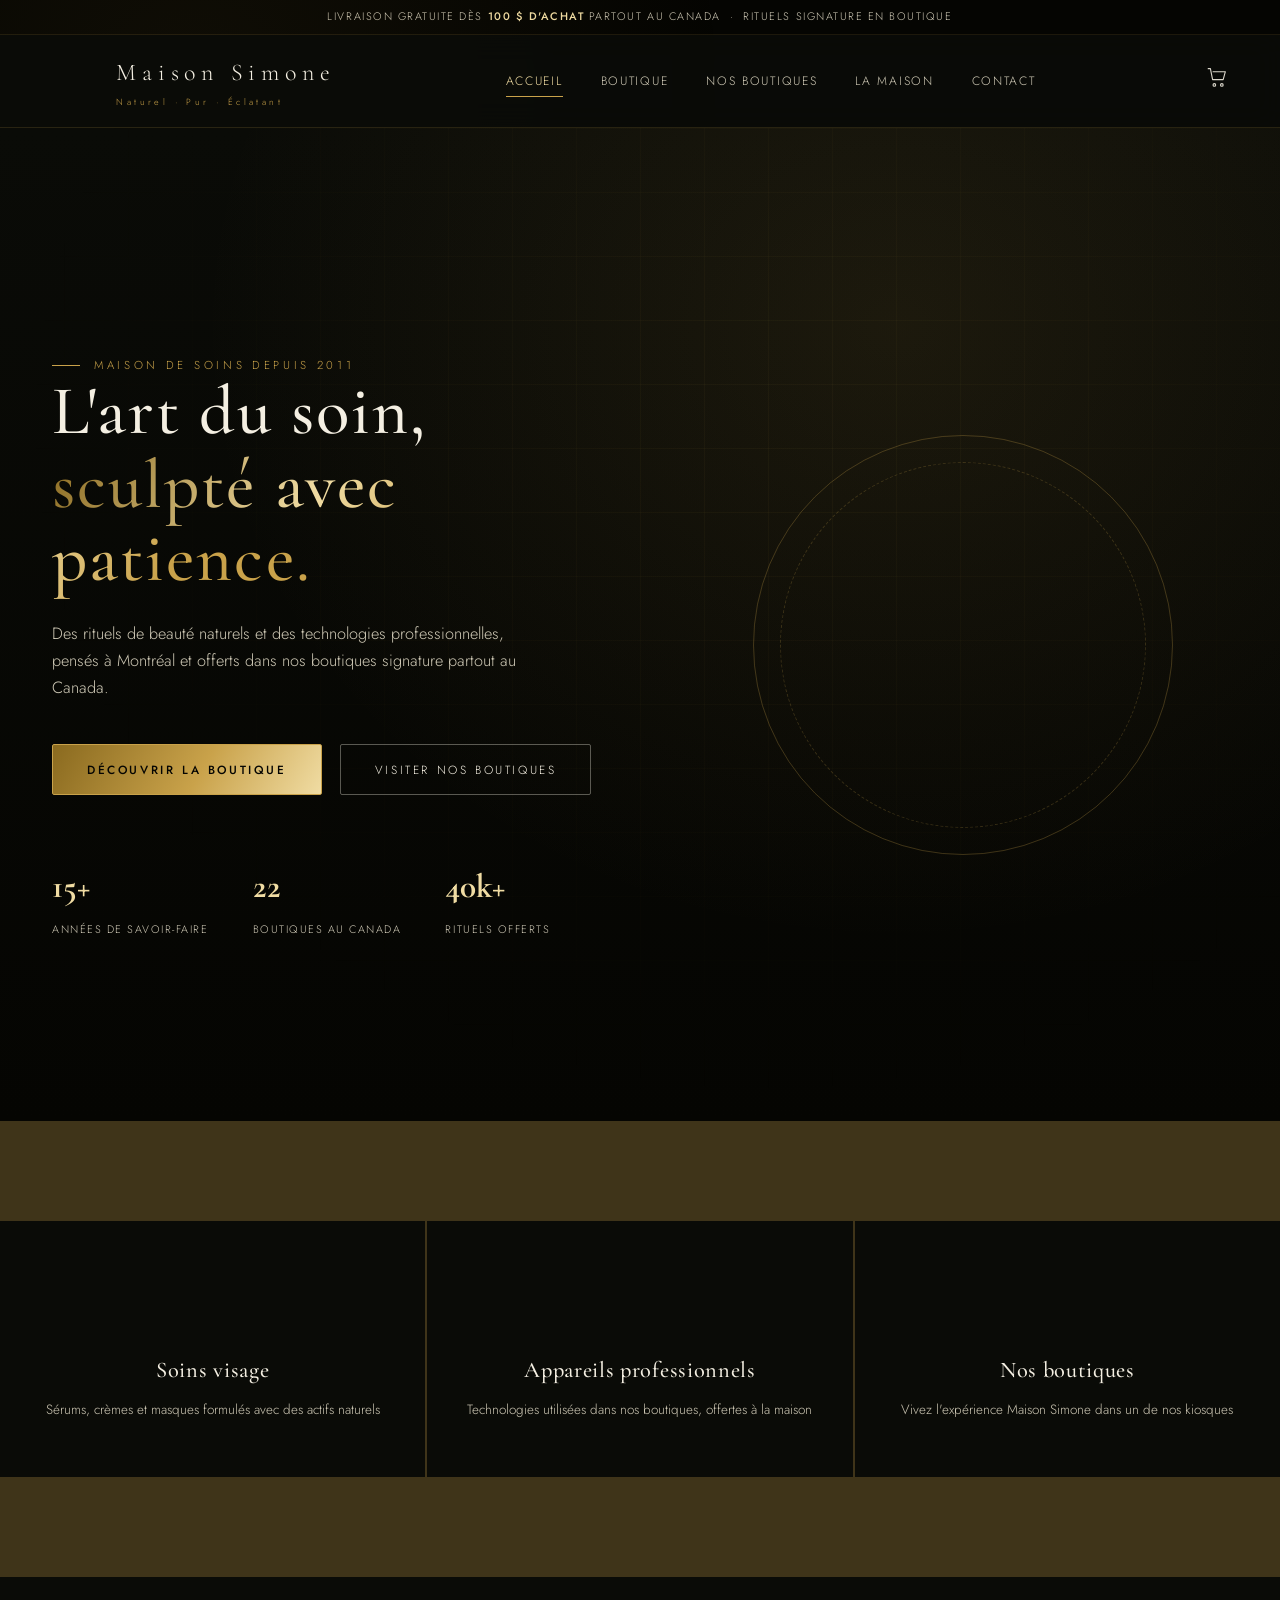
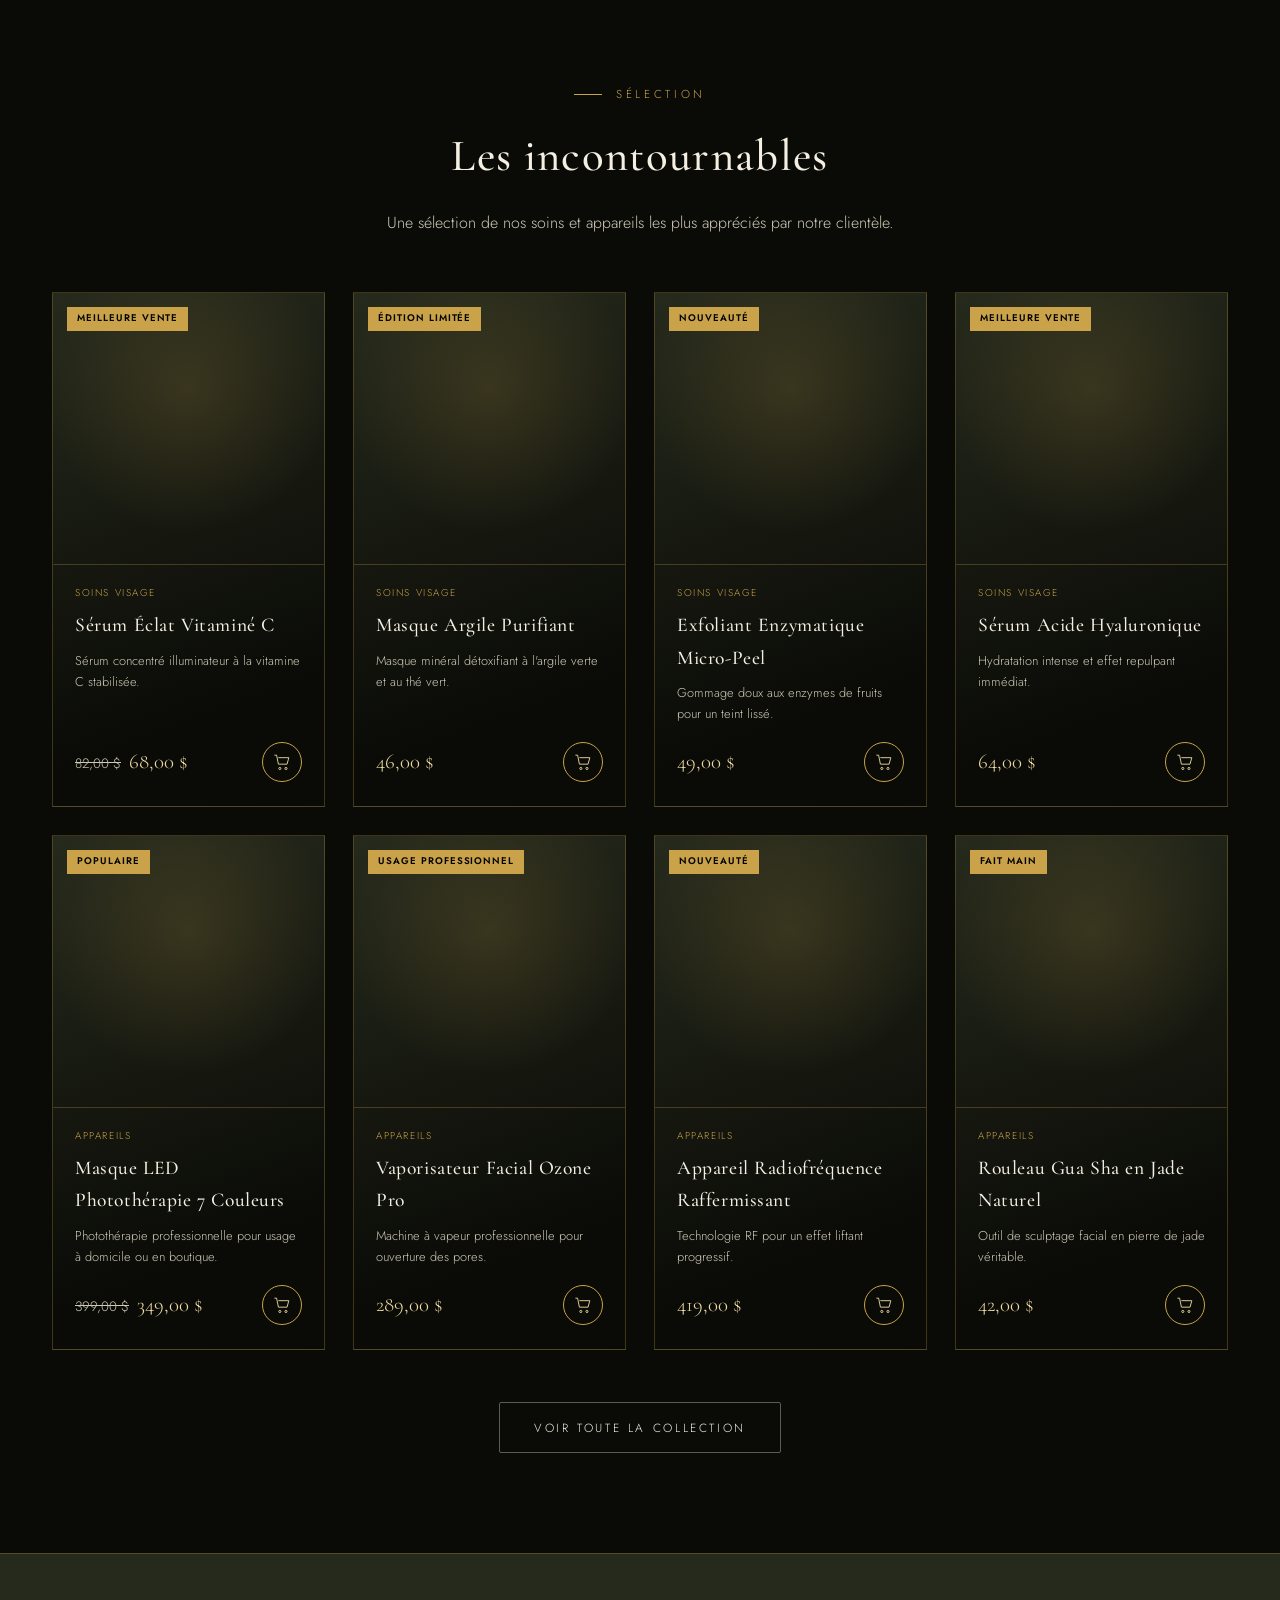
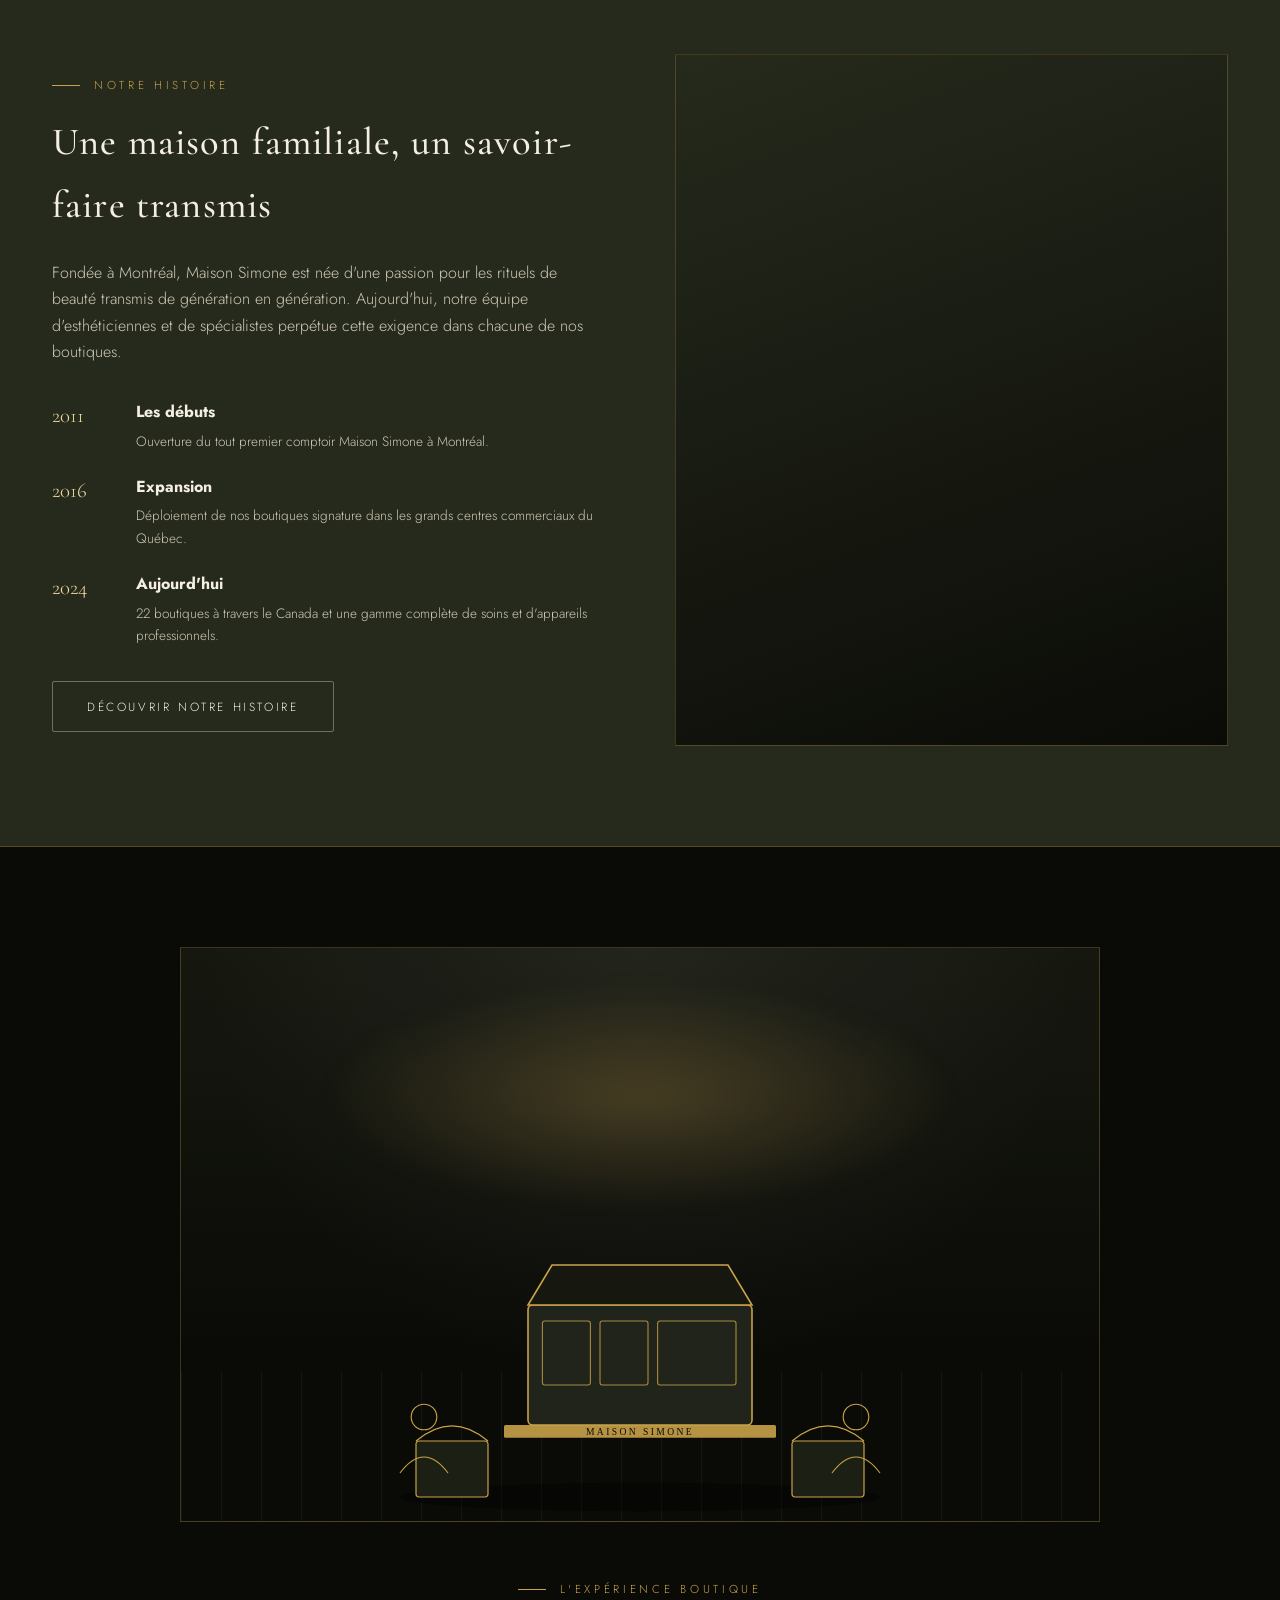
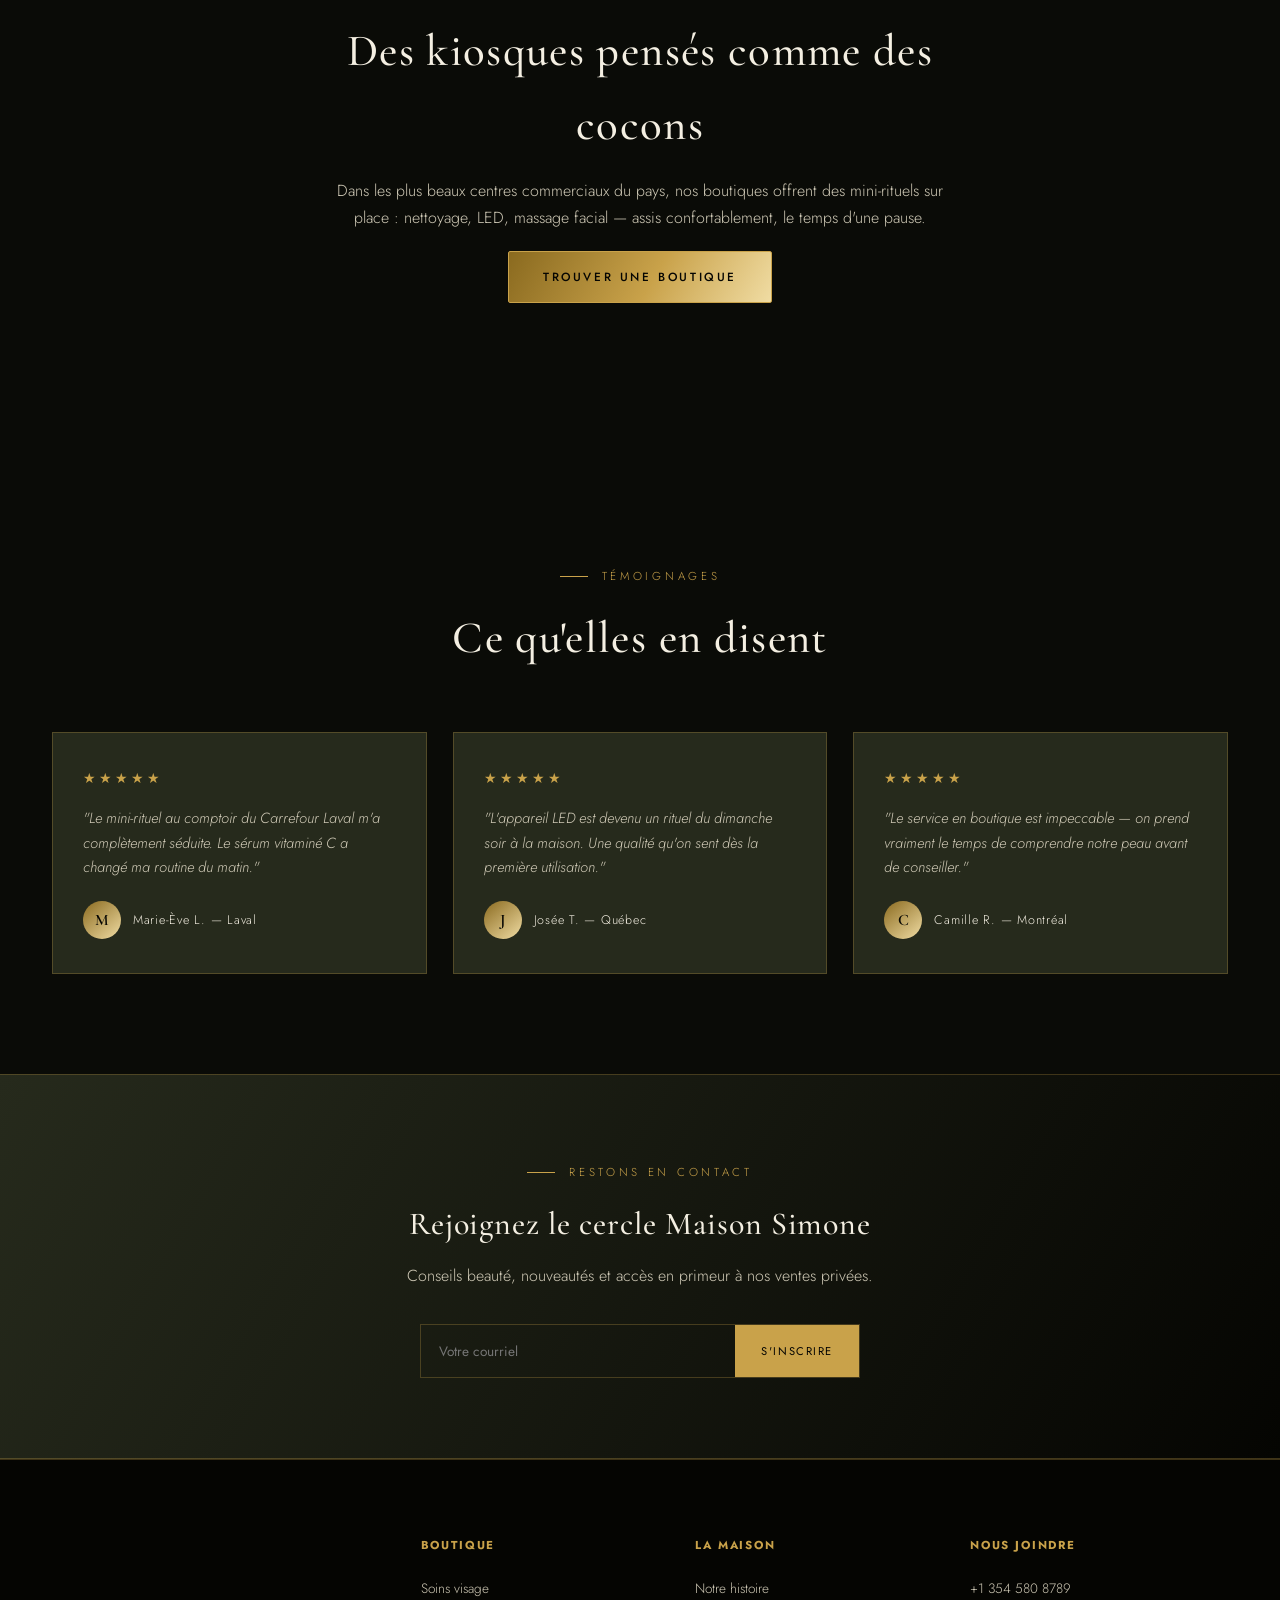
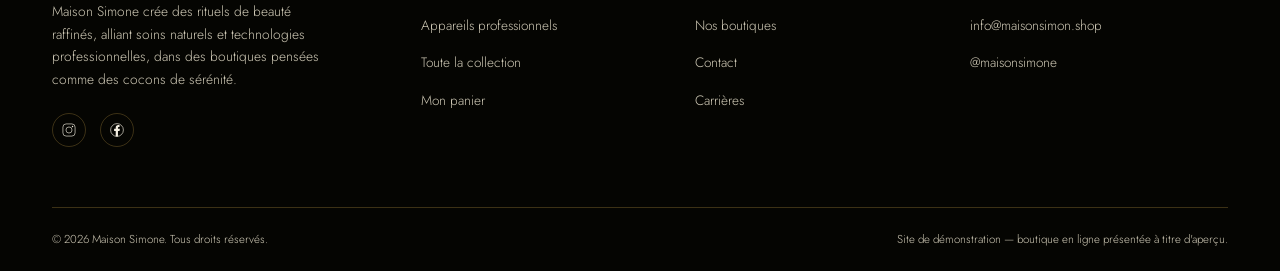
==== index.html @ 9e78c606 "Site vitrine Maison Simone — boutique spa (démo statique)" ====
<!DOCTYPE html>
<html lang="fr-CA">
<head>
<meta charset="UTF-8">
<meta name="viewport" content="width=device-width, initial-scale=1.0">
<title>Maison Simone — Rituels de soins naturels &amp; boutiques signature</title>
<meta name="description" content="Maison Simone — soins du visage naturels et appareils professionnels, dans des boutiques pensées comme des cocons de sérénité, partout au Canada.">
<link rel="icon" href="data:image/svg+xml,<svg xmlns=%22http://www.w3.org/2000/svg%22 viewBox=%220 0 100 100%22><rect width=%22100%22 height=%22100%22 fill=%22%230a0b07%22/><text x=%2250%22 y=%2266%22 font-size=%2255%22 text-anchor=%22middle%22 fill=%22%23c9a24a%22 font-family=%22Georgia,serif%22>M</text></svg>">
<link rel="stylesheet" href="css/style.css">
</head>
<body>

<div class="topbar">Livraison gratuite dès <b>100&nbsp;$ d'achat</b> partout au Canada &nbsp;·&nbsp; Rituels signature en boutique</div>
<header class="site-header">
  <div class="navwrap">
    <a href="index.html" class="logo-mark">
      <svg viewBox="0 0 120 100"><use href="#logo-mark"/></svg>
      <span class="logo-word">Maison Simone<small>Naturel · Pur · Éclatant</small></span>
    </a>
    <nav class="main-nav">
      <a href="index.html" data-nav="index.html" class="active">Accueil</a>
      <a href="produits.html" data-nav="produits.html">Boutique</a>
      <a href="boutiques.html" data-nav="boutiques.html">Nos boutiques</a>
      <a href="a-propos.html" data-nav="a-propos.html">La Maison</a>
      <a href="contact.html" data-nav="contact.html">Contact</a>
    </nav>
    <div class="nav-actions">
      <a href="panier.html" class="icon-btn" aria-label="Panier">
        <svg style="width:22px;height:22px"><use href="#i-cart"/></svg>
        <span class="cart-count" data-cart-count style="display:none">0</span>
      </a>
      <button class="burger" aria-label="Menu"><span></span><span></span><span></span></button>
    </div>
  </div>
</header>
<div class="scrim"></div>
<nav class="mobile-nav">
  <button class="close-x">&times;</button>
  <a href="index.html">Accueil</a>
  <a href="produits.html">Boutique</a>
  <a href="boutiques.html">Nos boutiques</a>
  <a href="a-propos.html">La Maison</a>
  <a href="contact.html">Contact</a>
</nav>

<section class="hero">
  <div class="hero-inner">
    <div>
      <span class="eyebrow">Maison de soins depuis 2011</span>
      <h1>L'art du soin,<br><span class="gold-text">sculpté avec patience.</span></h1>
      <p class="lead">Des rituels de beauté naturels et des technologies professionnelles, pensés à Montréal et offerts dans nos boutiques signature partout au Canada.</p>
      <div class="hero-cta">
        <a href="produits.html" class="btn solid"><span>Découvrir la boutique</span></a>
        <a href="boutiques.html" class="btn ghost"><span>Visiter nos boutiques</span></a>
      </div>
      <div class="hero-stats">
        <div><b>15+</b><span>Années de savoir-faire</span></div>
        <div><b>22</b><span>Boutiques au Canada</span></div>
        <div><b>40k+</b><span>Rituels offerts</span></div>
      </div>
    </div>
    <div class="hero-art">
      <div class="hero-ring">
        <svg viewBox="0 0 120 100"><use href="#logo-mark"/></svg>
      </div>
    </div>
  </div>
</section>

<section class="cat-strip">
  <a href="produits.html?cat=soins" class="cat-card reveal">
    <svg><use href="#i-jar"/></svg>
    <h3 class="serif">Soins visage</h3>
    <p>Sérums, crèmes et masques formulés avec des actifs naturels</p>
  </a>
  <a href="produits.html?cat=appareils" class="cat-card reveal">
    <svg><use href="#i-led"/></svg>
    <h3 class="serif">Appareils professionnels</h3>
    <p>Technologies utilisées dans nos boutiques, offertes à la maison</p>
  </a>
  <a href="boutiques.html" class="cat-card reveal">
    <svg><use href="#i-pin"/></svg>
    <h3 class="serif">Nos boutiques</h3>
    <p>Vivez l'expérience Maison Simone dans un de nos kiosques</p>
  </a>
</section>

<section>
  <div class="container">
    <div class="section-head reveal">
      <span class="eyebrow" style="justify-content:center">Sélection</span>
      <h2>Les incontournables</h2>
      <p>Une sélection de nos soins et appareils les plus appréciés par notre clientèle.</p>
    </div>
    <div class="product-grid" data-featured></div>
    <div style="text-align:center;margin-top:52px">
      <a href="produits.html" class="btn ghost"><span>Voir toute la collection</span></a>
    </div>
  </div>
</section>

<section style="background:var(--olive);border-top:1px solid var(--line);border-bottom:1px solid var(--line)">
  <div class="container">
    <div class="split">
      <div class="reveal">
        <span class="eyebrow">Notre histoire</span>
        <h2 style="margin-top:16px;font-size:2.4rem">Une maison familiale, un savoir-faire transmis</h2>
        <p style="color:var(--cream-dim);margin-top:22px">Fondée à Montréal, Maison Simone est née d'une passion pour les rituels de beauté transmis de génération en génération. Aujourd'hui, notre équipe d'esthéticiennes et de spécialistes perpétue cette exigence dans chacune de nos boutiques.</p>
        <div class="timeline">
          <div class="tl-item"><span class="tl-year">2011</span><div class="tl-text"><b>Les débuts</b><p>Ouverture du tout premier comptoir Maison Simone à Montréal.</p></div></div>
          <div class="tl-item"><span class="tl-year">2016</span><div class="tl-text"><b>Expansion</b><p>Déploiement de nos boutiques signature dans les grands centres commerciaux du Québec.</p></div></div>
          <div class="tl-item"><span class="tl-year">2024</span><div class="tl-text"><b>Aujourd'hui</b><p>22 boutiques à travers le Canada et une gamme complète de soins et d'appareils professionnels.</p></div></div>
        </div>
        <a href="a-propos.html" class="btn ghost" style="margin-top:34px"><span>Découvrir notre histoire</span></a>
      </div>
      <div class="split-art reveal">
        <svg viewBox="0 0 120 100" style="width:70%"><use href="#logo-mark"/></svg>
      </div>
    </div>
  </div>
</section>

<section>
  <div class="container">
    <div class="kiosk-scene reveal">
      <div class="kiosk-glow"></div>
      <div class="kiosk-floor"></div>
      <svg viewBox="0 0 800 460" style="position:relative;width:78%;max-width:640px;z-index:2" xmlns="http://www.w3.org/2000/svg">
        <ellipse cx="400" cy="430" rx="300" ry="18" fill="rgba(0,0,0,.4)"/>
        <rect x="120" y="360" width="90" height="70" rx="4" fill="#1c1f14" stroke="#c9a24a" stroke-width="1.5"/>
        <path d="M120 360 q45-38 90 0" fill="none" stroke="#c9a24a" stroke-width="1.5"/>
        <rect x="590" y="360" width="90" height="70" rx="4" fill="#1c1f14" stroke="#c9a24a" stroke-width="1.5"/>
        <path d="M590 360 q45-38 90 0" fill="none" stroke="#c9a24a" stroke-width="1.5"/>
        <rect x="260" y="190" width="280" height="150" rx="6" fill="#20241a" stroke="#c9a24a" stroke-width="2"/>
        <rect x="278" y="210" width="60" height="80" rx="3" fill="none" stroke="#c9a24a" stroke-width="1.4" opacity=".8"/>
        <rect x="350" y="210" width="60" height="80" rx="3" fill="none" stroke="#c9a24a" stroke-width="1.4" opacity=".8"/>
        <rect x="422" y="210" width="98" height="80" rx="3" fill="none" stroke="#c9a24a" stroke-width="1.4" opacity=".8"/>
        <rect x="230" y="340" width="340" height="16" rx="2" fill="#c9a24a" opacity=".9"/>
        <text x="400" y="352" text-anchor="middle" font-family="Georgia,serif" font-size="12" letter-spacing="3" fill="#0a0b07">MAISON SIMONE</text>
        <path d="M260 190 l30-50 h220 l30 50z" fill="#16180f" stroke="#c9a24a" stroke-width="2"/>
        <circle cx="130" cy="330" r="16" fill="none" stroke="#c9a24a" stroke-width="1.4"/>
        <path d="M100 400 q30-40 60 0" fill="none" stroke="#c9a24a" stroke-width="1.4"/>
        <circle cx="670" cy="330" r="16" fill="none" stroke="#c9a24a" stroke-width="1.4"/>
        <path d="M640 400 q30-40 60 0" fill="none" stroke="#c9a24a" stroke-width="1.4"/>
      </svg>
    </div>
    <div class="section-head reveal" style="margin-top:50px">
      <span class="eyebrow" style="justify-content:center">L'expérience boutique</span>
      <h2>Des kiosques pensés comme des cocons</h2>
      <p>Dans les plus beaux centres commerciaux du pays, nos boutiques offrent des mini-rituels sur place : nettoyage, LED, massage facial — assis confortablement, le temps d'une pause.</p>
      <a href="boutiques.html" class="btn solid" style="margin-top:20px"><span>Trouver une boutique</span></a>
    </div>
  </div>
</section>

<section>
  <div class="container">
    <div class="section-head reveal">
      <span class="eyebrow" style="justify-content:center">Témoignages</span>
      <h2>Ce qu'elles en disent</h2>
    </div>
    <div class="testi-grid">
      <div class="testi-card reveal">
        <div class="stars">★★★★★</div>
        <p>"Le mini-rituel au comptoir du Carrefour Laval m'a complètement séduite. Le sérum vitaminé C a changé ma routine du matin."</p>
        <div class="testi-who"><div class="avatar-circle">M</div><span>Marie-Ève L. — Laval</span></div>
      </div>
      <div class="testi-card reveal">
        <div class="stars">★★★★★</div>
        <p>"L'appareil LED est devenu un rituel du dimanche soir à la maison. Une qualité qu'on sent dès la première utilisation."</p>
        <div class="testi-who"><div class="avatar-circle">J</div><span>Josée T. — Québec</span></div>
      </div>
      <div class="testi-card reveal">
        <div class="stars">★★★★★</div>
        <p>"Le service en boutique est impeccable — on prend vraiment le temps de comprendre notre peau avant de conseiller."</p>
        <div class="testi-who"><div class="avatar-circle">C</div><span>Camille R. — Montréal</span></div>
      </div>
    </div>
  </div>
</section>

<section class="newsletter">
  <div class="container">
    <span class="eyebrow" style="justify-content:center">Restons en contact</span>
    <h2 class="serif" style="font-size:2rem;margin-top:16px">Rejoignez le cercle Maison Simone</h2>
    <p style="color:var(--cream-dim);margin-top:12px">Conseils beauté, nouveautés et accès en primeur à nos ventes privées.</p>
    <form class="nl-form" data-fake-form>
      <input type="email" placeholder="Votre courriel" required>
      <button type="submit">S'inscrire</button>
    </form>
  </div>
</section>

<footer class="site-footer">
  <div class="container">
    <div class="foot-grid">
      <div class="foot-about">
        <svg viewBox="0 0 120 100" style="height:38px;width:auto"><use href="#logo-mark"/></svg>
        <p>Maison Simone crée des rituels de beauté raffinés, alliant soins naturels et technologies professionnelles, dans des boutiques pensées comme des cocons de sérénité.</p>
        <div class="foot-social">
          <a href="#" aria-label="Instagram"><svg style="width:16px;height:16px"><use href="#i-ig"/></svg></a>
          <a href="#" aria-label="Facebook"><svg style="width:16px;height:16px"><use href="#i-fb"/></svg></a>
        </div>
      </div>
      <div><h5>Boutique</h5><ul>
        <li><a href="produits.html?cat=soins">Soins visage</a></li>
        <li><a href="produits.html?cat=appareils">Appareils professionnels</a></li>
        <li><a href="produits.html">Toute la collection</a></li>
        <li><a href="panier.html">Mon panier</a></li>
      </ul></div>
      <div><h5>La Maison</h5><ul>
        <li><a href="a-propos.html">Notre histoire</a></li>
        <li><a href="boutiques.html">Nos boutiques</a></li>
        <li><a href="contact.html">Contact</a></li>
        <li><a href="contact.html">Carrières</a></li>
      </ul></div>
      <div><h5>Nous joindre</h5><ul>
        <li><a href="tel:+13545808789">+1 354 580 8789</a></li>
        <li><a href="mailto:info@maisonsimon.shop">info@maisonsimon.shop</a></li>
        <li><a href="#">@maisonsimone</a></li>
      </ul></div>
    </div>
    <div class="foot-bottom">
      <span>© 2026 Maison Simone. Tous droits réservés.</span>
      <span>Site de démonstration — boutique en ligne présentée à titre d'aperçu.</span>
    </div>
  </div>
</footer>

<script src="js/icons.js"></script>
<script src="js/data.js"></script>
<script src="js/cart.js"></script>
<script src="js/main.js"></script>
</body>
</html>
---- css/style.css ----
@import url('https://fonts.googleapis.com/css2?family=Cormorant+Garamond:ital,wght@0,400;0,500;0,600;1,400;1,500&family=Jost:wght@300;400;500;600&display=swap');

:root{
  --black:#0a0b07;
  --black-deep:#050502;
  --olive:#262a1c;
  --olive-light:#343a26;
  --olive-pale:#454c30;
  --gold:#c9a24a;
  --gold-light:#f0dca3;
  --gold-soft:#e8cd8a;
  --gold-dark:#8a6a1f;
  --cream:#f4efe2;
  --cream-dim:#cfc9b6;
  --line: rgba(201,162,74,.28);
  --shadow: 0 20px 60px rgba(0,0,0,.5);
  --radius: 2px;
}

*{box-sizing:border-box;margin:0;padding:0}
html{scroll-behavior:smooth}
body{
  background:var(--black);
  color:var(--cream);
  font-family:'Jost',sans-serif;
  font-weight:300;
  line-height:1.65;
  -webkit-font-smoothing:antialiased;
  overflow-x:hidden;
}
body::before{
  content:"";
  position:fixed; inset:0;
  background-image:
    radial-gradient(circle at 15% 10%, rgba(201,162,74,.06), transparent 40%),
    radial-gradient(circle at 85% 90%, rgba(201,162,74,.05), transparent 45%);
  pointer-events:none;
  z-index:0;
}
img{max-width:100%;display:block}
a{color:inherit;text-decoration:none}
ul{list-style:none}
button{font-family:inherit;cursor:pointer}
input,select,textarea{font-family:inherit}

.container{max-width:1240px;margin:0 auto;padding:0 32px}
@media(max-width:640px){.container{padding:0 20px}}

h1,h2,h3,h4,.serif{font-family:'Cormorant Garamond',serif;font-weight:500;letter-spacing:.03em}
.eyebrow{
  font-family:'Jost',sans-serif;
  font-size:.72rem;
  letter-spacing:.32em;
  text-transform:uppercase;
  color:var(--gold);
  display:inline-flex;
  align-items:center;
  gap:14px;
}
.eyebrow::before{content:"";width:28px;height:1px;background:var(--gold)}

.gold-text{
  background:linear-gradient(120deg,var(--gold-dark),var(--gold-light) 45%,var(--gold) 75%);
  -webkit-background-clip:text;background-clip:text;color:transparent;
}

.divider{
  width:64px;height:1px;
  background:linear-gradient(90deg,transparent,var(--gold),transparent);
  margin:22px auto;
}
.divider.left{margin-left:0}

.leaf{
  display:inline-block;width:14px;height:14px;vertical-align:middle;
}

/* ===== Buttons ===== */
.btn{
  display:inline-flex;align-items:center;justify-content:center;gap:10px;
  padding:15px 34px;
  font-size:.74rem;letter-spacing:.22em;text-transform:uppercase;
  border:1px solid var(--gold);
  color:var(--gold-light);
  background:transparent;
  border-radius:var(--radius);
  transition:all .35s cubic-bezier(.2,.8,.2,1);
  position:relative;
  overflow:hidden;
}
.btn span{position:relative;z-index:1}
.btn::before{
  content:"";position:absolute;inset:0;
  background:linear-gradient(120deg,var(--gold-dark),var(--gold) 50%,var(--gold-light));
  transform:translateX(-101%);
  transition:transform .4s cubic-bezier(.2,.8,.2,1);
  z-index:0;
}
.btn:hover::before{transform:translateX(0)}
.btn:hover{color:var(--black);border-color:var(--gold-light)}
.btn.solid{
  background:linear-gradient(120deg,var(--gold-dark),var(--gold) 55%,var(--gold-light));
  color:var(--black-deep);
  font-weight:500;
}
.btn.solid::before{display:none}
.btn.solid:hover{filter:brightness(1.12);color:var(--black-deep)}
.btn.ghost{border-color:rgba(244,239,226,.35);color:var(--cream)}
.btn.ghost::before{background:linear-gradient(120deg,var(--olive-light),var(--olive-pale))}
.btn.ghost:hover{color:var(--cream);border-color:rgba(244,239,226,.6)}
.btn.block{width:100%}
.btn[disabled]{opacity:.45;pointer-events:none}
.btn.small{padding:10px 20px;font-size:.65rem}

/* ===== Header ===== */
.site-header{
  position:sticky;top:0;z-index:100;
  background:rgba(10,11,7,.86);
  backdrop-filter:blur(14px);
  border-bottom:1px solid rgba(201,162,74,.16);
}
.topbar{
  background:var(--black-deep);
  color:var(--cream-dim);
  font-size:.68rem;letter-spacing:.14em;text-transform:uppercase;
  text-align:center;padding:8px 12px;
  border-bottom:1px solid rgba(201,162,74,.12);
}
.topbar b{color:var(--gold-light);font-weight:500}
.navwrap{
  display:flex;align-items:center;justify-content:space-between;
  padding:18px 32px;
  max-width:1240px;margin:0 auto;
}
.logo-mark{display:flex;align-items:center;gap:14px}
.logo-mark svg{height:42px;width:auto}
.logo-word{font-family:'Cormorant Garamond',serif;font-size:1.5rem;letter-spacing:.24em;color:var(--cream)}
.logo-word small{display:block;font-family:'Jost',sans-serif;font-size:.56rem;letter-spacing:.38em;color:var(--gold);margin-top:2px}

.main-nav{display:flex;gap:38px}
.main-nav a{
  font-size:.76rem;letter-spacing:.14em;text-transform:uppercase;color:var(--cream-dim);
  position:relative;padding:6px 0;transition:color .25s;
}
.main-nav a::after{
  content:"";position:absolute;left:0;bottom:0;width:0;height:1px;background:var(--gold);
  transition:width .3s;
}
.main-nav a:hover,.main-nav a.active{color:var(--gold-light)}
.main-nav a:hover::after,.main-nav a.active::after{width:100%}

.nav-actions{display:flex;align-items:center;gap:22px}
.icon-btn{position:relative;color:var(--cream);opacity:.9;transition:opacity .2s}
.icon-btn:hover{opacity:1;color:var(--gold-light)}
.cart-count{
  position:absolute;top:-9px;right:-11px;
  background:var(--gold);color:var(--black-deep);
  font-size:.62rem;font-weight:600;
  width:17px;height:17px;border-radius:50%;
  display:flex;align-items:center;justify-content:center;
  font-family:'Jost',sans-serif;
}
.burger{display:none;flex-direction:column;gap:5px;background:none;border:none;padding:6px}
.burger span{width:24px;height:1px;background:var(--gold-light)}

.mobile-nav{
  display:none;position:fixed;inset:0 0 0 auto;width:min(78vw,340px);height:100vh;
  background:var(--olive);border-left:1px solid var(--line);
  transform:translateX(100%);transition:transform .4s cubic-bezier(.2,.8,.2,1);
  z-index:200;padding:90px 34px 34px;flex-direction:column;gap:28px;
}
.mobile-nav.open{transform:translateX(0)}
.mobile-nav a{font-family:'Cormorant Garamond',serif;font-size:1.3rem;letter-spacing:.06em;color:var(--cream)}
.mobile-nav .close-x{position:absolute;top:26px;right:28px;font-size:1.6rem;color:var(--gold-light);background:none;border:none}
.scrim{display:none;position:fixed;inset:0;background:rgba(0,0,0,.55);z-index:150}
.scrim.open{display:block}

@media(max-width:900px){
  .main-nav{display:none}
  .burger{display:flex}
  .mobile-nav{display:flex}
}

/* ===== Hero ===== */
.hero{
  position:relative;min-height:92vh;display:flex;align-items:center;
  background:
    radial-gradient(ellipse at 70% 20%, rgba(201,162,74,.10), transparent 55%),
    linear-gradient(180deg,var(--black) 0%, var(--black-deep) 100%);
  overflow:hidden;
}
.hero::after{
  content:"";position:absolute;inset:0;
  background-image:linear-gradient(rgba(201,162,74,.05) 1px, transparent 1px),
                    linear-gradient(90deg, rgba(201,162,74,.05) 1px, transparent 1px);
  background-size:64px 64px;
  mask-image:radial-gradient(ellipse at 60% 30%, black, transparent 70%);
  pointer-events:none;
}
.hero-inner{
  position:relative;z-index:2;max-width:1240px;margin:0 auto;padding:120px 32px 80px;
  display:grid;grid-template-columns:1.05fr .95fr;gap:60px;align-items:center;
}
@media(max-width:900px){
  .hero-inner{grid-template-columns:1fr;padding:70px 24px 60px;text-align:center}
  .hero-art{order:-1}
  .hero-ring{width:min(260px,70%)}
  .hero p.lead{margin-left:auto;margin-right:auto}
  .hero-cta{justify-content:center}
  .hero-stats{justify-content:center;flex-wrap:wrap;row-gap:20px}
}
.hero h1{font-size:clamp(2.6rem,5.4vw,4.6rem);line-height:1.06;color:var(--cream)}
.hero p.lead{margin-top:26px;max-width:480px;color:var(--cream-dim);font-size:1.02rem}
.hero-cta{display:flex;gap:18px;margin-top:42px;flex-wrap:wrap}
.hero-stats{display:flex;gap:44px;margin-top:64px}
.hero-stats div b{display:block;font-family:'Cormorant Garamond',serif;font-size:2.1rem;color:var(--gold-light)}
.hero-stats div span{font-size:.68rem;letter-spacing:.14em;text-transform:uppercase;color:var(--cream-dim)}

.hero-art{position:relative;display:flex;align-items:center;justify-content:center}
.hero-ring{
  width:min(420px,86%);aspect-ratio:1;border-radius:50%;
  border:1px solid var(--line);
  display:flex;align-items:center;justify-content:center;position:relative;
  animation:spin 60s linear infinite;
}
.hero-ring::before{
  content:"";position:absolute;inset:26px;border-radius:50%;border:1px dashed rgba(201,162,74,.22);
}
@keyframes spin{to{transform:rotate(360deg)}}
.hero-art svg{width:58%;animation:float 7s ease-in-out infinite}
@keyframes float{0%,100%{transform:translateY(-6px)}50%{transform:translateY(10px)}}

/* ===== Sections ===== */
section{position:relative;z-index:1;padding:100px 0}
.section-head{text-align:center;max-width:640px;margin:0 auto 56px}
.section-head h2{font-size:clamp(2rem,3.6vw,2.8rem);margin-top:16px;color:var(--cream)}
.section-head p{color:var(--cream-dim);margin-top:16px}
.section-head.left{text-align:left;margin-left:0}

/* Category strip */
.cat-strip{display:grid;grid-template-columns:repeat(3,1fr);gap:2px;background:var(--line)}
.cat-card{
  background:var(--black);padding:56px 34px;text-align:center;
  transition:background .4s;
}
.cat-card:hover{background:var(--olive)}
.cat-card svg{width:46px;height:46px;margin:0 auto 20px}
.cat-card h3{font-size:1.4rem;color:var(--cream)}
.cat-card p{font-size:.84rem;color:var(--cream-dim);margin-top:10px}
@media(max-width:760px){.cat-strip{grid-template-columns:1fr}}

/* Product grid */
.filters{display:flex;gap:14px;justify-content:center;flex-wrap:wrap;margin-bottom:48px}
.filters button{
  padding:10px 22px;border:1px solid var(--line);background:transparent;color:var(--cream-dim);
  font-size:.72rem;letter-spacing:.14em;text-transform:uppercase;border-radius:30px;transition:.25s;
}
.filters button.active,.filters button:hover{background:var(--gold);color:var(--black-deep);border-color:var(--gold)}

.product-grid{display:grid;grid-template-columns:repeat(4,1fr);gap:28px}
@media(max-width:1080px){.product-grid{grid-template-columns:repeat(3,1fr)}}
@media(max-width:760px){.product-grid{grid-template-columns:repeat(2,1fr);gap:16px}}
@media(max-width:460px){.product-grid{grid-template-columns:1fr;max-width:340px;margin:0 auto}}

.product-card{
  background:linear-gradient(160deg,var(--olive) 0%, var(--black) 78%);
  border:1px solid var(--line);
  display:flex;flex-direction:column;
  transition:transform .35s, box-shadow .35s, border-color .35s;
}
.product-card:hover{transform:translateY(-6px);box-shadow:var(--shadow);border-color:rgba(201,162,74,.5)}
.pc-media{
  position:relative;aspect-ratio:1/1;display:flex;align-items:center;justify-content:center;
  background:radial-gradient(circle at 50% 35%, rgba(201,162,74,.16), transparent 65%);
  padding:20px;
}
.pc-media svg{width:64%;height:64%;filter:drop-shadow(0 14px 20px rgba(0,0,0,.5))}
.pc-badge{
  position:absolute;top:14px;left:14px;background:var(--gold);color:var(--black-deep);
  font-size:.6rem;letter-spacing:.1em;text-transform:uppercase;padding:4px 10px;font-weight:600;
}
.pc-quick{
  position:absolute;bottom:14px;right:14px;left:14px;display:flex;justify-content:center;
  opacity:0;transform:translateY(8px);transition:.3s;
}
.product-card:hover .pc-quick{opacity:1;transform:translateY(0)}
.pc-body{padding:20px 22px 24px;border-top:1px solid var(--line);flex:1;display:flex;flex-direction:column}
.pc-cat{font-size:.62rem;letter-spacing:.16em;text-transform:uppercase;color:var(--gold)}
.pc-title{font-family:'Cormorant Garamond',serif;font-size:1.22rem;margin-top:8px;color:var(--cream)}
.pc-desc{font-size:.8rem;color:var(--cream-dim);margin-top:8px;flex:1}
.pc-foot{display:flex;align-items:center;justify-content:space-between;margin-top:18px}
.pc-price{font-family:'Cormorant Garamond',serif;font-size:1.3rem;color:var(--gold-light)}
.pc-price .old{font-size:.85rem;color:var(--cream-dim);text-decoration:line-through;margin-right:8px;font-family:'Jost',sans-serif}
.add-btn{
  width:40px;height:40px;border-radius:50%;border:1px solid var(--gold);color:var(--gold-light);
  background:transparent;display:flex;align-items:center;justify-content:center;transition:.25s;
}
.add-btn:hover{background:var(--gold);color:var(--black-deep)}

/* Story / about split */
.split{display:grid;grid-template-columns:1fr 1fr;gap:70px;align-items:center}
@media(max-width:900px){.split{grid-template-columns:1fr;gap:40px}}
.split-art{
  position:relative;aspect-ratio:4/5;background:linear-gradient(160deg,var(--olive),var(--black));
  border:1px solid var(--line);display:flex;align-items:center;justify-content:center;
}
.split-art svg{width:60%}
.timeline{margin-top:34px;display:flex;flex-direction:column;gap:22px}
.tl-item{display:flex;gap:20px}
.tl-year{font-family:'Cormorant Garamond',serif;color:var(--gold-light);font-size:1.3rem;width:64px;flex-shrink:0}
.tl-text b{display:block;color:var(--cream);margin-bottom:4px}
.tl-text p{font-size:.85rem;color:var(--cream-dim)}

/* Testimonials */
.testi-grid{display:grid;grid-template-columns:repeat(3,1fr);gap:26px}
@media(max-width:900px){.testi-grid{grid-template-columns:1fr}}
.testi-card{background:var(--olive);border:1px solid var(--line);padding:34px 30px}
.stars{color:var(--gold);letter-spacing:3px;font-size:.9rem;margin-bottom:16px}
.testi-card p{font-style:italic;color:var(--cream-dim);font-size:.92rem}
.testi-who{display:flex;align-items:center;gap:12px;margin-top:22px}
.avatar-circle{
  width:38px;height:38px;border-radius:50%;background:linear-gradient(140deg,var(--gold-dark),var(--gold-light));
  display:flex;align-items:center;justify-content:center;color:var(--black-deep);font-family:'Cormorant Garamond',serif;font-weight:600;
}
.testi-who span{font-size:.78rem;letter-spacing:.06em;color:var(--cream)}

/* Kiosk showcase */
.kiosk-scene{
  position:relative;aspect-ratio:16/10;max-width:920px;margin:0 auto;
  background:
    radial-gradient(circle at 50% 0%, rgba(244,239,226,.06), transparent 60%),
    linear-gradient(180deg,#161810 0%, #0a0b07 70%);
  border:1px solid var(--line);
  display:flex;align-items:flex-end;justify-content:center;overflow:hidden;
}
.kiosk-floor{position:absolute;bottom:0;left:0;right:0;height:26%;background:linear-gradient(0deg,rgba(201,162,74,.12),transparent);
  background-image:linear-gradient(90deg, rgba(244,239,226,.05) 1px, transparent 1px);background-size:40px 100%;
}
.kiosk-glow{position:absolute;top:6%;left:50%;transform:translateX(-50%);width:70%;height:40%;
  background:radial-gradient(ellipse, rgba(201,162,74,.25), transparent 70%);filter:blur(10px);}

.boutique-grid{display:grid;grid-template-columns:repeat(3,1fr);gap:26px;margin-top:60px}
@media(max-width:900px){.boutique-grid{grid-template-columns:1fr}}
.boutique-card{border:1px solid var(--line);padding:30px;background:var(--olive)}
.boutique-card h4{font-family:'Cormorant Garamond',serif;font-size:1.3rem;color:var(--gold-light)}
.boutique-card p{font-size:.8rem;color:var(--cream-dim);margin-top:10px}
.boutique-card .tag{display:inline-block;margin-top:14px;font-size:.62rem;letter-spacing:.14em;text-transform:uppercase;color:var(--gold)}

/* Newsletter */
.newsletter{
  background:linear-gradient(120deg,var(--olive) 0%, var(--black-deep) 100%);
  border-top:1px solid var(--line);border-bottom:1px solid var(--line);
  text-align:center;padding:80px 0;
}
.nl-form{display:flex;max-width:440px;margin:34px auto 0;gap:0;border:1px solid var(--line)}
.nl-form input{flex:1;background:transparent;border:none;padding:16px 18px;color:var(--cream);font-size:.85rem}
.nl-form input:focus{outline:none}
.nl-form button{padding:16px 26px;background:var(--gold);color:var(--black-deep);border:none;font-size:.7rem;letter-spacing:.14em;text-transform:uppercase}

/* Footer */
.site-footer{background:var(--black-deep);border-top:1px solid var(--line);padding:76px 0 0}
.foot-grid{display:grid;grid-template-columns:1.4fr 1fr 1fr 1.1fr;gap:40px;padding-bottom:60px}
@media(max-width:860px){.foot-grid{grid-template-columns:1fr 1fr;row-gap:40px}}
@media(max-width:520px){.foot-grid{grid-template-columns:1fr}}
.foot-grid h5{font-size:.72rem;letter-spacing:.16em;text-transform:uppercase;color:var(--gold);margin-bottom:20px}
.foot-grid ul li{margin-bottom:11px}
.foot-grid ul li a{font-size:.85rem;color:var(--cream-dim);transition:.2s}
.foot-grid ul li a:hover{color:var(--gold-light)}
.foot-about p{color:var(--cream-dim);font-size:.86rem;margin-top:18px;max-width:280px}
.foot-social{display:flex;gap:14px;margin-top:22px}
.foot-social a{width:34px;height:34px;border:1px solid var(--line);border-radius:50%;display:flex;align-items:center;justify-content:center}
.foot-bottom{
  border-top:1px solid var(--line);padding:22px 0;display:flex;justify-content:space-between;
  font-size:.72rem;color:var(--cream-dim);flex-wrap:wrap;gap:10px;
}
@media(max-width:640px){.foot-bottom{flex-direction:column;text-align:center}}

/* Breadcrumb / page header */
.page-head{
  padding:60px 0 40px;text-align:center;
  background:linear-gradient(180deg,var(--olive) 0%, var(--black) 100%);
  border-bottom:1px solid var(--line);
}
.page-head h1{font-size:clamp(2.1rem,4vw,3rem);color:var(--cream)}
.crumb{font-size:.72rem;letter-spacing:.1em;color:var(--cream-dim);margin-top:14px}
.crumb a{color:var(--gold)}

/* Cart page */
.cart-table{width:100%;border-collapse:collapse}
.cart-table th{text-align:left;font-size:.66rem;letter-spacing:.14em;text-transform:uppercase;color:var(--gold);padding-bottom:16px;border-bottom:1px solid var(--line)}
.cart-table td{padding:22px 10px;border-bottom:1px solid var(--line);vertical-align:middle}
.cart-item{display:flex;align-items:center;gap:16px}
.cart-item svg{width:56px;height:56px;flex-shrink:0}
.cart-item b{color:var(--cream);font-family:'Cormorant Garamond',serif;font-size:1.1rem}
.cart-item span{display:block;font-size:.75rem;color:var(--cream-dim)}
.qty-box{display:inline-flex;align-items:center;border:1px solid var(--line)}
.qty-box button{width:30px;height:30px;background:transparent;border:none;color:var(--gold-light)}
.qty-box input{width:36px;text-align:center;background:transparent;border:none;color:var(--cream)}
.remove-link{font-size:.7rem;color:var(--cream-dim);text-decoration:underline;margin-top:6px;display:inline-block}
.remove-link:hover{color:var(--gold-light)}

.cart-layout{display:grid;grid-template-columns:1fr 360px;gap:50px;align-items:flex-start}
@media(max-width:900px){.cart-layout{grid-template-columns:1fr}}
.summary-box{background:var(--olive);border:1px solid var(--line);padding:32px}
.summary-row{display:flex;justify-content:space-between;font-size:.88rem;color:var(--cream-dim);margin-bottom:14px}
.summary-row.total{color:var(--cream);font-family:'Cormorant Garamond',serif;font-size:1.4rem;border-top:1px solid var(--line);padding-top:18px;margin-top:6px}
.mobile-cart{display:none}
@media(max-width:700px){
  .cart-table{display:none}
  .mobile-cart{display:flex;flex-direction:column;gap:18px}
  .mcart-item{display:flex;gap:14px;border-bottom:1px solid var(--line);padding-bottom:18px}
  .mcart-item svg{width:64px;height:64px;flex-shrink:0}
}
.empty-state{text-align:center;padding:80px 20px}
.empty-state svg{width:80px;margin:0 auto 24px;opacity:.6}
.empty-state p{color:var(--cream-dim);margin-bottom:28px}

/* Checkout */
.steps{display:flex;justify-content:center;gap:0;margin-bottom:60px;flex-wrap:wrap}
.step{display:flex;align-items:center;gap:10px;padding:0 22px;position:relative}
.step::after{content:"";position:absolute;right:-1px;top:14px;width:2px;height:2px}
.step-num{width:30px;height:30px;border-radius:50%;border:1px solid var(--line);display:flex;align-items:center;justify-content:center;font-size:.78rem;color:var(--cream-dim)}
.step.active .step-num{background:var(--gold);border-color:var(--gold);color:var(--black-deep)}
.step.done .step-num{background:transparent;border-color:var(--gold);color:var(--gold)}
.step span.label{font-size:.72rem;letter-spacing:.08em;text-transform:uppercase;color:var(--cream-dim)}
.step.active span.label{color:var(--gold-light)}

.checkout-grid{display:grid;grid-template-columns:1fr 380px;gap:50px}
@media(max-width:900px){.checkout-grid{grid-template-columns:1fr}}
.form-card{background:var(--olive);border:1px solid var(--line);padding:36px}
.form-row{display:grid;grid-template-columns:1fr 1fr;gap:18px;margin-bottom:18px}
@media(max-width:520px){.form-row{grid-template-columns:1fr}}
.field label{display:block;font-size:.68rem;letter-spacing:.1em;text-transform:uppercase;color:var(--gold);margin-bottom:8px}
.field input,.field select,.field textarea{
  width:100%;background:var(--black);border:1px solid var(--line);padding:13px 14px;color:var(--cream);font-size:.88rem;
}
.field input:focus,.field select:focus,.field textarea:focus{outline:none;border-color:var(--gold)}
.pay-tabs{display:flex;gap:10px;margin-bottom:22px}
.pay-tab{flex:1;border:1px solid var(--line);padding:14px;text-align:center;font-size:.76rem;color:var(--cream-dim);cursor:pointer}
.pay-tab.active{border-color:var(--gold);color:var(--gold-light);background:rgba(201,162,74,.08)}
.secure-note{display:flex;align-items:center;gap:10px;font-size:.72rem;color:var(--cream-dim);margin-top:22px}
.demo-banner{
  background:rgba(201,162,74,.1);border:1px solid var(--line);padding:14px 18px;font-size:.76rem;
  color:var(--gold-light);margin-bottom:30px;display:flex;gap:10px;align-items:flex-start;
}
.confirm-box{text-align:center;padding:70px 20px;max-width:560px;margin:0 auto}
.confirm-box svg{width:70px;margin:0 auto 26px}
.confirm-box h2{font-size:2.1rem}
.order-id{font-family:'Cormorant Garamond',serif;font-size:1.6rem;color:var(--gold-light);margin:18px 0}

/* Contact */
.contact-grid{display:grid;grid-template-columns:1fr 1fr;gap:60px}
@media(max-width:860px){.contact-grid{grid-template-columns:1fr}}
.info-row{display:flex;gap:16px;align-items:flex-start;margin-bottom:28px}
.info-row svg{width:22px;height:22px;flex-shrink:0;margin-top:2px}
.info-row b{display:block;color:var(--cream);margin-bottom:4px;font-size:.92rem}
.info-row span{color:var(--cream-dim);font-size:.86rem}
.map-box{aspect-ratio:16/9;border:1px solid var(--line);background:linear-gradient(160deg,var(--olive),var(--black));display:flex;align-items:center;justify-content:center;margin-top:30px}

/* Toast */
.toast{
  position:fixed;bottom:28px;right:28px;z-index:400;
  background:var(--olive);border:1px solid var(--gold);color:var(--cream);
  padding:16px 22px;display:flex;align-items:center;gap:14px;
  transform:translateY(140%);opacity:0;transition:transform .4s cubic-bezier(.2,.8,.2,1),opacity .3s;
  box-shadow:var(--shadow);max-width:320px;
}
.toast.show{transform:translateY(0);opacity:1}
.toast svg{width:20px;flex-shrink:0;color:var(--gold-light)}
.toast b{font-family:'Cormorant Garamond',serif;font-size:1.05rem;display:block}
.toast span{font-size:.78rem;color:var(--cream-dim)}
@media(max-width:520px){.toast{left:16px;right:16px;bottom:16px;max-width:none}}

/* reveal animation */
.reveal{opacity:0;transform:translateY(24px);transition:opacity .7s ease,transform .7s ease}
.reveal.in{opacity:1;transform:translateY(0)}

/* Not found */
.nf{text-align:center;padding:140px 20px}
.nf .big{font-family:'Cormorant Garamond',serif;font-size:6rem;color:var(--gold-light)}
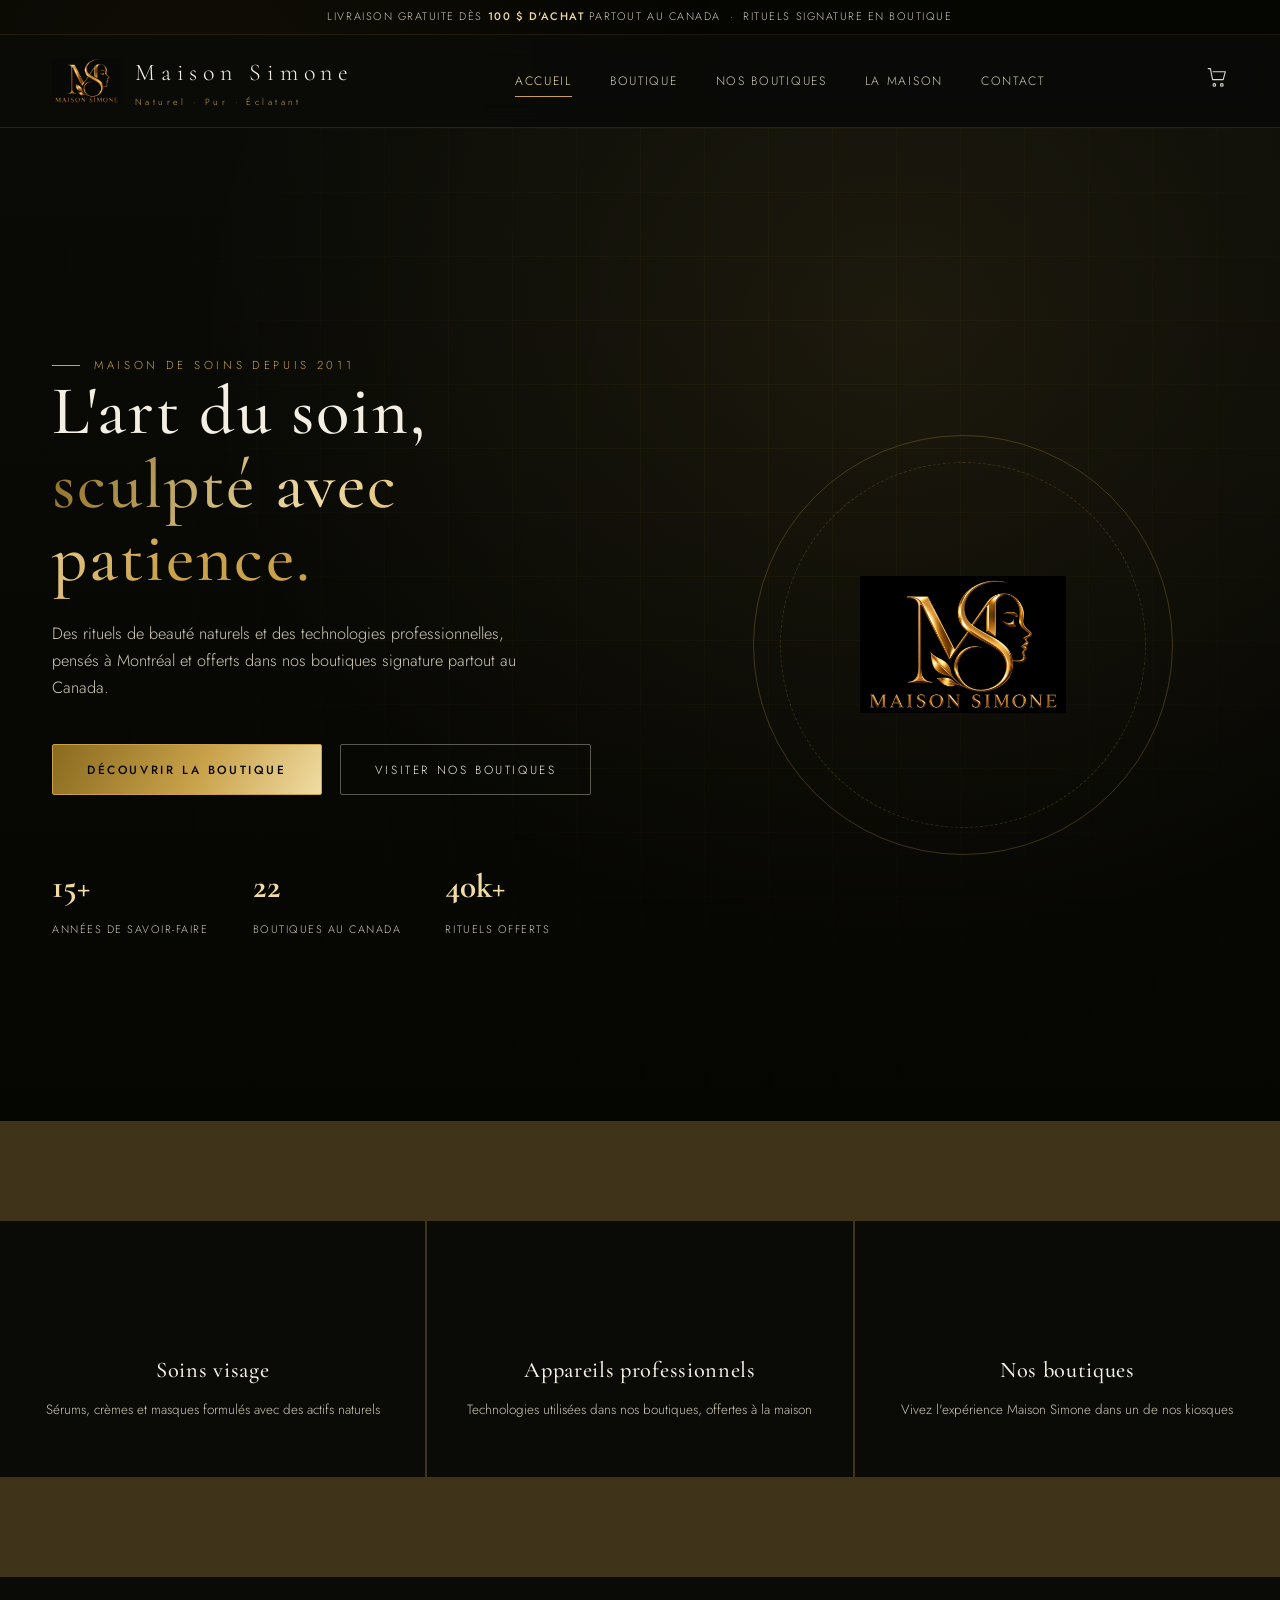
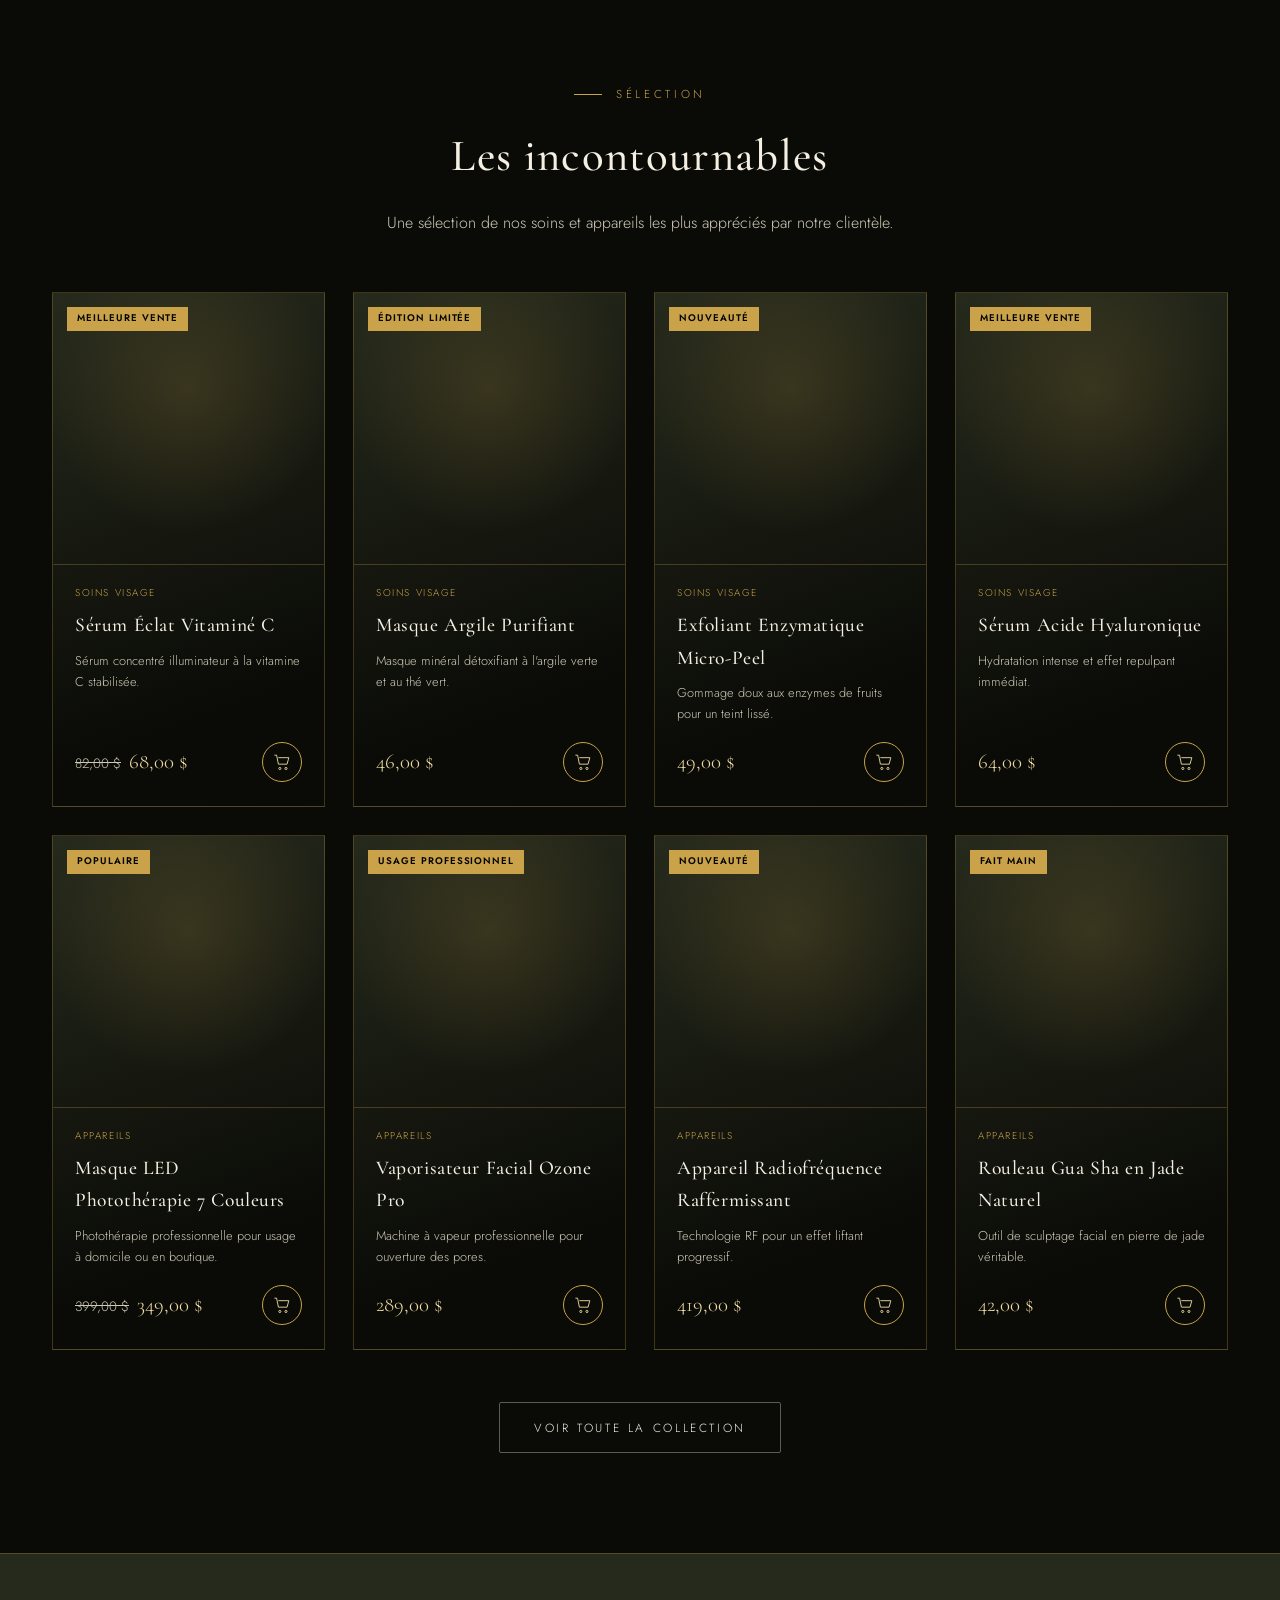
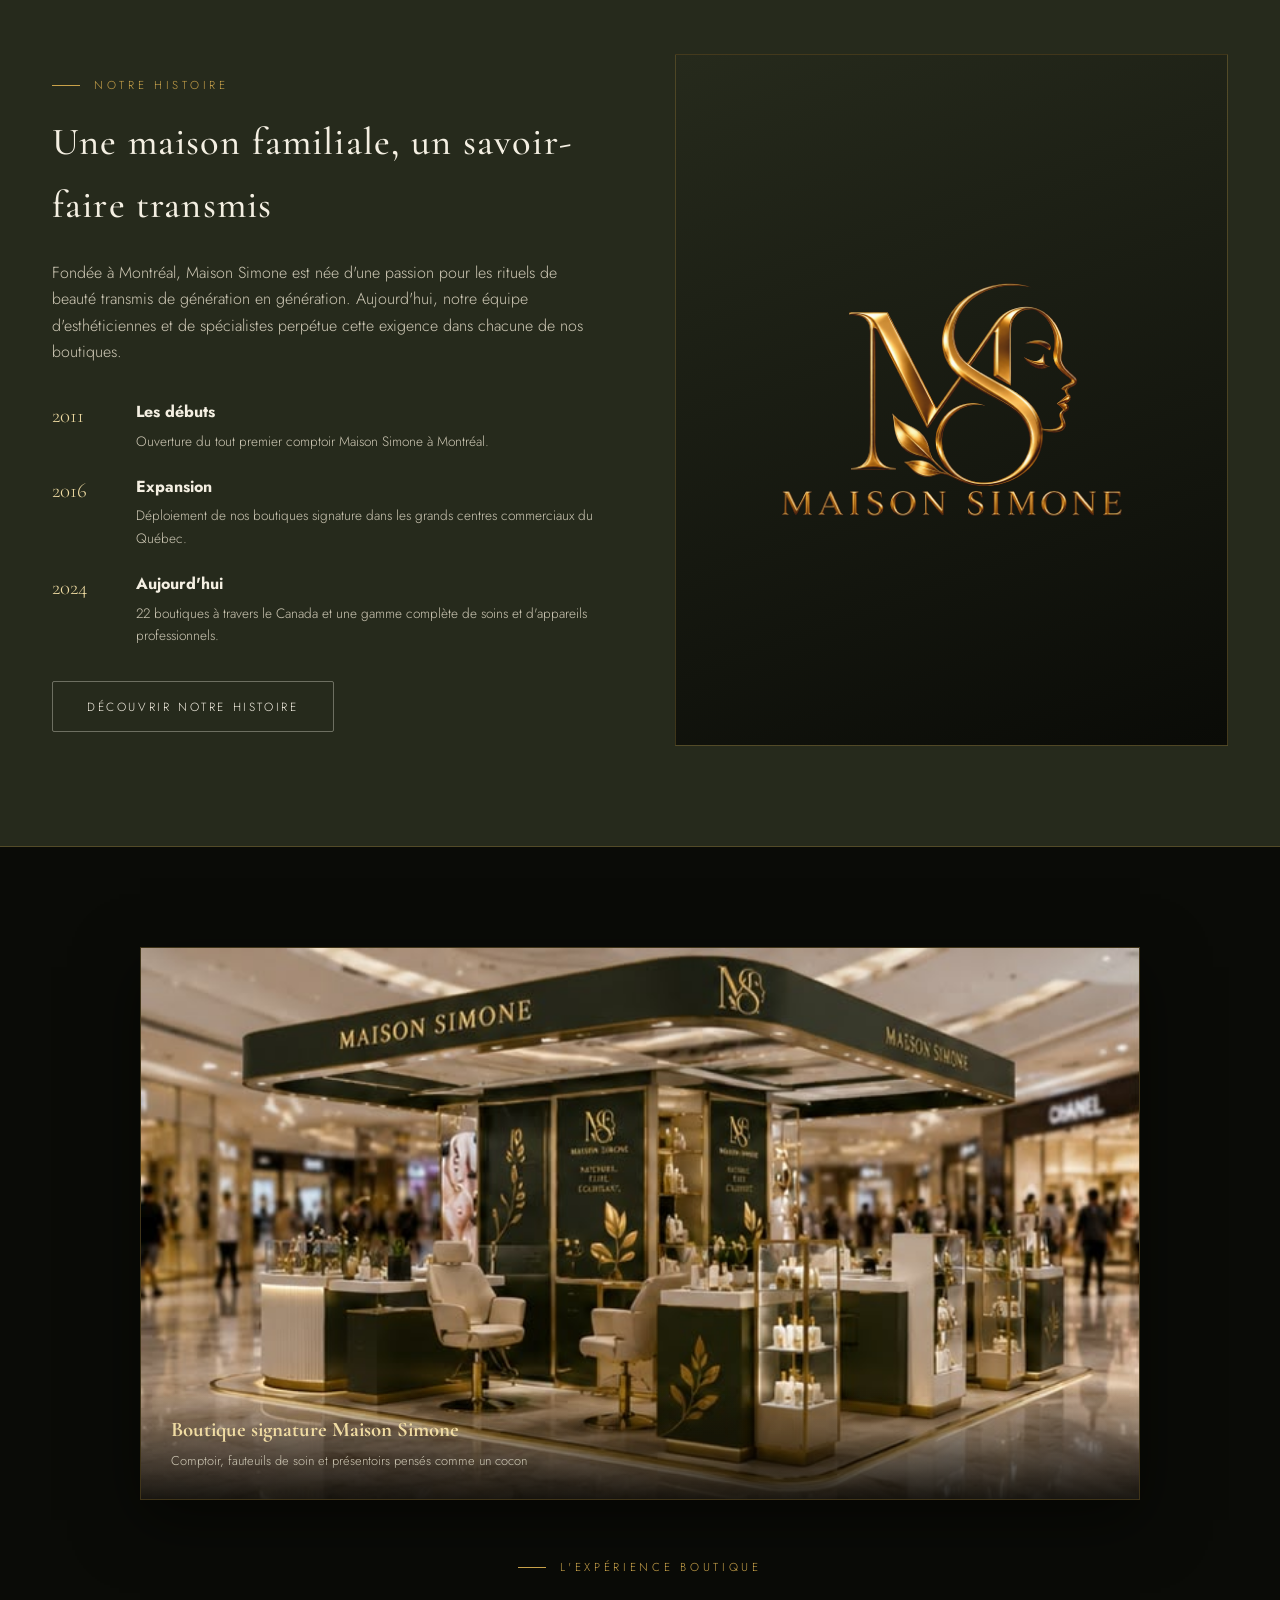
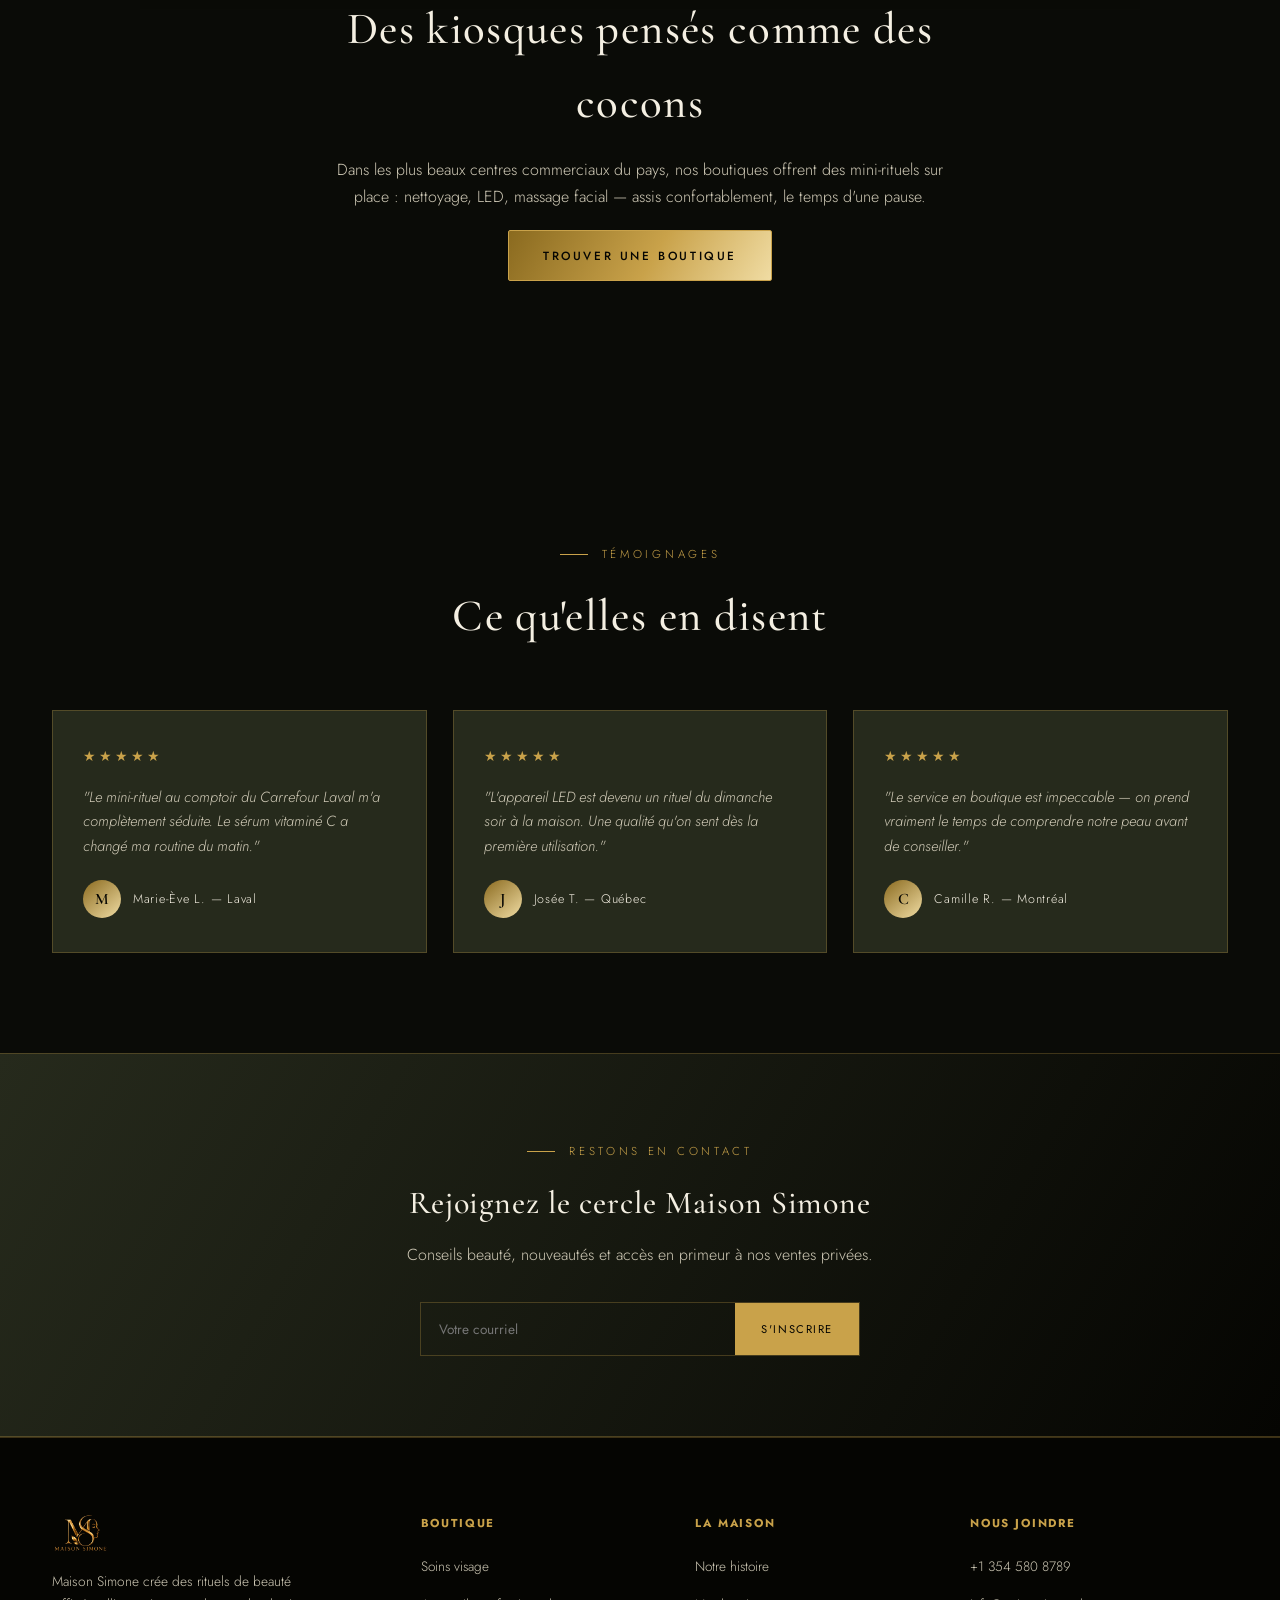
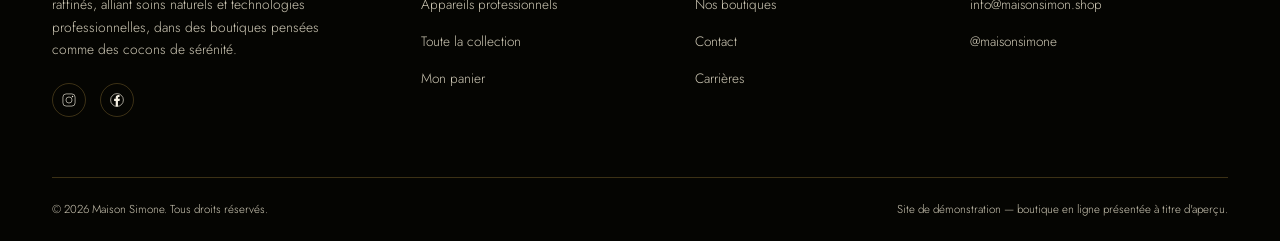
==== commit 12b92afe: "Intégration du vrai logo et des photos de boutique (kiosque)" ====
--- a/index.html
+++ b/index.html
@@ -14,7 +14,7 @@
 <header class="site-header">
   <div class="navwrap">
     <a href="index.html" class="logo-mark">
-      <svg viewBox="0 0 120 100"><use href="#logo-mark"/></svg>
+      <img src="assets/img/logo.jpg" alt="Maison Simone" class="logo-img">
       <span class="logo-word">Maison Simone<small>Naturel · Pur · Éclatant</small></span>
     </a>
     <nav class="main-nav">
@@ -60,8 +60,8 @@
       </div>
     </div>
     <div class="hero-art">
-      <div class="hero-ring">
-        <svg viewBox="0 0 120 100"><use href="#logo-mark"/></svg>
+      <div class="hero-ring" style="padding:20%">
+        <img src="assets/img/logo.jpg" alt="Maison Simone" class="logo-img big">
       </div>
     </div>
   </div>
@@ -113,8 +113,8 @@
         </div>
         <a href="a-propos.html" class="btn ghost" style="margin-top:34px"><span>Découvrir notre histoire</span></a>
       </div>
-      <div class="split-art reveal">
-        <svg viewBox="0 0 120 100" style="width:70%"><use href="#logo-mark"/></svg>
+      <div class="split-art pad reveal">
+        <img src="assets/img/logo.jpg" alt="Maison Simone">
       </div>
     </div>
   </div>
@@ -123,26 +123,11 @@
 <section>
   <div class="container">
     <div class="kiosk-scene reveal">
-      <div class="kiosk-glow"></div>
-      <div class="kiosk-floor"></div>
-      <svg viewBox="0 0 800 460" style="position:relative;width:78%;max-width:640px;z-index:2" xmlns="http://www.w3.org/2000/svg">
-        <ellipse cx="400" cy="430" rx="300" ry="18" fill="rgba(0,0,0,.4)"/>
-        <rect x="120" y="360" width="90" height="70" rx="4" fill="#1c1f14" stroke="#c9a24a" stroke-width="1.5"/>
-        <path d="M120 360 q45-38 90 0" fill="none" stroke="#c9a24a" stroke-width="1.5"/>
-        <rect x="590" y="360" width="90" height="70" rx="4" fill="#1c1f14" stroke="#c9a24a" stroke-width="1.5"/>
-        <path d="M590 360 q45-38 90 0" fill="none" stroke="#c9a24a" stroke-width="1.5"/>
-        <rect x="260" y="190" width="280" height="150" rx="6" fill="#20241a" stroke="#c9a24a" stroke-width="2"/>
-        <rect x="278" y="210" width="60" height="80" rx="3" fill="none" stroke="#c9a24a" stroke-width="1.4" opacity=".8"/>
-        <rect x="350" y="210" width="60" height="80" rx="3" fill="none" stroke="#c9a24a" stroke-width="1.4" opacity=".8"/>
-        <rect x="422" y="210" width="98" height="80" rx="3" fill="none" stroke="#c9a24a" stroke-width="1.4" opacity=".8"/>
-        <rect x="230" y="340" width="340" height="16" rx="2" fill="#c9a24a" opacity=".9"/>
-        <text x="400" y="352" text-anchor="middle" font-family="Georgia,serif" font-size="12" letter-spacing="3" fill="#0a0b07">MAISON SIMONE</text>
-        <path d="M260 190 l30-50 h220 l30 50z" fill="#16180f" stroke="#c9a24a" stroke-width="2"/>
-        <circle cx="130" cy="330" r="16" fill="none" stroke="#c9a24a" stroke-width="1.4"/>
-        <path d="M100 400 q30-40 60 0" fill="none" stroke="#c9a24a" stroke-width="1.4"/>
-        <circle cx="670" cy="330" r="16" fill="none" stroke="#c9a24a" stroke-width="1.4"/>
-        <path d="M640 400 q30-40 60 0" fill="none" stroke="#c9a24a" stroke-width="1.4"/>
-      </svg>
+      <img src="assets/img/kiosk-front-b.jpg" alt="Boutique Maison Simone dans un centre commercial">
+      <div class="kiosk-caption">
+        <b>Boutique signature Maison Simone</b>
+        <span>Comptoir, fauteuils de soin et présentoirs pensés comme un cocon</span>
+      </div>
     </div>
     <div class="section-head reveal" style="margin-top:50px">
       <span class="eyebrow" style="justify-content:center">L'expérience boutique</span>
@@ -195,7 +180,7 @@
   <div class="container">
     <div class="foot-grid">
       <div class="foot-about">
-        <svg viewBox="0 0 120 100" style="height:38px;width:auto"><use href="#logo-mark"/></svg>
+        <img src="assets/img/logo.jpg" alt="Maison Simone" class="logo-img" style="height:38px">
         <p>Maison Simone crée des rituels de beauté raffinés, alliant soins naturels et technologies professionnelles, dans des boutiques pensées comme des cocons de sérénité.</p>
         <div class="foot-social">
           <a href="#" aria-label="Instagram"><svg style="width:16px;height:16px"><use href="#i-ig"/></svg></a>
--- a/css/style.css
+++ b/css/style.css
@@ -134,6 +134,8 @@
 }
 .logo-mark{display:flex;align-items:center;gap:14px}
 .logo-mark svg{height:42px;width:auto}
+.logo-img{height:46px;width:auto;object-fit:contain;mix-blend-mode:lighten;display:block}
+.logo-img.big{height:100%;width:100%}
 .logo-word{font-family:'Cormorant Garamond',serif;font-size:1.5rem;letter-spacing:.24em;color:var(--cream)}
 .logo-word small{display:block;font-family:'Jost',sans-serif;font-size:.56rem;letter-spacing:.38em;color:var(--gold);margin-top:2px}
 
@@ -302,9 +304,12 @@
 @media(max-width:900px){.split{grid-template-columns:1fr;gap:40px}}
 .split-art{
   position:relative;aspect-ratio:4/5;background:linear-gradient(160deg,var(--olive),var(--black));
-  border:1px solid var(--line);display:flex;align-items:center;justify-content:center;
+  border:1px solid var(--line);display:flex;align-items:center;justify-content:center;overflow:hidden;
 }
 .split-art svg{width:60%}
+.split-art img{width:100%;height:100%;object-fit:cover;display:block}
+.split-art.pad{padding:16%}
+.split-art.pad img{width:100%;height:100%;object-fit:contain;mix-blend-mode:lighten}
 .timeline{margin-top:34px;display:flex;flex-direction:column;gap:22px}
 .tl-item{display:flex;gap:20px}
 .tl-year{font-family:'Cormorant Garamond',serif;color:var(--gold-light);font-size:1.3rem;width:64px;flex-shrink:0}
@@ -326,18 +331,24 @@
 
 /* Kiosk showcase */
 .kiosk-scene{
-  position:relative;aspect-ratio:16/10;max-width:920px;margin:0 auto;
-  background:
-    radial-gradient(circle at 50% 0%, rgba(244,239,226,.06), transparent 60%),
-    linear-gradient(180deg,#161810 0%, #0a0b07 70%);
+  position:relative;max-width:1000px;margin:0 auto;
   border:1px solid var(--line);
-  display:flex;align-items:flex-end;justify-content:center;overflow:hidden;
-}
-.kiosk-floor{position:absolute;bottom:0;left:0;right:0;height:26%;background:linear-gradient(0deg,rgba(201,162,74,.12),transparent);
-  background-image:linear-gradient(90deg, rgba(244,239,226,.05) 1px, transparent 1px);background-size:40px 100%;
-}
-.kiosk-glow{position:absolute;top:6%;left:50%;transform:translateX(-50%);width:70%;height:40%;
-  background:radial-gradient(ellipse, rgba(201,162,74,.25), transparent 70%);filter:blur(10px);}
+  overflow:hidden;box-shadow:var(--shadow);
+}
+.kiosk-scene img{width:100%;height:100%;object-fit:cover;display:block}
+.kiosk-caption{
+  position:absolute;left:0;right:0;bottom:0;padding:26px 30px;
+  background:linear-gradient(0deg, rgba(5,5,2,.88) 0%, transparent 100%);
+}
+.kiosk-caption b{font-family:'Cormorant Garamond',serif;font-size:1.3rem;color:var(--gold-light);display:block}
+.kiosk-caption span{font-size:.8rem;color:var(--cream-dim)}
+
+.kiosk-gallery{display:grid;grid-template-columns:1.4fr 1fr;gap:20px}
+@media(max-width:760px){.kiosk-gallery{grid-template-columns:1fr}}
+.kiosk-gallery .kiosk-scene{max-width:none;margin:0}
+.kiosk-gallery figure{margin:0;position:relative;border:1px solid var(--line);overflow:hidden;box-shadow:var(--shadow)}
+.kiosk-gallery figure img{width:100%;height:100%;object-fit:cover;display:block;min-height:220px}
+.kiosk-gallery .stack{display:flex;flex-direction:column;gap:20px}
 
 .boutique-grid{display:grid;grid-template-columns:repeat(3,1fr);gap:26px;margin-top:60px}
 @media(max-width:900px){.boutique-grid{grid-template-columns:1fr}}
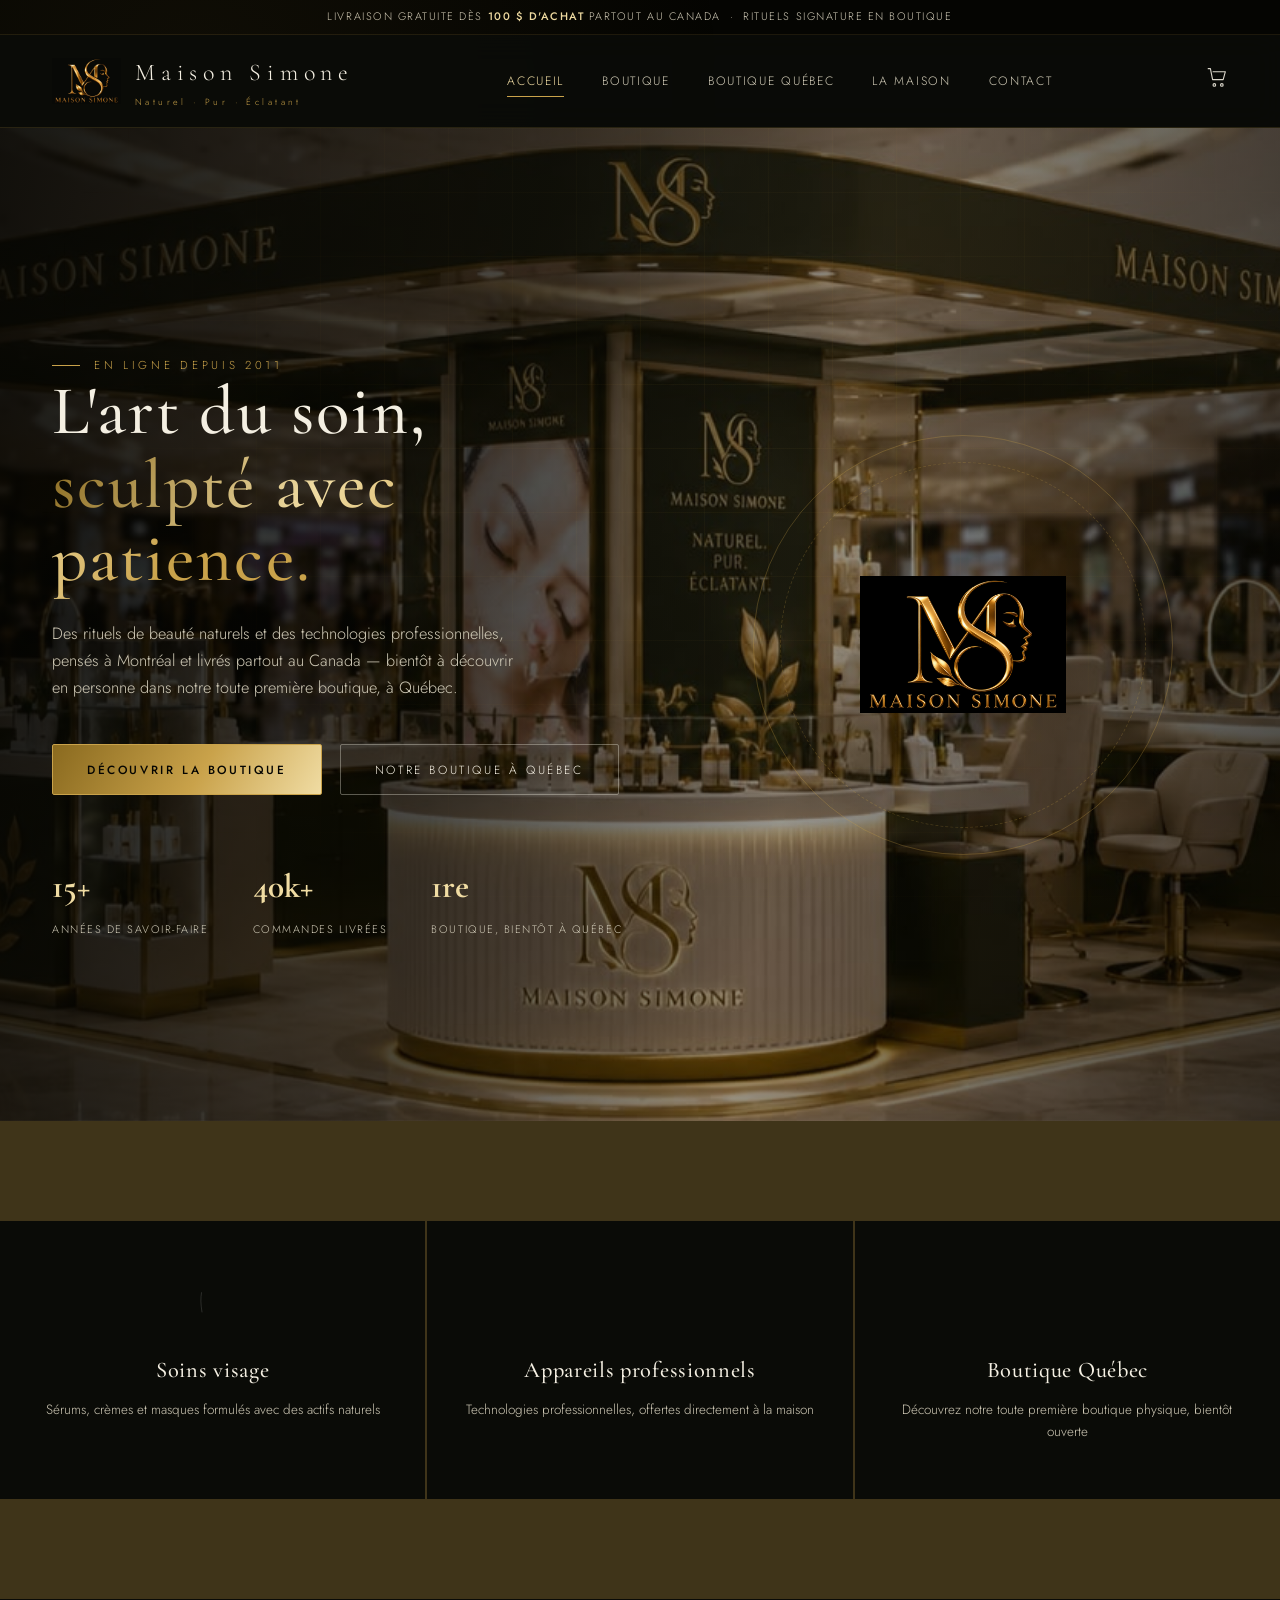
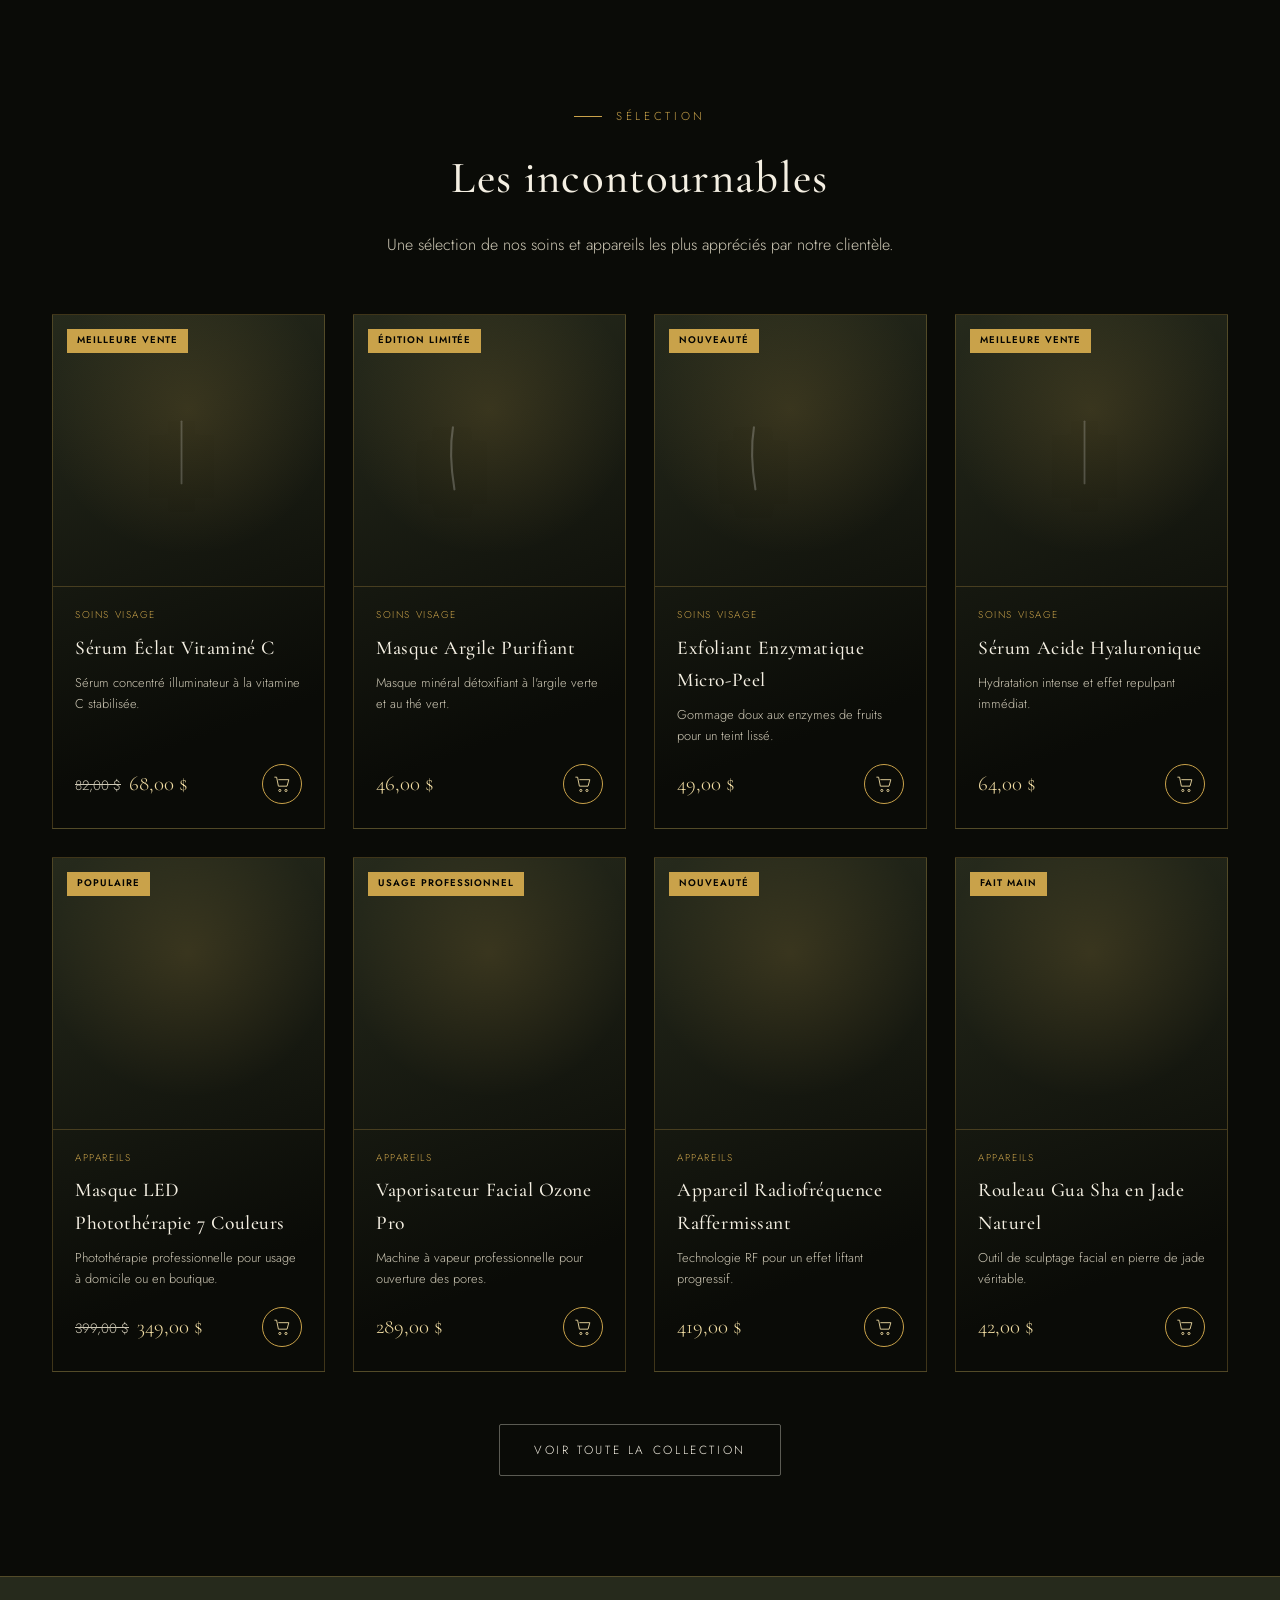
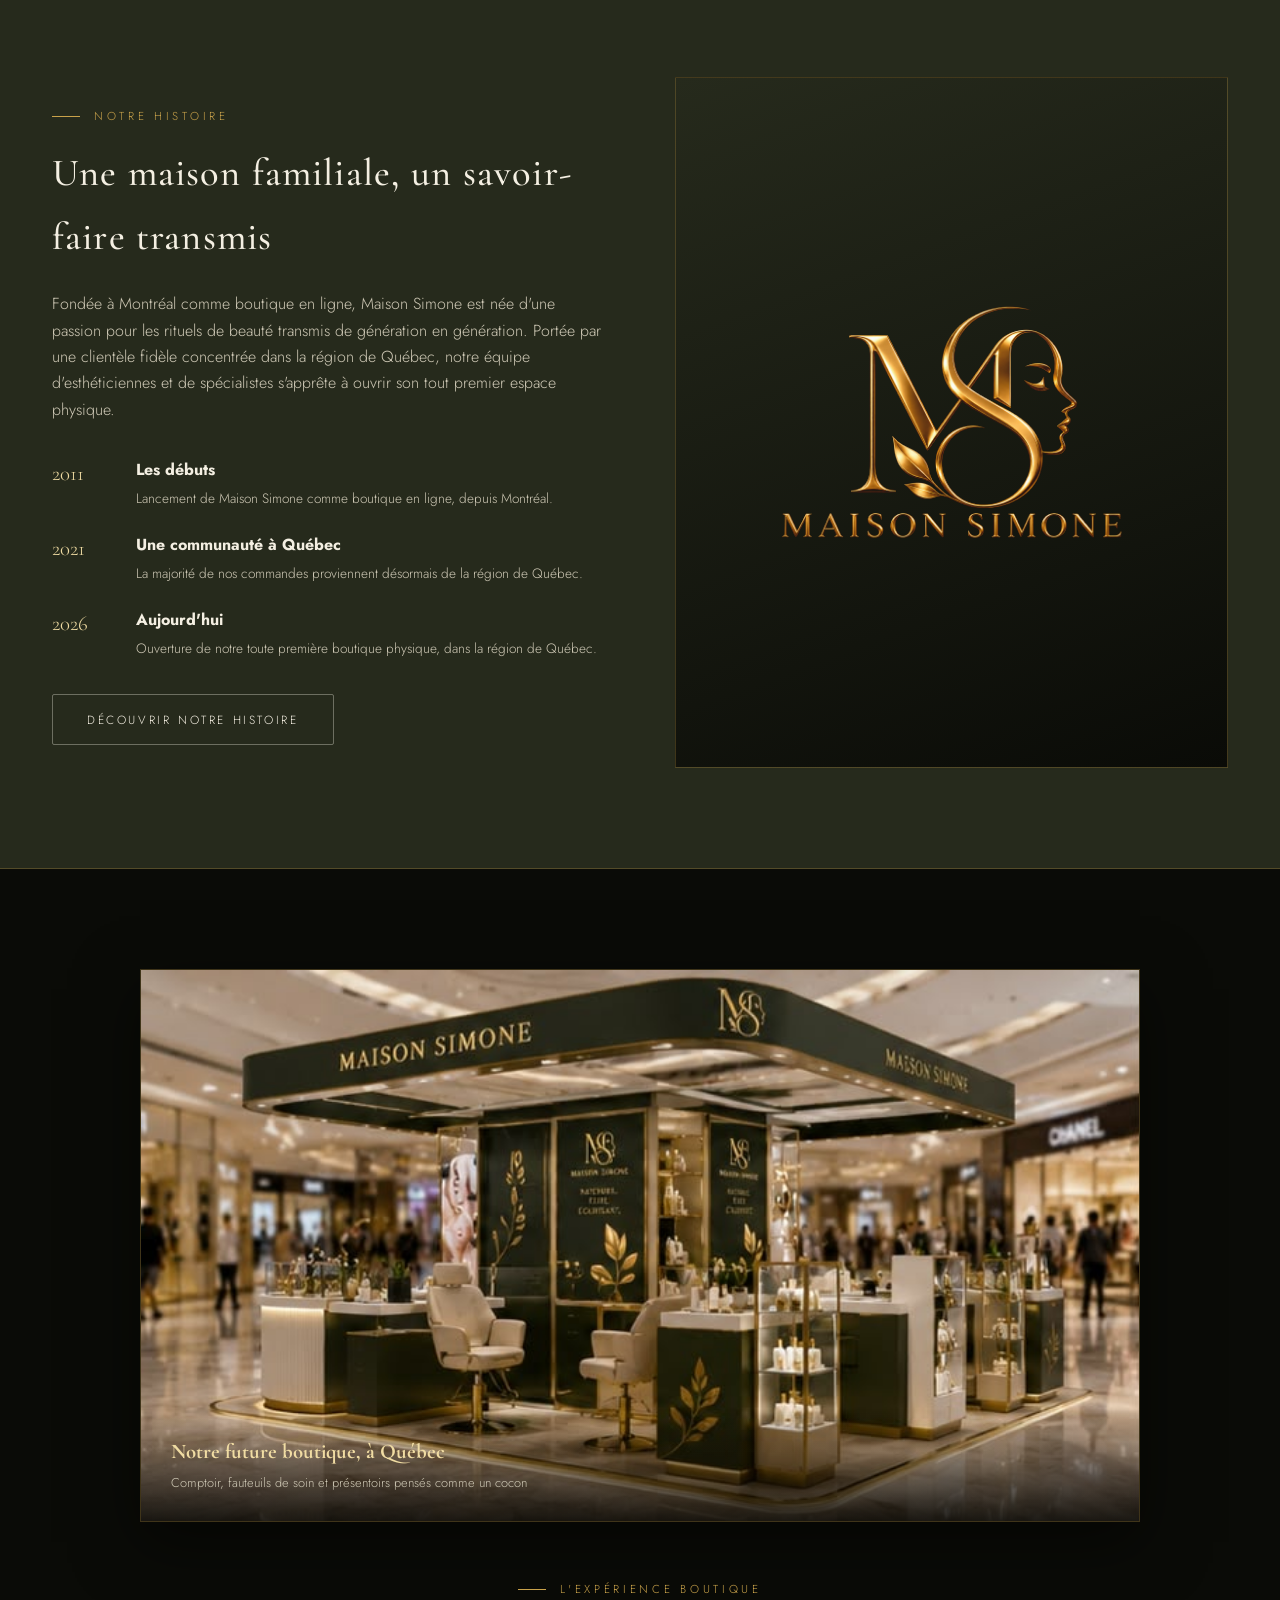
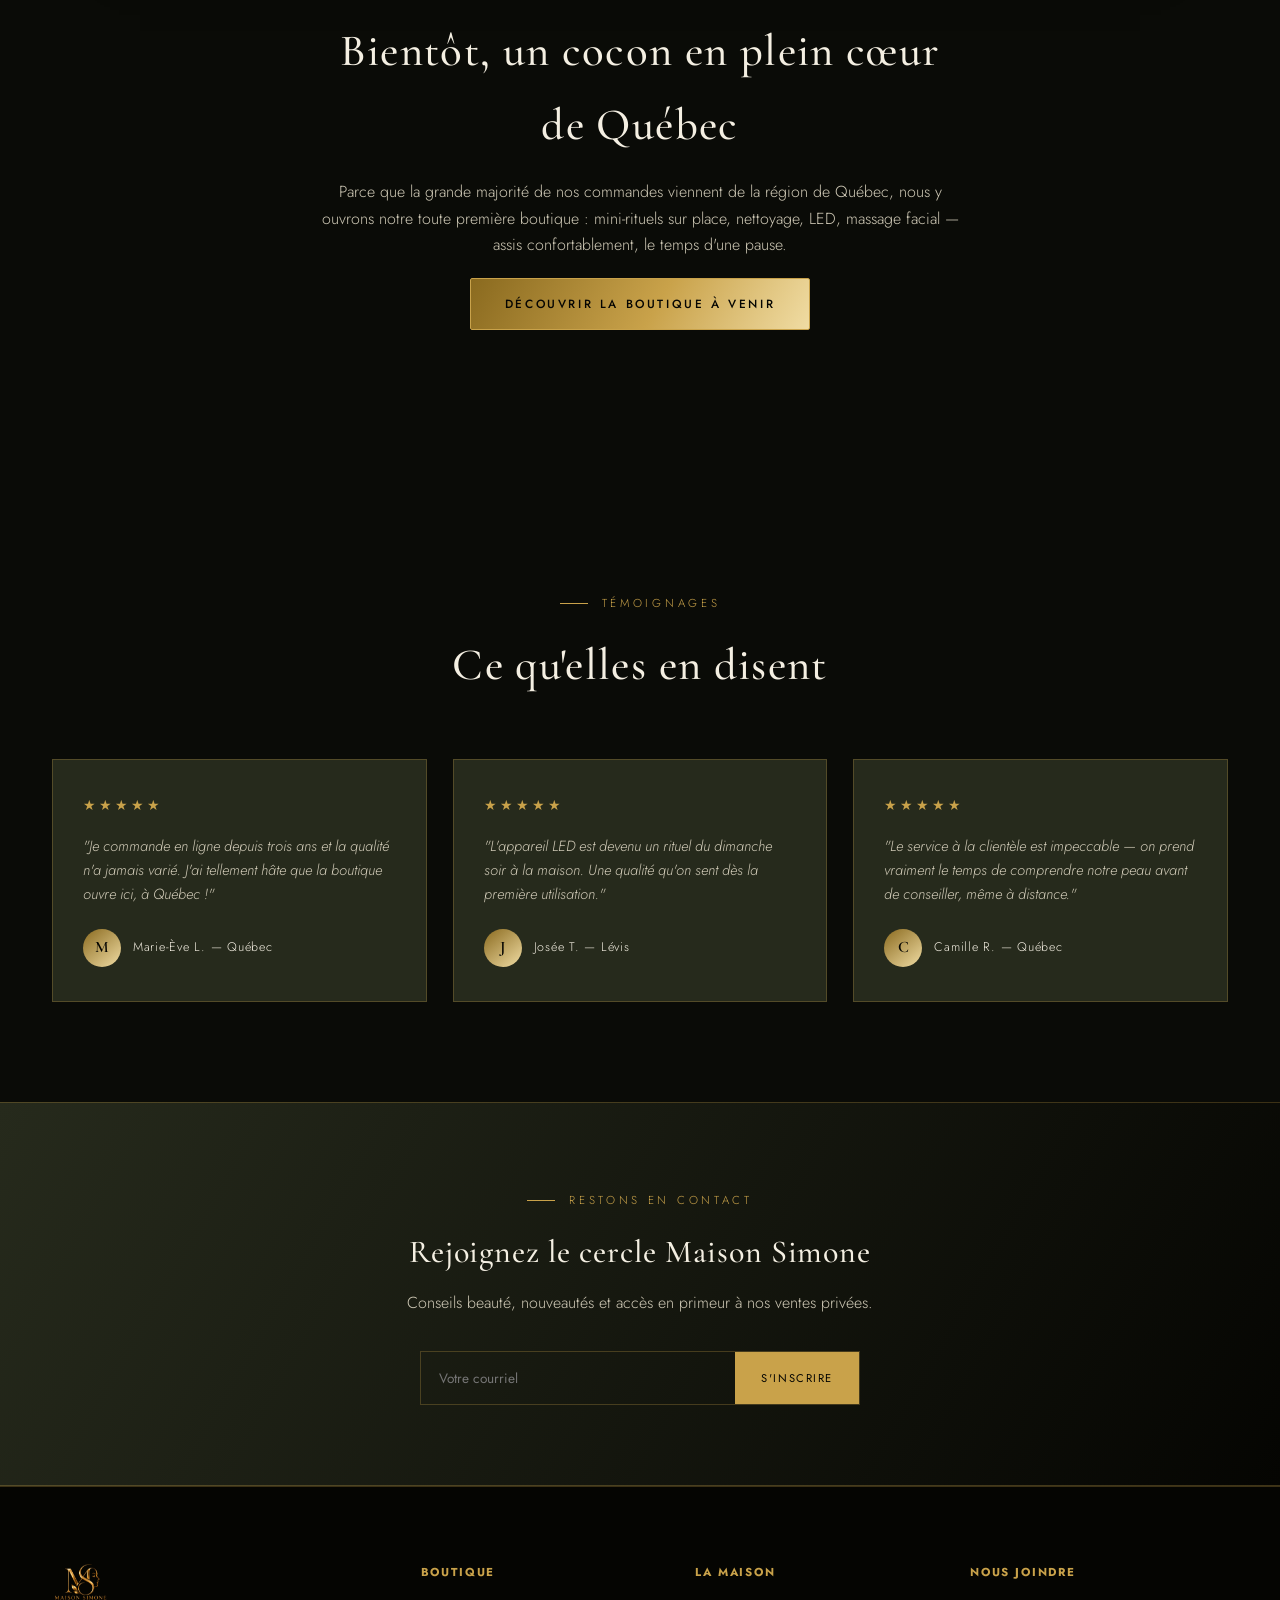
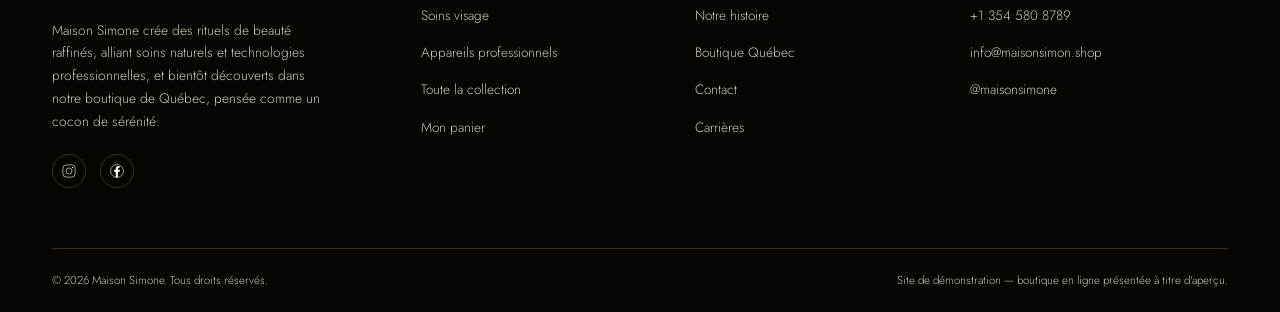
==== commit 0e220ce7: "Repositionne la marque: boutique en ligne qui ouvre sa première boutique physique à Québec (retire l" ====
--- a/index.html
+++ b/index.html
@@ -3,8 +3,8 @@
 <head>
 <meta charset="UTF-8">
 <meta name="viewport" content="width=device-width, initial-scale=1.0">
-<title>Maison Simone — Rituels de soins naturels &amp; boutiques signature</title>
-<meta name="description" content="Maison Simone — soins du visage naturels et appareils professionnels, dans des boutiques pensées comme des cocons de sérénité, partout au Canada.">
+<title>Maison Simone — Soins naturels en ligne &amp; boutique à Québec</title>
+<meta name="description" content="Maison Simone — soins du visage naturels et appareils professionnels, livrés partout au Canada, et bientôt découverts dans notre toute première boutique à Québec.">
 <link rel="icon" href="data:image/svg+xml,<svg xmlns=%22http://www.w3.org/2000/svg%22 viewBox=%220 0 100 100%22><rect width=%22100%22 height=%22100%22 fill=%22%230a0b07%22/><text x=%2250%22 y=%2266%22 font-size=%2255%22 text-anchor=%22middle%22 fill=%22%23c9a24a%22 font-family=%22Georgia,serif%22>M</text></svg>">
 <link rel="stylesheet" href="css/style.css">
 </head>
@@ -20,7 +20,7 @@
     <nav class="main-nav">
       <a href="index.html" data-nav="index.html" class="active">Accueil</a>
       <a href="produits.html" data-nav="produits.html">Boutique</a>
-      <a href="boutiques.html" data-nav="boutiques.html">Nos boutiques</a>
+      <a href="boutiques.html" data-nav="boutiques.html">Boutique Québec</a>
       <a href="a-propos.html" data-nav="a-propos.html">La Maison</a>
       <a href="contact.html" data-nav="contact.html">Contact</a>
     </nav>
@@ -38,7 +38,7 @@
   <button class="close-x">&times;</button>
   <a href="index.html">Accueil</a>
   <a href="produits.html">Boutique</a>
-  <a href="boutiques.html">Nos boutiques</a>
+  <a href="boutiques.html">Boutique Québec</a>
   <a href="a-propos.html">La Maison</a>
   <a href="contact.html">Contact</a>
 </nav>
@@ -46,17 +46,17 @@
 <section class="hero">
   <div class="hero-inner">
     <div>
-      <span class="eyebrow">Maison de soins depuis 2011</span>
+      <span class="eyebrow">En ligne depuis 2011</span>
       <h1>L'art du soin,<br><span class="gold-text">sculpté avec patience.</span></h1>
-      <p class="lead">Des rituels de beauté naturels et des technologies professionnelles, pensés à Montréal et offerts dans nos boutiques signature partout au Canada.</p>
+      <p class="lead">Des rituels de beauté naturels et des technologies professionnelles, pensés à Montréal et livrés partout au Canada — bientôt à découvrir en personne dans notre toute première boutique, à Québec.</p>
       <div class="hero-cta">
         <a href="produits.html" class="btn solid"><span>Découvrir la boutique</span></a>
-        <a href="boutiques.html" class="btn ghost"><span>Visiter nos boutiques</span></a>
+        <a href="boutiques.html" class="btn ghost"><span>Notre boutique à Québec</span></a>
       </div>
       <div class="hero-stats">
         <div><b>15+</b><span>Années de savoir-faire</span></div>
-        <div><b>22</b><span>Boutiques au Canada</span></div>
-        <div><b>40k+</b><span>Rituels offerts</span></div>
+        <div><b>40k+</b><span>Commandes livrées</span></div>
+        <div><b>1re</b><span>Boutique, bientôt à Québec</span></div>
       </div>
     </div>
     <div class="hero-art">
@@ -76,12 +76,12 @@
   <a href="produits.html?cat=appareils" class="cat-card reveal">
     <svg><use href="#i-led"/></svg>
     <h3 class="serif">Appareils professionnels</h3>
-    <p>Technologies utilisées dans nos boutiques, offertes à la maison</p>
+    <p>Technologies professionnelles, offertes directement à la maison</p>
   </a>
   <a href="boutiques.html" class="cat-card reveal">
     <svg><use href="#i-pin"/></svg>
-    <h3 class="serif">Nos boutiques</h3>
-    <p>Vivez l'expérience Maison Simone dans un de nos kiosques</p>
+    <h3 class="serif">Boutique Québec</h3>
+    <p>Découvrez notre toute première boutique physique, bientôt ouverte</p>
   </a>
 </section>
 
@@ -105,11 +105,11 @@
       <div class="reveal">
         <span class="eyebrow">Notre histoire</span>
         <h2 style="margin-top:16px;font-size:2.4rem">Une maison familiale, un savoir-faire transmis</h2>
-        <p style="color:var(--cream-dim);margin-top:22px">Fondée à Montréal, Maison Simone est née d'une passion pour les rituels de beauté transmis de génération en génération. Aujourd'hui, notre équipe d'esthéticiennes et de spécialistes perpétue cette exigence dans chacune de nos boutiques.</p>
+        <p style="color:var(--cream-dim);margin-top:22px">Fondée à Montréal comme boutique en ligne, Maison Simone est née d'une passion pour les rituels de beauté transmis de génération en génération. Portée par une clientèle fidèle concentrée dans la région de Québec, notre équipe d'esthéticiennes et de spécialistes s'apprête à ouvrir son tout premier espace physique.</p>
         <div class="timeline">
-          <div class="tl-item"><span class="tl-year">2011</span><div class="tl-text"><b>Les débuts</b><p>Ouverture du tout premier comptoir Maison Simone à Montréal.</p></div></div>
-          <div class="tl-item"><span class="tl-year">2016</span><div class="tl-text"><b>Expansion</b><p>Déploiement de nos boutiques signature dans les grands centres commerciaux du Québec.</p></div></div>
-          <div class="tl-item"><span class="tl-year">2024</span><div class="tl-text"><b>Aujourd'hui</b><p>22 boutiques à travers le Canada et une gamme complète de soins et d'appareils professionnels.</p></div></div>
+          <div class="tl-item"><span class="tl-year">2011</span><div class="tl-text"><b>Les débuts</b><p>Lancement de Maison Simone comme boutique en ligne, depuis Montréal.</p></div></div>
+          <div class="tl-item"><span class="tl-year">2021</span><div class="tl-text"><b>Une communauté à Québec</b><p>La majorité de nos commandes proviennent désormais de la région de Québec.</p></div></div>
+          <div class="tl-item"><span class="tl-year">2026</span><div class="tl-text"><b>Aujourd'hui</b><p>Ouverture de notre toute première boutique physique, dans la région de Québec.</p></div></div>
         </div>
         <a href="a-propos.html" class="btn ghost" style="margin-top:34px"><span>Découvrir notre histoire</span></a>
       </div>
@@ -125,15 +125,15 @@
     <div class="kiosk-scene reveal">
       <img src="assets/img/kiosk-front-b.jpg" alt="Boutique Maison Simone dans un centre commercial">
       <div class="kiosk-caption">
-        <b>Boutique signature Maison Simone</b>
+        <b>Notre future boutique, à Québec</b>
         <span>Comptoir, fauteuils de soin et présentoirs pensés comme un cocon</span>
       </div>
     </div>
     <div class="section-head reveal" style="margin-top:50px">
       <span class="eyebrow" style="justify-content:center">L'expérience boutique</span>
-      <h2>Des kiosques pensés comme des cocons</h2>
-      <p>Dans les plus beaux centres commerciaux du pays, nos boutiques offrent des mini-rituels sur place : nettoyage, LED, massage facial — assis confortablement, le temps d'une pause.</p>
-      <a href="boutiques.html" class="btn solid" style="margin-top:20px"><span>Trouver une boutique</span></a>
+      <h2>Bientôt, un cocon en plein cœur de Québec</h2>
+      <p>Parce que la grande majorité de nos commandes viennent de la région de Québec, nous y ouvrons notre toute première boutique : mini-rituels sur place, nettoyage, LED, massage facial — assis confortablement, le temps d'une pause.</p>
+      <a href="boutiques.html" class="btn solid" style="margin-top:20px"><span>Découvrir la boutique à venir</span></a>
     </div>
   </div>
 </section>
@@ -147,18 +147,18 @@
     <div class="testi-grid">
       <div class="testi-card reveal">
         <div class="stars">★★★★★</div>
-        <p>"Le mini-rituel au comptoir du Carrefour Laval m'a complètement séduite. Le sérum vitaminé C a changé ma routine du matin."</p>
-        <div class="testi-who"><div class="avatar-circle">M</div><span>Marie-Ève L. — Laval</span></div>
+        <p>"Je commande en ligne depuis trois ans et la qualité n'a jamais varié. J'ai tellement hâte que la boutique ouvre ici, à Québec !"</p>
+        <div class="testi-who"><div class="avatar-circle">M</div><span>Marie-Ève L. — Québec</span></div>
       </div>
       <div class="testi-card reveal">
         <div class="stars">★★★★★</div>
         <p>"L'appareil LED est devenu un rituel du dimanche soir à la maison. Une qualité qu'on sent dès la première utilisation."</p>
-        <div class="testi-who"><div class="avatar-circle">J</div><span>Josée T. — Québec</span></div>
+        <div class="testi-who"><div class="avatar-circle">J</div><span>Josée T. — Lévis</span></div>
       </div>
       <div class="testi-card reveal">
         <div class="stars">★★★★★</div>
-        <p>"Le service en boutique est impeccable — on prend vraiment le temps de comprendre notre peau avant de conseiller."</p>
-        <div class="testi-who"><div class="avatar-circle">C</div><span>Camille R. — Montréal</span></div>
+        <p>"Le service à la clientèle est impeccable — on prend vraiment le temps de comprendre notre peau avant de conseiller, même à distance."</p>
+        <div class="testi-who"><div class="avatar-circle">C</div><span>Camille R. — Québec</span></div>
       </div>
     </div>
   </div>
@@ -181,7 +181,7 @@
     <div class="foot-grid">
       <div class="foot-about">
         <img src="assets/img/logo.jpg" alt="Maison Simone" class="logo-img" style="height:38px">
-        <p>Maison Simone crée des rituels de beauté raffinés, alliant soins naturels et technologies professionnelles, dans des boutiques pensées comme des cocons de sérénité.</p>
+        <p>Maison Simone crée des rituels de beauté raffinés, alliant soins naturels et technologies professionnelles, et bientôt découverts dans notre boutique de Québec, pensée comme un cocon de sérénité.</p>
         <div class="foot-social">
           <a href="#" aria-label="Instagram"><svg style="width:16px;height:16px"><use href="#i-ig"/></svg></a>
           <a href="#" aria-label="Facebook"><svg style="width:16px;height:16px"><use href="#i-fb"/></svg></a>
@@ -195,7 +195,7 @@
       </ul></div>
       <div><h5>La Maison</h5><ul>
         <li><a href="a-propos.html">Notre histoire</a></li>
-        <li><a href="boutiques.html">Nos boutiques</a></li>
+        <li><a href="boutiques.html">Boutique Québec</a></li>
         <li><a href="contact.html">Contact</a></li>
         <li><a href="contact.html">Carrières</a></li>
       </ul></div>
--- a/css/style.css
+++ b/css/style.css
@@ -182,13 +182,21 @@
   .burger{display:flex}
   .mobile-nav{display:flex}
 }
+@media(max-width:560px){
+  .logo-word{display:none}
+  .logo-img{height:52px}
+  .navwrap{padding:14px 20px}
+}
 
 /* ===== Hero ===== */
 .hero{
   position:relative;min-height:92vh;display:flex;align-items:center;
   background:
+    linear-gradient(100deg, rgba(5,5,2,.92) 0%, rgba(5,5,2,.72) 38%, rgba(5,5,2,.42) 62%, rgba(5,5,2,.72) 100%),
     radial-gradient(ellipse at 70% 20%, rgba(201,162,74,.10), transparent 55%),
-    linear-gradient(180deg,var(--black) 0%, var(--black-deep) 100%);
+    url('../assets/img/kiosk-wide.jpg');
+  background-size:cover;
+  background-position:center 38%;
   overflow:hidden;
 }
 .hero::after{
@@ -203,14 +211,6 @@
   position:relative;z-index:2;max-width:1240px;margin:0 auto;padding:120px 32px 80px;
   display:grid;grid-template-columns:1.05fr .95fr;gap:60px;align-items:center;
 }
-@media(max-width:900px){
-  .hero-inner{grid-template-columns:1fr;padding:70px 24px 60px;text-align:center}
-  .hero-art{order:-1}
-  .hero-ring{width:min(260px,70%)}
-  .hero p.lead{margin-left:auto;margin-right:auto}
-  .hero-cta{justify-content:center}
-  .hero-stats{justify-content:center;flex-wrap:wrap;row-gap:20px}
-}
 .hero h1{font-size:clamp(2.6rem,5.4vw,4.6rem);line-height:1.06;color:var(--cream)}
 .hero p.lead{margin-top:26px;max-width:480px;color:var(--cream-dim);font-size:1.02rem}
 .hero-cta{display:flex;gap:18px;margin-top:42px;flex-wrap:wrap}
@@ -231,6 +231,15 @@
 @keyframes spin{to{transform:rotate(360deg)}}
 .hero-art svg{width:58%;animation:float 7s ease-in-out infinite}
 @keyframes float{0%,100%{transform:translateY(-6px)}50%{transform:translateY(10px)}}
+
+@media(max-width:900px){
+  .hero{min-height:auto;background-position:center 30%}
+  .hero-inner{grid-template-columns:1fr;padding:70px 24px 70px;text-align:center}
+  .hero-art{display:none}
+  .hero p.lead{margin-left:auto;margin-right:auto}
+  .hero-cta{justify-content:center}
+  .hero-stats{justify-content:center;flex-wrap:wrap;row-gap:20px}
+}
 
 /* ===== Sections ===== */
 section{position:relative;z-index:1;padding:100px 0}
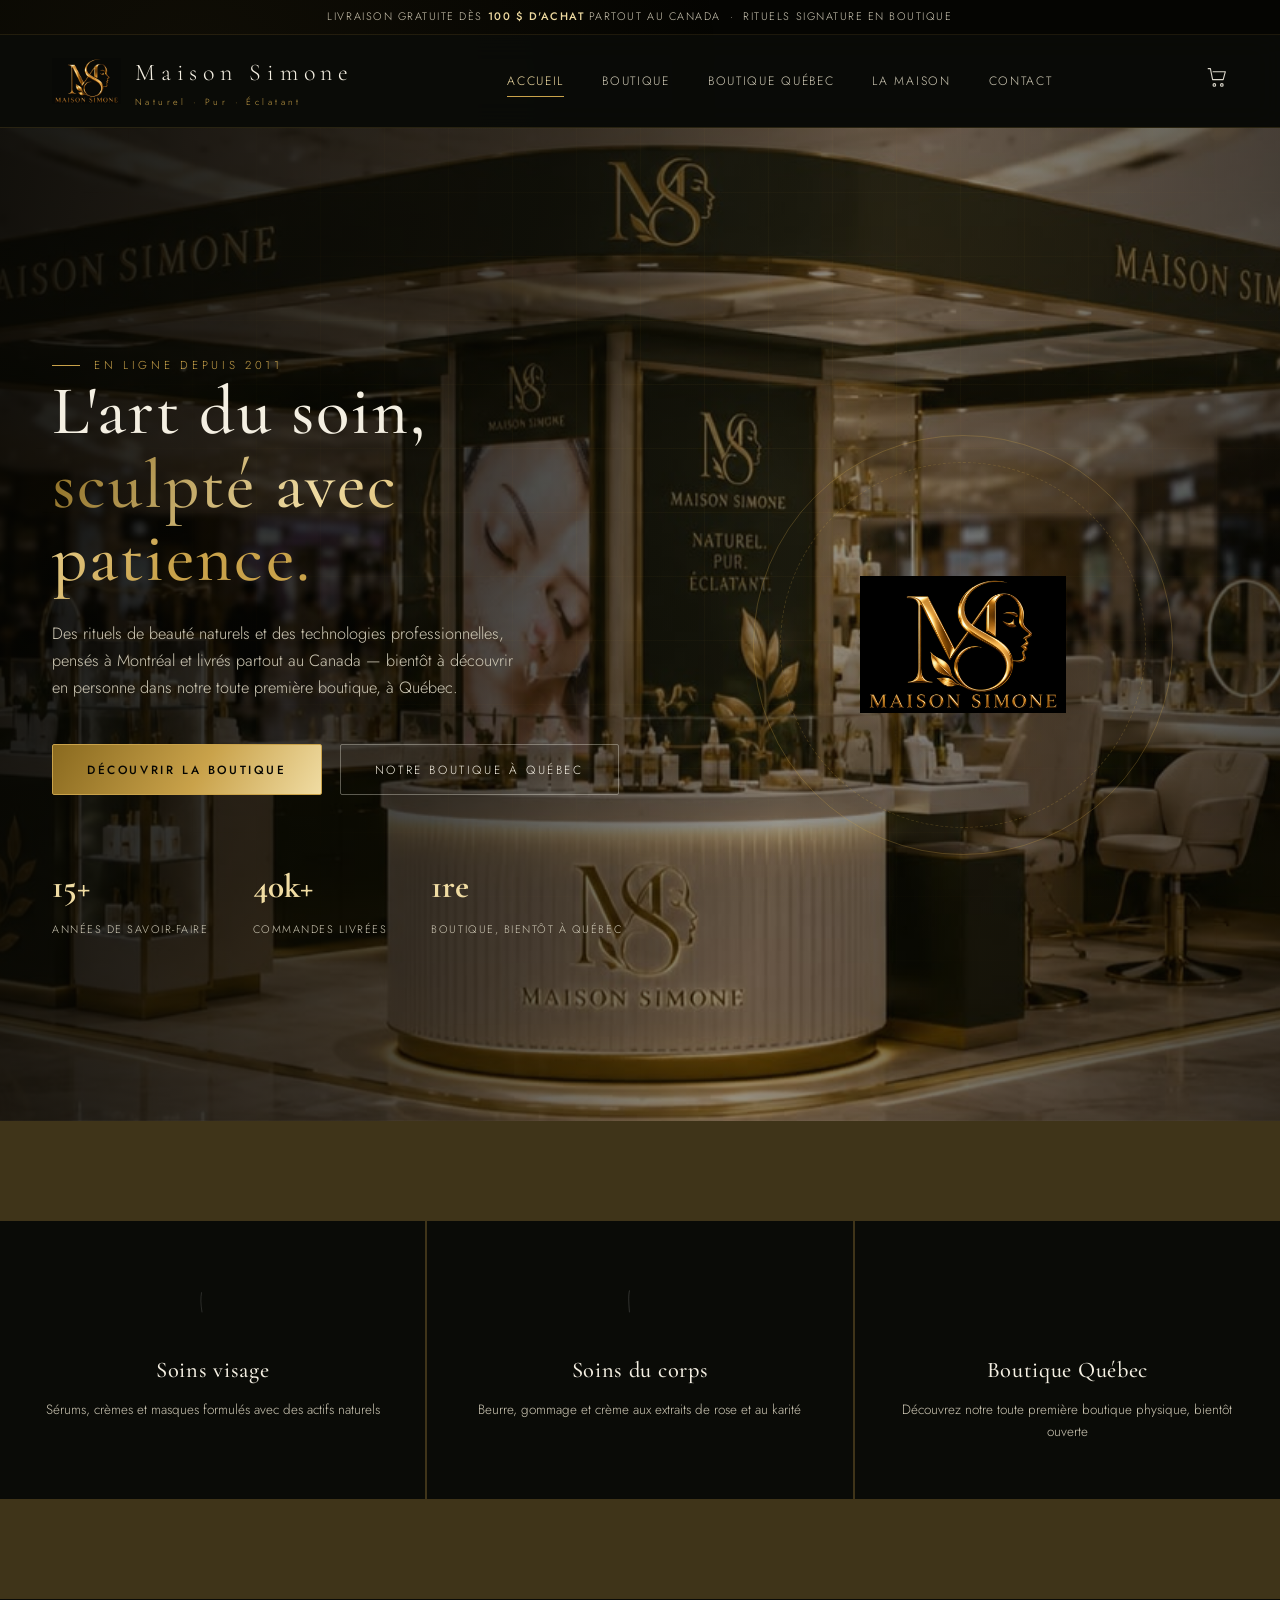
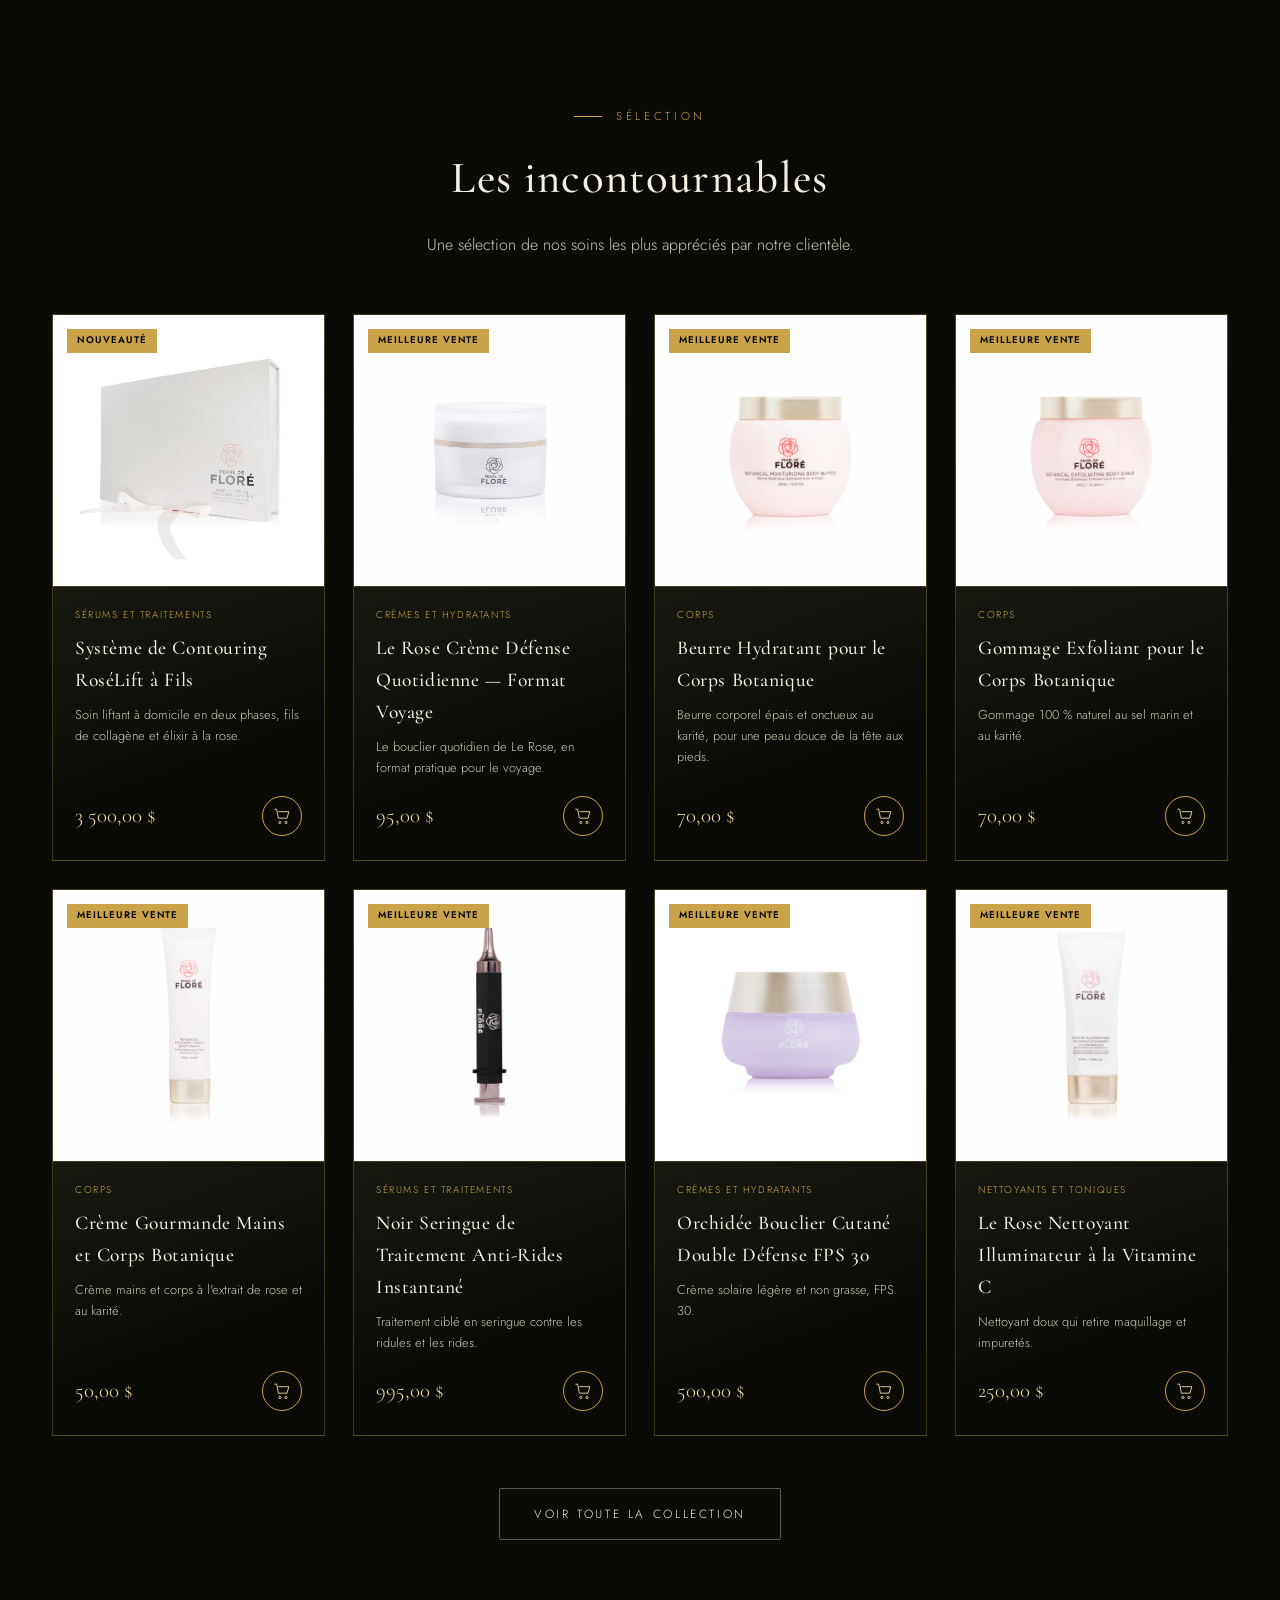
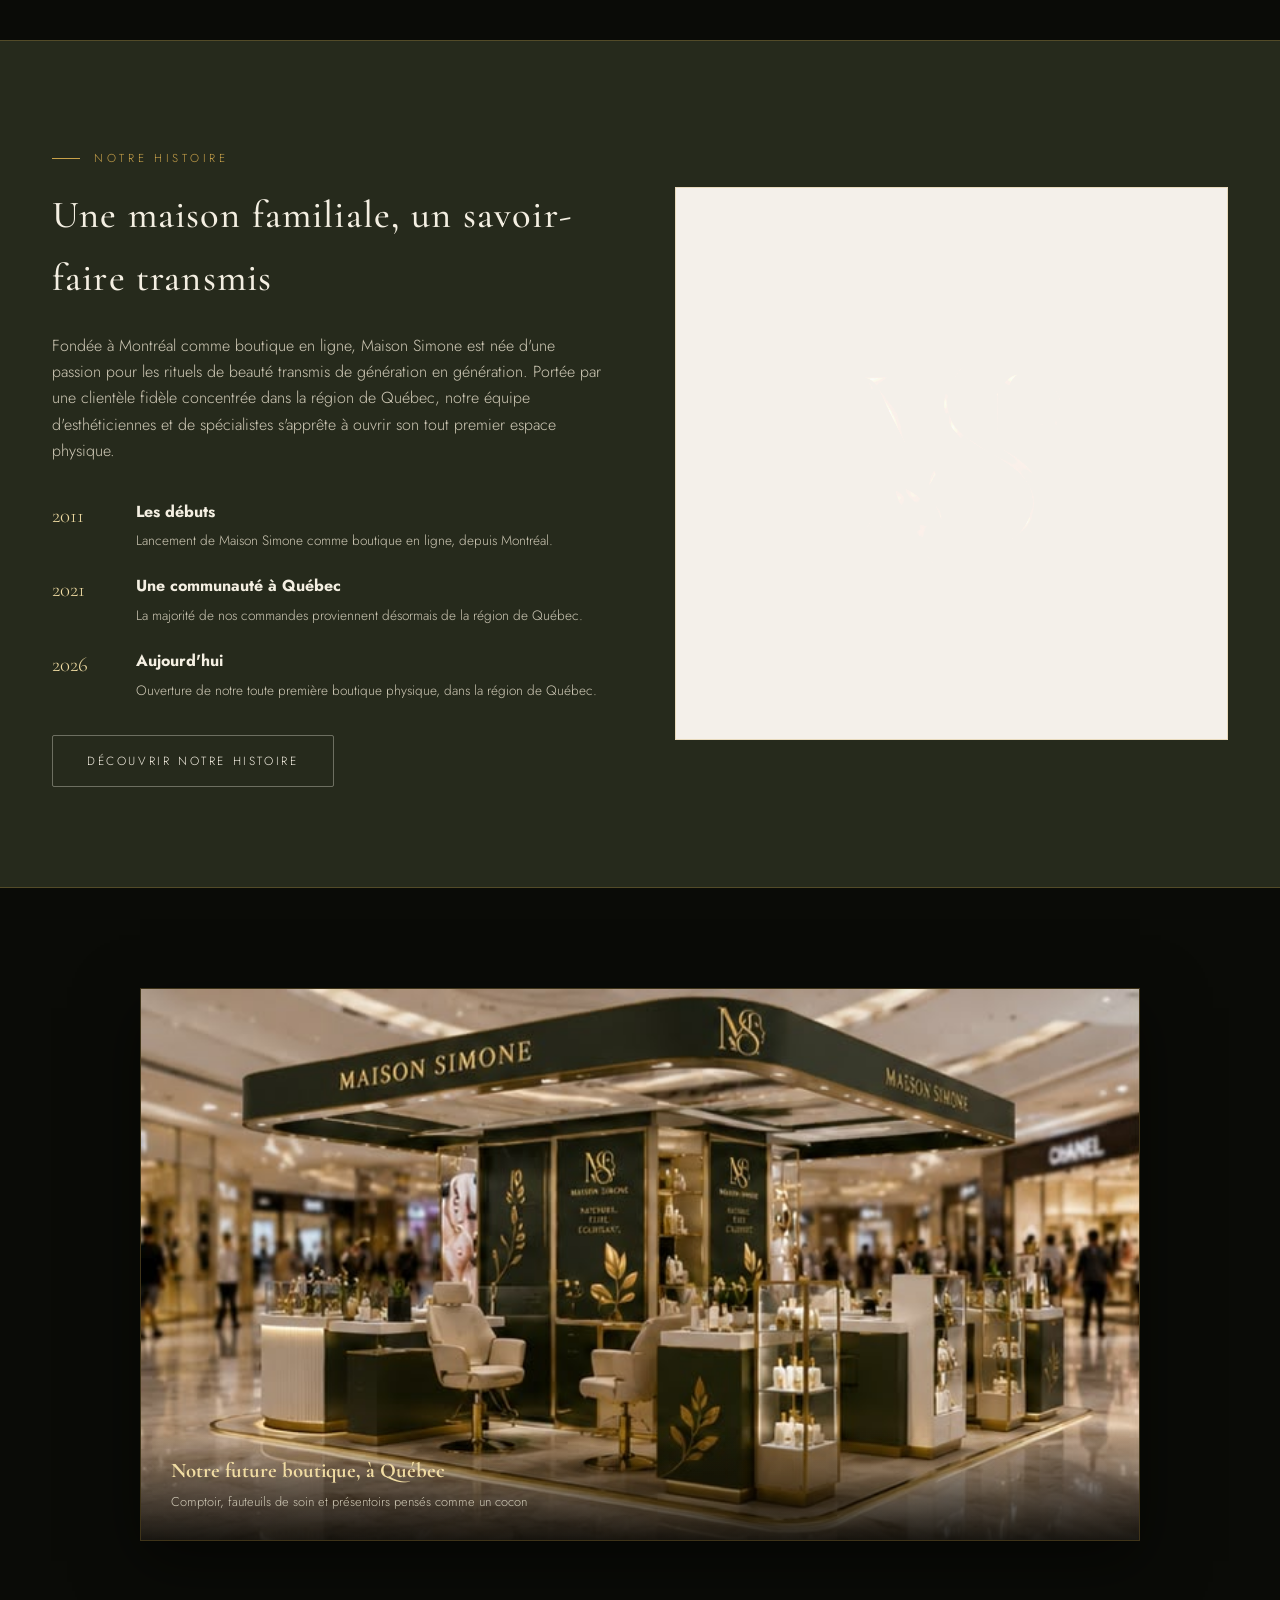
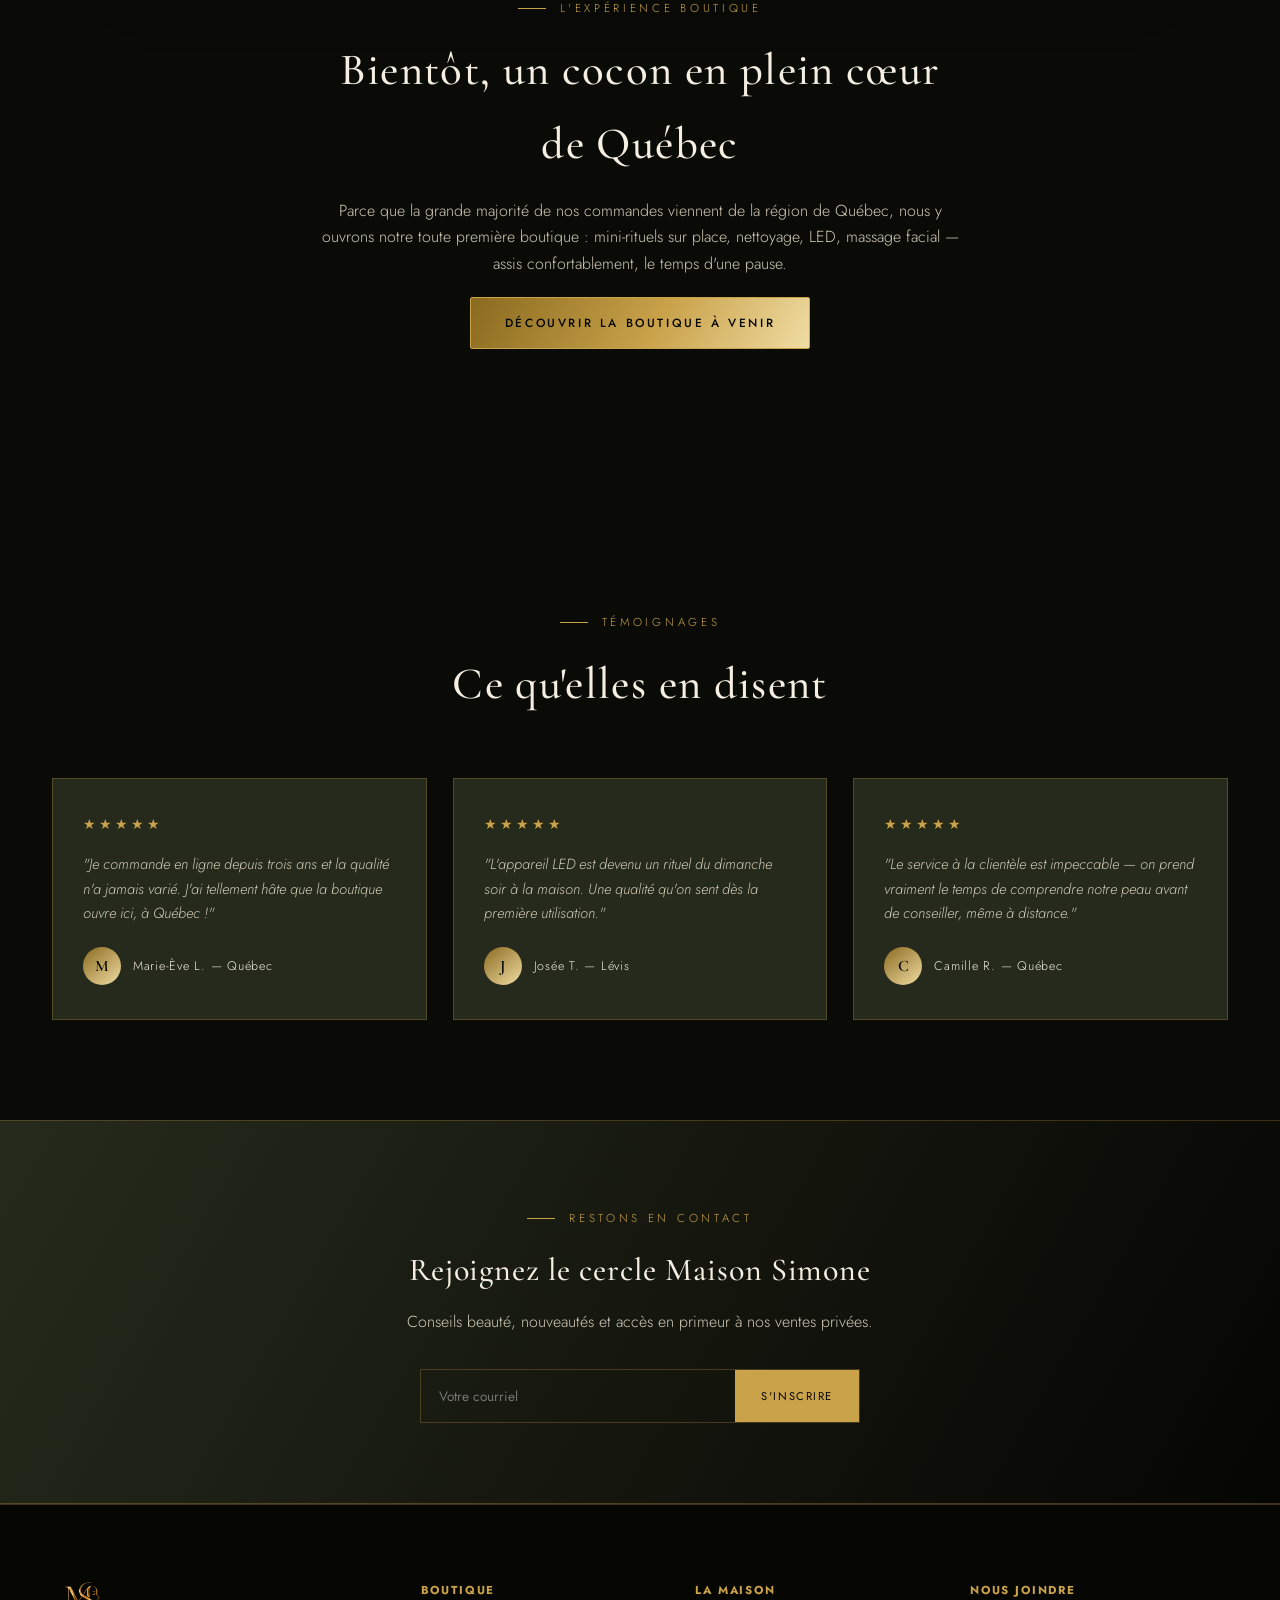
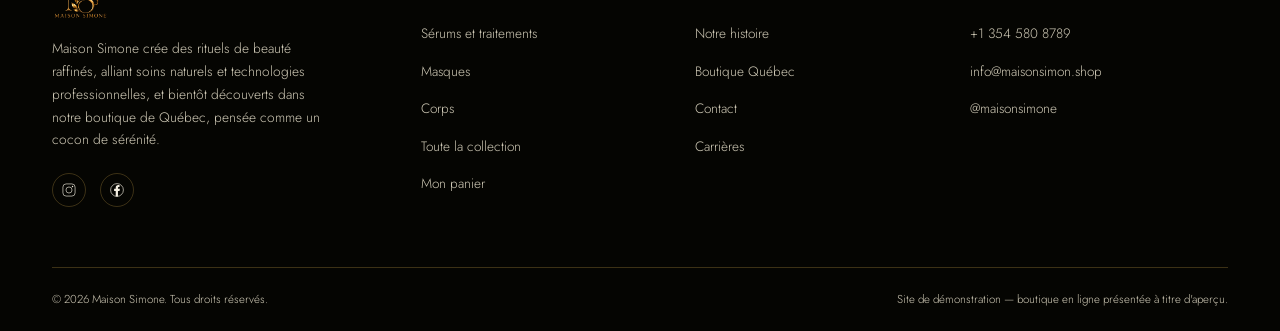
==== commit fcba4450: "Remplace le catalogue par les 28 produits Pearl de Flore (fr-CA) - js/data.js : nouveau catalogue tr" ====
--- a/index.html
+++ b/index.html
@@ -68,15 +68,15 @@
 </section>
 
 <section class="cat-strip">
-  <a href="produits.html?cat=soins" class="cat-card reveal">
+  <a href="produits.html?cat=serums" class="cat-card reveal">
     <svg><use href="#i-jar"/></svg>
     <h3 class="serif">Soins visage</h3>
     <p>Sérums, crèmes et masques formulés avec des actifs naturels</p>
   </a>
-  <a href="produits.html?cat=appareils" class="cat-card reveal">
-    <svg><use href="#i-led"/></svg>
-    <h3 class="serif">Appareils professionnels</h3>
-    <p>Technologies professionnelles, offertes directement à la maison</p>
+  <a href="produits.html?cat=corps" class="cat-card reveal">
+    <svg><use href="#i-bottle"/></svg>
+    <h3 class="serif">Soins du corps</h3>
+    <p>Beurre, gommage et crème aux extraits de rose et au karité</p>
   </a>
   <a href="boutiques.html" class="cat-card reveal">
     <svg><use href="#i-pin"/></svg>
@@ -90,7 +90,7 @@
     <div class="section-head reveal">
       <span class="eyebrow" style="justify-content:center">Sélection</span>
       <h2>Les incontournables</h2>
-      <p>Une sélection de nos soins et appareils les plus appréciés par notre clientèle.</p>
+      <p>Une sélection de nos soins les plus appréciés par notre clientèle.</p>
     </div>
     <div class="product-grid" data-featured></div>
     <div style="text-align:center;margin-top:52px">
@@ -188,8 +188,8 @@
         </div>
       </div>
       <div><h5>Boutique</h5><ul>
-        <li><a href="produits.html?cat=soins">Soins visage</a></li>
-        <li><a href="produits.html?cat=appareils">Appareils professionnels</a></li>
+        <li><a href="produits.html?cat=serums">Sérums et traitements</a></li>
+        <li><a href="produits.html?cat=masques">Masques</a></li><li><a href="produits.html?cat=corps">Corps</a></li>
         <li><a href="produits.html">Toute la collection</a></li>
         <li><a href="panier.html">Mon panier</a></li>
       </ul></div>
--- a/css/style.css
+++ b/css/style.css
@@ -308,6 +308,13 @@
 }
 .add-btn:hover{background:var(--gold);color:var(--black-deep)}
 
+/* Photos produits */
+.pc-media{background:#f4f0ea;padding:0;overflow:hidden}
+.pc-media img{width:100%;height:100%;object-fit:cover;display:block}
+.split-art:has(img){aspect-ratio:1/1;background:#f4f0ea}
+.split-art img{width:100%;height:100%;object-fit:contain}
+.cart-item img,.mcart-item img{width:64px;height:64px;object-fit:cover;flex-shrink:0;border:1px solid var(--line);background:#f4f0ea}
+
 /* Story / about split */
 .split{display:grid;grid-template-columns:1fr 1fr;gap:70px;align-items:center}
 @media(max-width:900px){.split{grid-template-columns:1fr;gap:40px}}
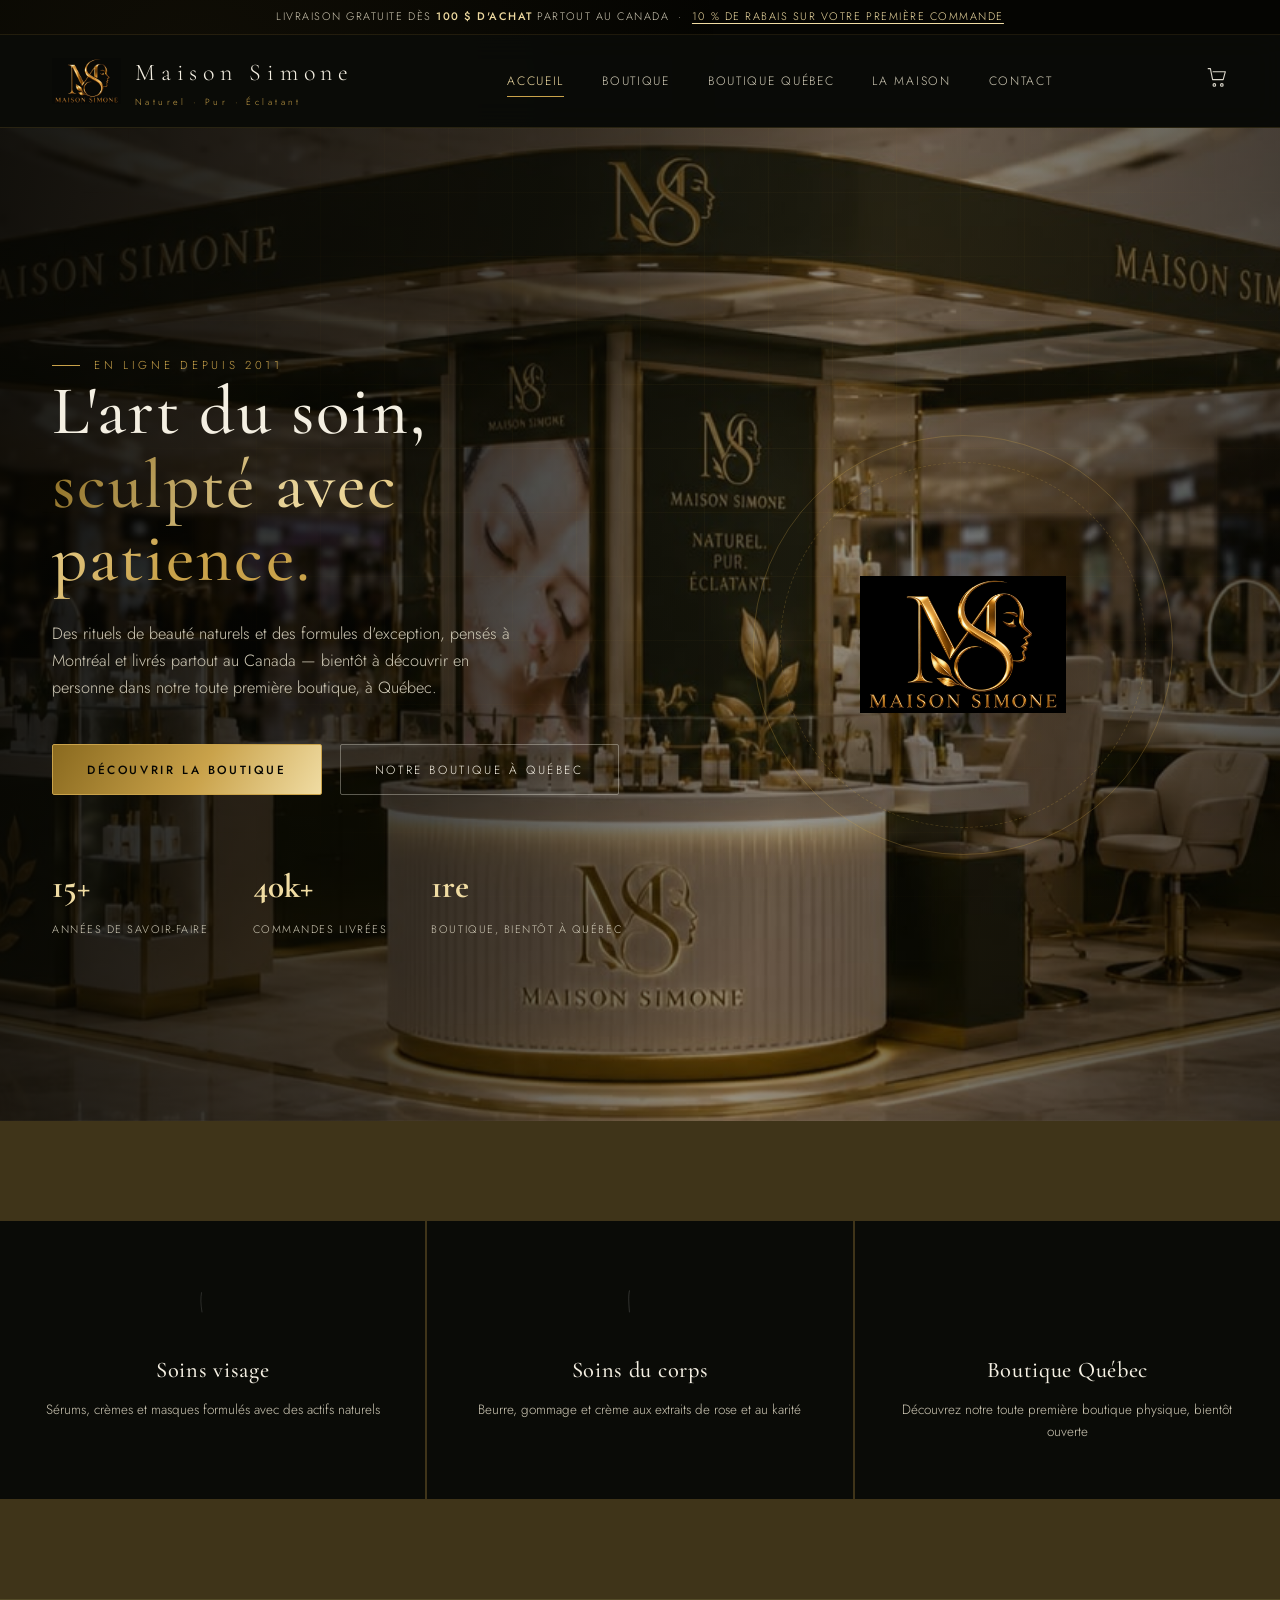
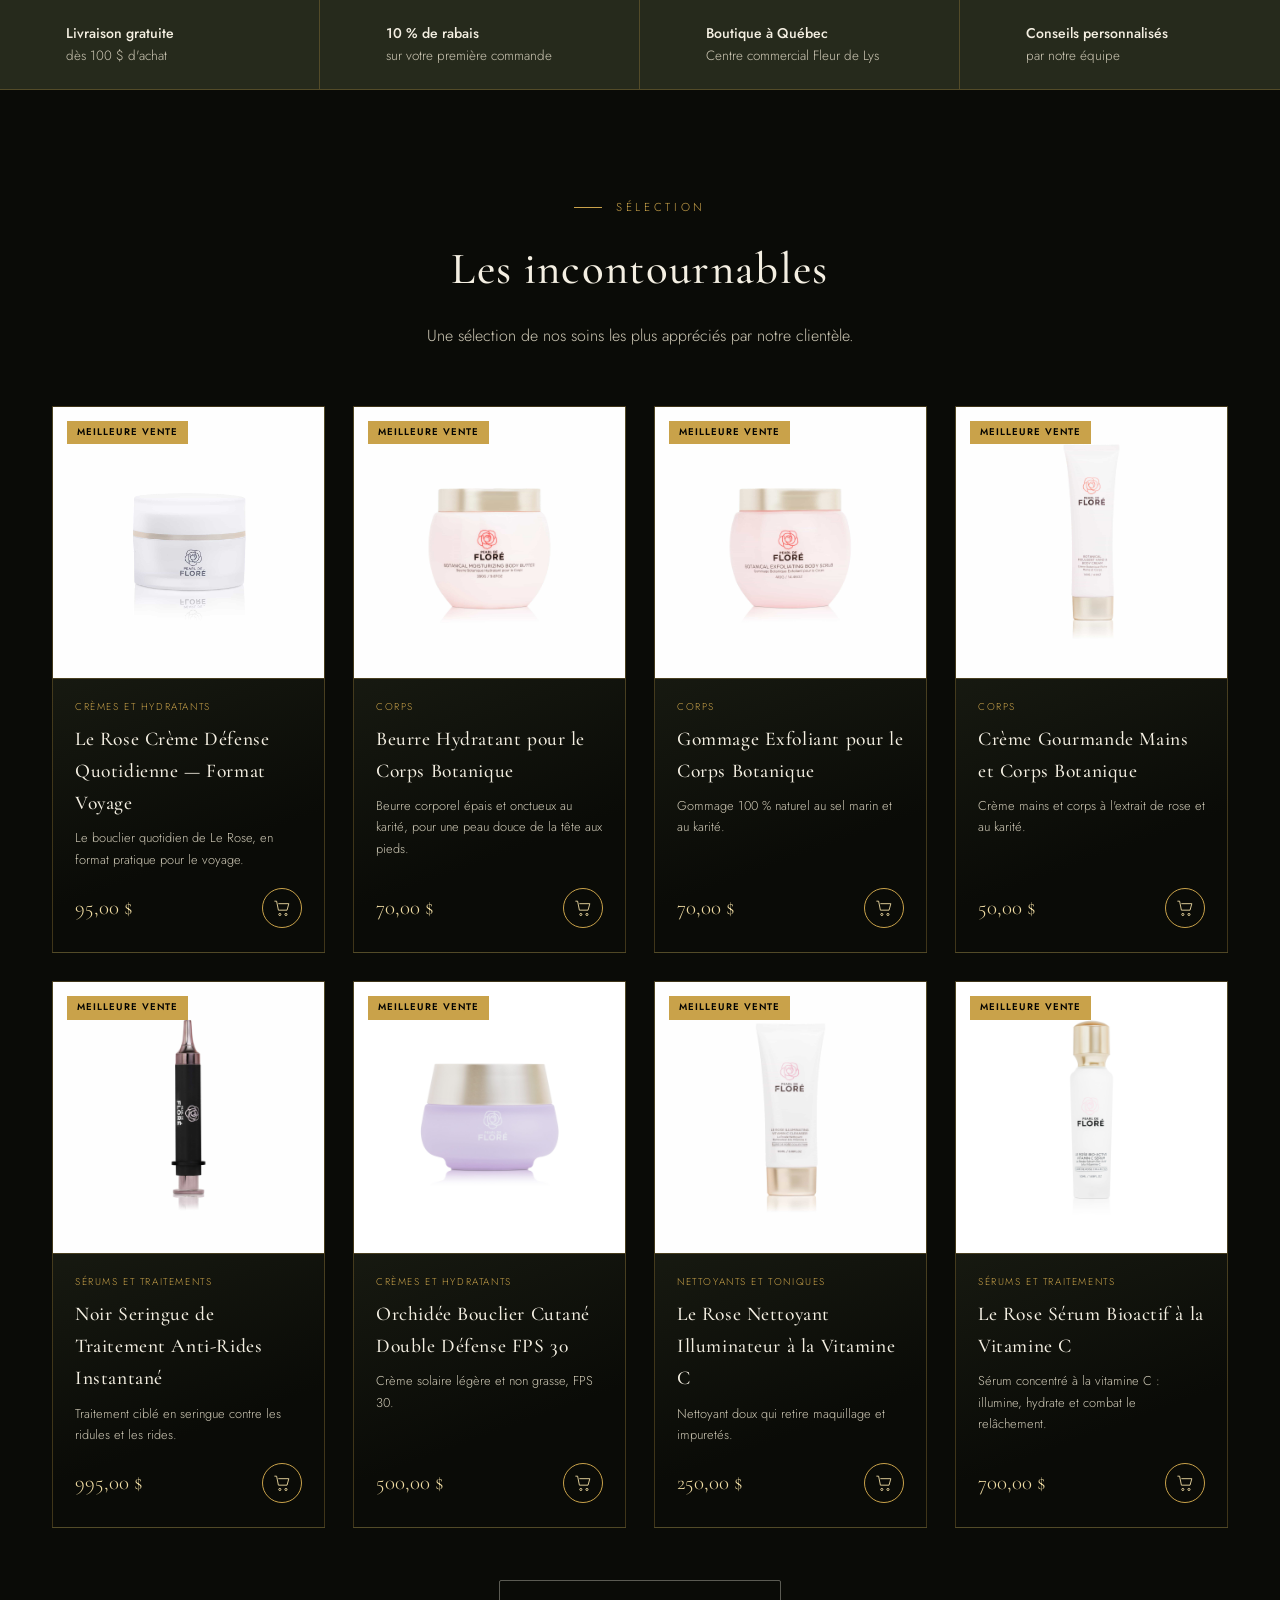
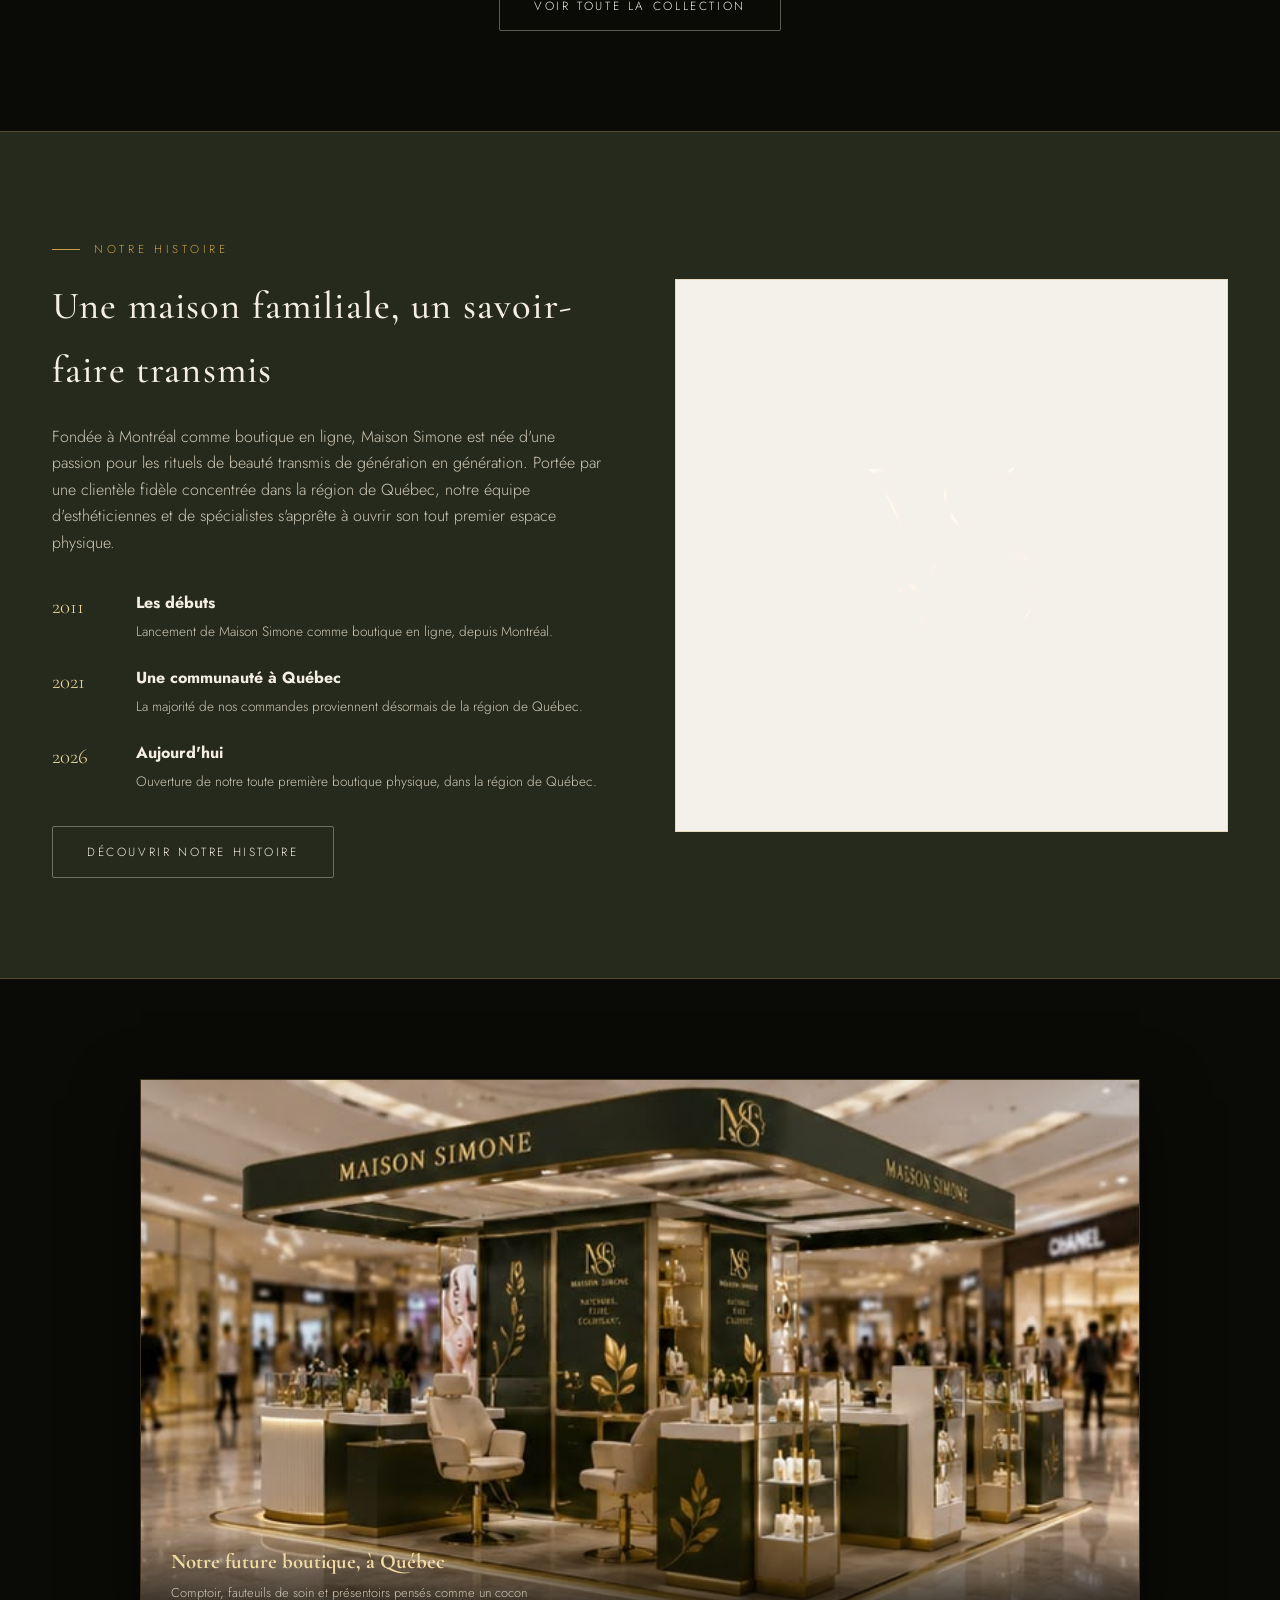
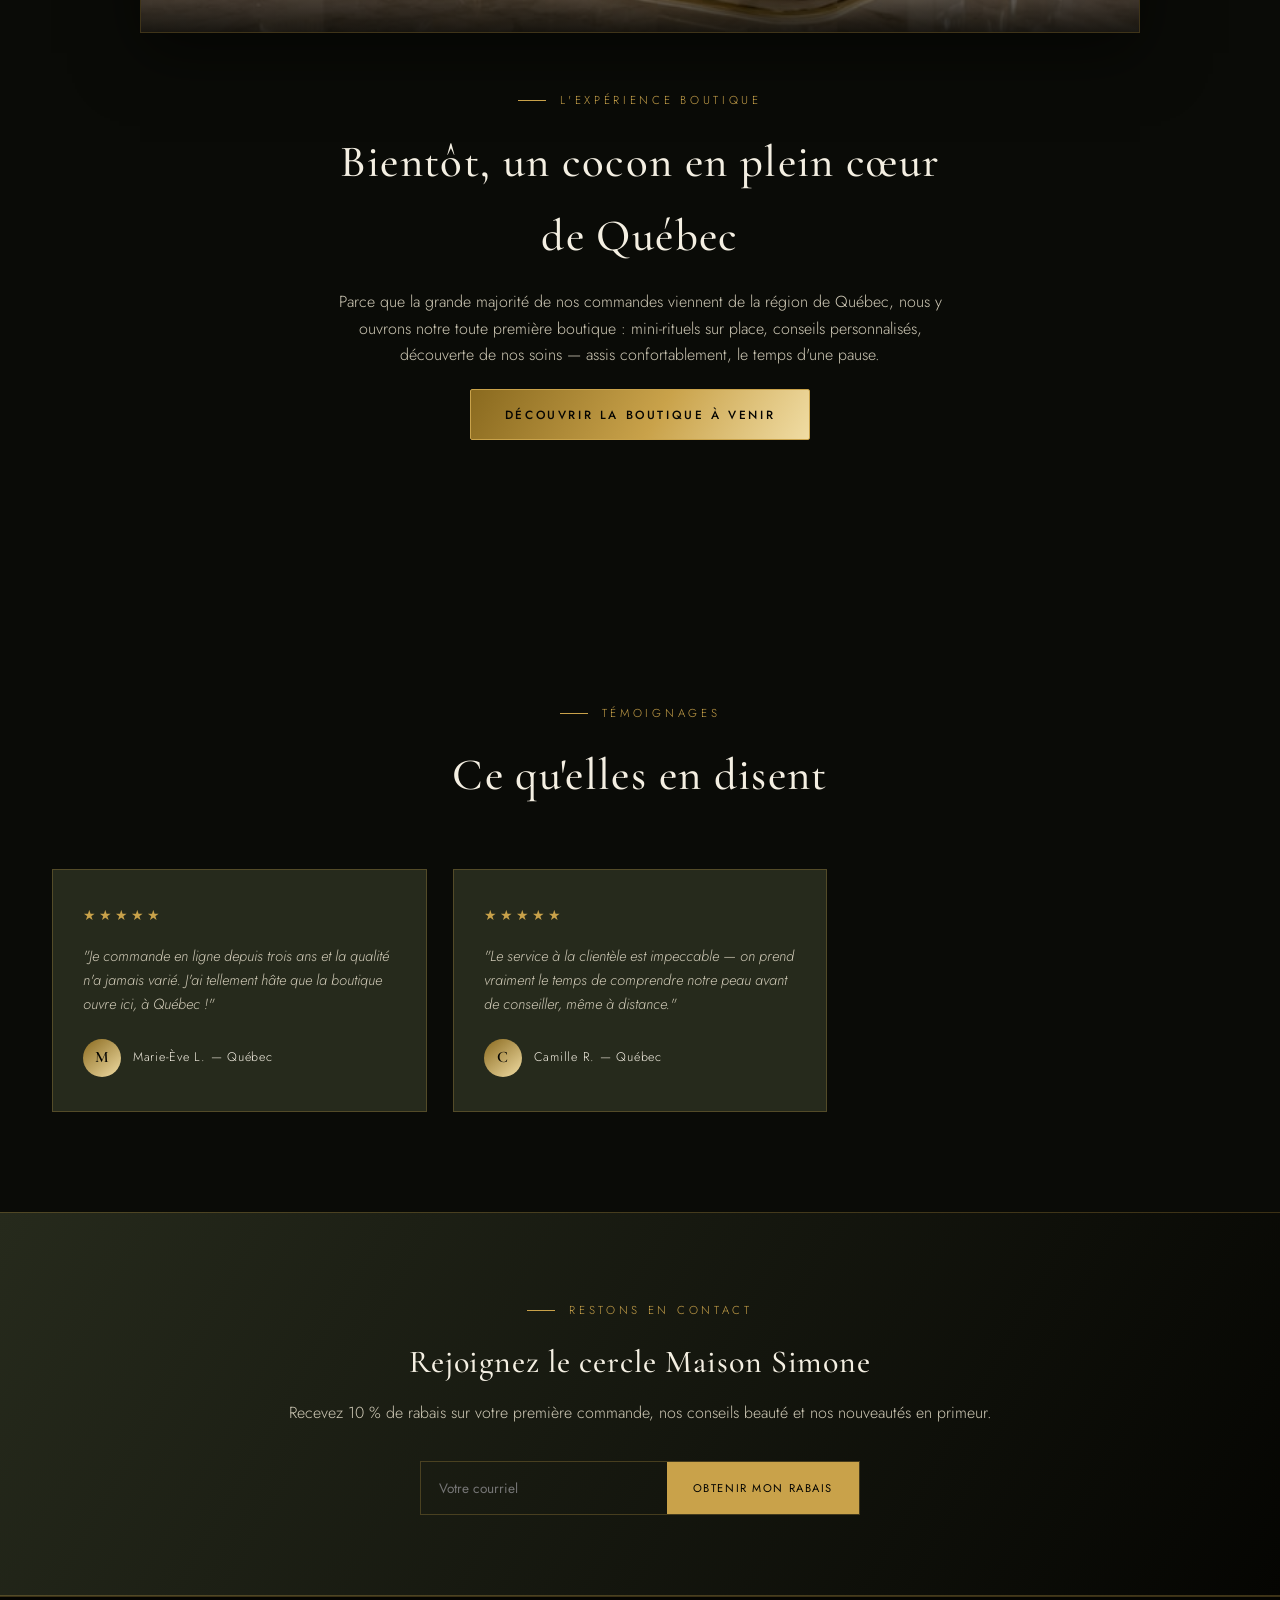
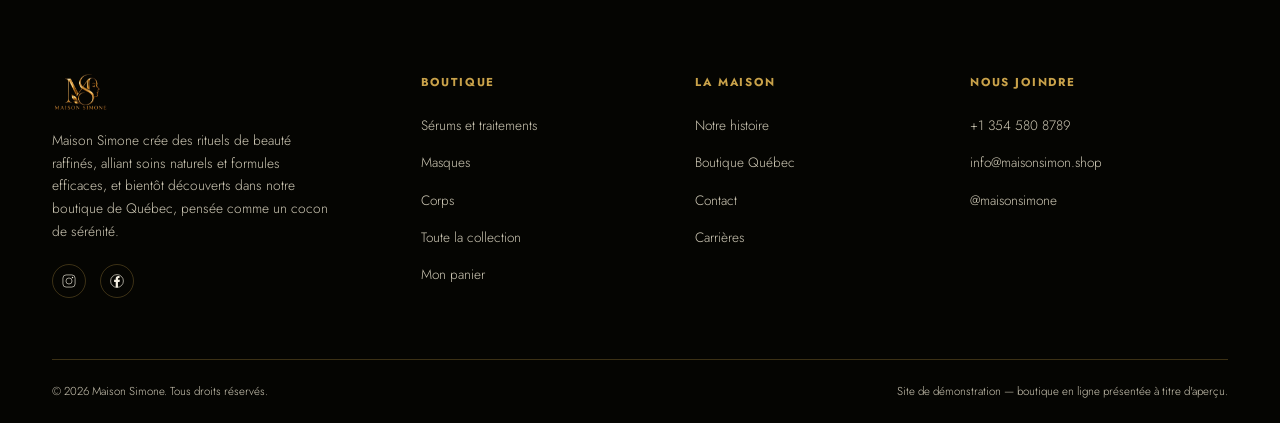
==== commit 07eadb5e: "Popup de bienvenue -10 %, code promo, panier et fiches produit améliorés - Popup de bienvenue (courr" ====
--- a/index.html
+++ b/index.html
@@ -4,13 +4,13 @@
 <meta charset="UTF-8">
 <meta name="viewport" content="width=device-width, initial-scale=1.0">
 <title>Maison Simone — Soins naturels en ligne &amp; boutique à Québec</title>
-<meta name="description" content="Maison Simone — soins du visage naturels et appareils professionnels, livrés partout au Canada, et bientôt découverts dans notre toute première boutique à Québec.">
-<link rel="icon" href="data:image/svg+xml,<svg xmlns=%22http://www.w3.org/2000/svg%22 viewBox=%220 0 100 100%22><rect width=%22100%22 height=%22100%22 fill=%22%230a0b07%22/><text x=%2250%22 y=%2266%22 font-size=%2255%22 text-anchor=%22middle%22 fill=%22%23c9a24a%22 font-family=%22Georgia,serif%22>M</text></svg>">
+<meta name="description" content="Maison Simone — soins du visage et du corps naturels, livrés partout au Canada, et bientôt découverts dans notre toute première boutique à Québec.">
+<meta property="og:type" content="website"><meta property="og:title" content="Maison Simone — Soins naturels en ligne et boutique à Québec"><meta property="og:description" content="Sérums, crèmes, masques et soins du corps. Livraison gratuite dès 100 $ et 10 % de rabais à votre première commande."><meta property="og:image" content="https://maisonsimon.shop/assets/img/products/le-rose-bio-active-vitamin-c-serum-1.jpg"><meta property="og:locale" content="fr_CA"><link rel="canonical" href="https://maisonsimon.shop/"><link rel="icon" href="data:image/svg+xml,<svg xmlns=%22http://www.w3.org/2000/svg%22 viewBox=%220 0 100 100%22><rect width=%22100%22 height=%22100%22 fill=%22%230a0b07%22/><text x=%2250%22 y=%2266%22 font-size=%2255%22 text-anchor=%22middle%22 fill=%22%23c9a24a%22 font-family=%22Georgia,serif%22>M</text></svg>">
 <link rel="stylesheet" href="css/style.css">
 </head>
 <body>
 
-<div class="topbar">Livraison gratuite dès <b>100&nbsp;$ d'achat</b> partout au Canada &nbsp;·&nbsp; Rituels signature en boutique</div>
+<div class="topbar">Livraison gratuite dès <b>100&nbsp;$ d'achat</b> partout au Canada &nbsp;·&nbsp; <a href="#" data-open-promo>10&nbsp;% de rabais sur votre première commande</a></div>
 <header class="site-header">
   <div class="navwrap">
     <a href="index.html" class="logo-mark">
@@ -48,7 +48,7 @@
     <div>
       <span class="eyebrow">En ligne depuis 2011</span>
       <h1>L'art du soin,<br><span class="gold-text">sculpté avec patience.</span></h1>
-      <p class="lead">Des rituels de beauté naturels et des technologies professionnelles, pensés à Montréal et livrés partout au Canada — bientôt à découvrir en personne dans notre toute première boutique, à Québec.</p>
+      <p class="lead">Des rituels de beauté naturels et des formules d'exception, pensés à Montréal et livrés partout au Canada — bientôt à découvrir en personne dans notre toute première boutique, à Québec.</p>
       <div class="hero-cta">
         <a href="produits.html" class="btn solid"><span>Découvrir la boutique</span></a>
         <a href="boutiques.html" class="btn ghost"><span>Notre boutique à Québec</span></a>
@@ -85,6 +85,13 @@
   </a>
 </section>
 
+<section class="benefits reveal" style="padding:0">
+  <div><svg><use href="#i-truck"/></svg><span><b>Livraison gratuite</b>dès 100&nbsp;$ d'achat</span></div>
+  <div><svg><use href="#i-mail"/></svg><span><b>10&nbsp;% de rabais</b>sur votre première commande</span></div>
+  <div><svg><use href="#i-pin"/></svg><span><b>Boutique à Québec</b>Centre commercial Fleur de Lys</span></div>
+  <div><svg><use href="#i-phone"/></svg><span><b>Conseils personnalisés</b>par notre équipe</span></div>
+</section>
+
 <section>
   <div class="container">
     <div class="section-head reveal">
@@ -132,7 +139,7 @@
     <div class="section-head reveal" style="margin-top:50px">
       <span class="eyebrow" style="justify-content:center">L'expérience boutique</span>
       <h2>Bientôt, un cocon en plein cœur de Québec</h2>
-      <p>Parce que la grande majorité de nos commandes viennent de la région de Québec, nous y ouvrons notre toute première boutique : mini-rituels sur place, nettoyage, LED, massage facial — assis confortablement, le temps d'une pause.</p>
+      <p>Parce que la grande majorité de nos commandes viennent de la région de Québec, nous y ouvrons notre toute première boutique : mini-rituels sur place, conseils personnalisés, découverte de nos soins — assis confortablement, le temps d'une pause.</p>
       <a href="boutiques.html" class="btn solid" style="margin-top:20px"><span>Découvrir la boutique à venir</span></a>
     </div>
   </div>
@@ -152,11 +159,6 @@
       </div>
       <div class="testi-card reveal">
         <div class="stars">★★★★★</div>
-        <p>"L'appareil LED est devenu un rituel du dimanche soir à la maison. Une qualité qu'on sent dès la première utilisation."</p>
-        <div class="testi-who"><div class="avatar-circle">J</div><span>Josée T. — Lévis</span></div>
-      </div>
-      <div class="testi-card reveal">
-        <div class="stars">★★★★★</div>
         <p>"Le service à la clientèle est impeccable — on prend vraiment le temps de comprendre notre peau avant de conseiller, même à distance."</p>
         <div class="testi-who"><div class="avatar-circle">C</div><span>Camille R. — Québec</span></div>
       </div>
@@ -168,10 +170,10 @@
   <div class="container">
     <span class="eyebrow" style="justify-content:center">Restons en contact</span>
     <h2 class="serif" style="font-size:2rem;margin-top:16px">Rejoignez le cercle Maison Simone</h2>
-    <p style="color:var(--cream-dim);margin-top:12px">Conseils beauté, nouveautés et accès en primeur à nos ventes privées.</p>
-    <form class="nl-form" data-fake-form>
+    <p style="color:var(--cream-dim);margin-top:12px">Recevez 10&nbsp;% de rabais sur votre première commande, nos conseils beauté et nos nouveautés en primeur.</p>
+    <form class="nl-form" data-newsletter>
       <input type="email" placeholder="Votre courriel" required>
-      <button type="submit">S'inscrire</button>
+      <button type="submit">Obtenir mon rabais</button>
     </form>
   </div>
 </section>
@@ -181,7 +183,7 @@
     <div class="foot-grid">
       <div class="foot-about">
         <img src="assets/img/logo.jpg" alt="Maison Simone" class="logo-img" style="height:38px">
-        <p>Maison Simone crée des rituels de beauté raffinés, alliant soins naturels et technologies professionnelles, et bientôt découverts dans notre boutique de Québec, pensée comme un cocon de sérénité.</p>
+        <p>Maison Simone crée des rituels de beauté raffinés, alliant soins naturels et formules efficaces, et bientôt découverts dans notre boutique de Québec, pensée comme un cocon de sérénité.</p>
         <div class="foot-social">
           <a href="#" aria-label="Instagram"><svg style="width:16px;height:16px"><use href="#i-ig"/></svg></a>
           <a href="#" aria-label="Facebook"><svg style="width:16px;height:16px"><use href="#i-fb"/></svg></a>
@@ -213,8 +215,10 @@
 </footer>
 
 <script src="js/icons.js"></script>
+<script src="js/config.js"></script>
 <script src="js/data.js"></script>
 <script src="js/cart.js"></script>
 <script src="js/main.js"></script>
+<script src="js/promo.js"></script>
 </body>
 </html>
--- a/css/style.css
+++ b/css/style.css
@@ -505,3 +505,96 @@
 /* Not found */
 .nf{text-align:center;padding:140px 20px}
 .nf .big{font-family:'Cormorant Garamond',serif;font-size:6rem;color:var(--gold-light)}
+
+/* ===== Popup de bienvenue ===== */
+.promo-overlay{position:fixed;inset:0;z-index:300;background:rgba(5,5,2,.78);display:flex;align-items:center;justify-content:center;padding:20px;opacity:0;visibility:hidden;transition:opacity .35s,visibility .35s}
+.promo-overlay.open{opacity:1;visibility:visible}
+.promo-lock{overflow:hidden}
+.promo-card{position:relative;display:grid;grid-template-columns:.9fr 1.1fr;max-width:820px;width:100%;background:var(--black);border:1px solid var(--line);box-shadow:var(--shadow);transform:translateY(18px) scale(.98);transition:transform .4s}
+.promo-overlay.open .promo-card{transform:none}
+.promo-art{background:#f4f0ea;min-height:100%}
+.promo-art img{width:100%;height:100%;object-fit:cover}
+.promo-body{padding:46px 40px}
+.promo-body h2{font-size:2rem;line-height:1.15;margin:14px 0 12px}
+.promo-body p{color:var(--cream-dim);font-size:.9rem}
+.promo-close{position:absolute;top:10px;right:10px;background:rgba(5,5,2,.75)!important;border-radius:50%;z-index:2;background:none;border:0;color:var(--cream);font-size:2rem;line-height:1;width:40px;height:40px;opacity:.8}
+.promo-close:hover{color:var(--gold-light);opacity:1}
+.promo-form{display:flex;flex-direction:column;gap:12px;margin-top:22px}
+.promo-form input{background:transparent;border:1px solid var(--line);color:var(--cream);padding:14px 16px;font-size:.95rem;outline:none}
+.promo-form input:focus{border-color:var(--gold)}
+.promo-form .btn{width:100%;justify-content:center}
+.promo-err{color:#e59a8a!important;margin-top:10px;font-size:.8rem!important}
+.promo-fine{font-size:.7rem!important;margin-top:14px;opacity:.75}
+.promo-skip{background:none;border:0;color:var(--cream-dim);font-size:.78rem;text-decoration:underline;margin-top:10px;padding:4px 0}
+.promo-code{display:flex;align-items:stretch;border:1px dashed var(--gold);margin:22px 0 14px}
+.promo-code b{flex:1;font-family:'Cormorant Garamond',serif;font-size:1.7rem;letter-spacing:.16em;color:var(--gold-light);text-align:center;padding:12px 8px;font-weight:600}
+.promo-code button{background:var(--gold);color:var(--black-deep);border:0;padding:0 20px;font-size:.78rem;letter-spacing:.1em;text-transform:uppercase;font-weight:600}
+.promo-done .btn,[data-promo-done] .btn{margin-top:22px}
+@media(max-width:700px){
+  .promo-card{grid-template-columns:1fr;max-height:92vh;overflow:auto}
+  .promo-art{height:150px}
+  .promo-body{padding:28px 22px 26px}
+  .promo-body h2{font-size:1.6rem}
+}
+
+/* ===== Bandeau annonce ===== */
+.topbar a{color:var(--gold-light);text-decoration:underline;text-underline-offset:3px}
+
+/* ===== Avantages (accueil) ===== */
+.benefits{display:grid;grid-template-columns:repeat(4,1fr);gap:0;border-top:1px solid var(--line);border-bottom:1px solid var(--line);background:var(--olive)}
+.benefits div{display:flex;align-items:center;gap:14px;padding:22px 26px;border-right:1px solid var(--line);font-size:.84rem;color:var(--cream-dim)}
+.benefits div:last-child{border-right:0}
+.benefits svg{width:26px;height:26px;color:var(--gold);flex-shrink:0}
+.benefits b{display:block;color:var(--cream);font-weight:500;font-size:.88rem}
+@media(max-width:900px){.benefits{grid-template-columns:1fr 1fr}.benefits div:nth-child(2){border-right:0}.benefits div:nth-child(-n+2){border-bottom:1px solid var(--line)}}
+@media(max-width:520px){.benefits{grid-template-columns:1fr}.benefits div{border-right:0;border-bottom:1px solid var(--line)}.benefits div:last-child{border-bottom:0}}
+
+/* ===== Catalogue : recherche et tri ===== */
+.catalogue-tools{display:flex;gap:14px;justify-content:center;align-items:center;flex-wrap:wrap;margin:-20px auto 40px;max-width:760px}
+.catalogue-tools input,.catalogue-tools select{background:transparent;border:1px solid var(--line);color:var(--cream);padding:11px 16px;font-size:.88rem;outline:none;min-width:0}
+.catalogue-tools input{flex:1 1 260px}
+.catalogue-tools select option{background:var(--black)}
+.catalogue-tools input:focus,.catalogue-tools select:focus{border-color:var(--gold)}
+.catalogue-tools .count{font-size:.78rem;color:var(--cream-dim)}
+.no-result{grid-column:1/-1;text-align:center;color:var(--cream-dim);padding:40px 0}
+
+/* ===== Fiche produit ===== */
+.thumbs{display:flex;gap:10px;margin-top:12px}
+.thumbs button{width:70px;height:70px;padding:0;border:1px solid var(--line);background:#f4f0ea;opacity:.65}
+.thumbs button.on,.thumbs button:hover{opacity:1;border-color:var(--gold)}
+.thumbs img{width:100%;height:100%;object-fit:cover}
+.opt-row{margin-top:24px;display:flex;align-items:center;gap:14px}
+.opt-row label{font-size:.78rem;letter-spacing:.14em;text-transform:uppercase;color:var(--gold-light)}
+.opt-row select{background:transparent;border:1px solid var(--line);color:var(--cream);padding:10px 14px;font-size:.9rem}
+.opt-row select option{background:var(--black)}
+.buy-row{display:flex;gap:16px;margin-top:30px;align-items:center;flex-wrap:wrap}
+.trust-list{margin-top:28px;display:grid;gap:10px;font-size:.84rem;color:var(--cream-dim)}
+.trust-list li{display:flex;gap:10px;align-items:flex-start}
+.trust-list svg{width:18px;height:18px;color:var(--gold);flex-shrink:0;margin-top:3px}
+.trust-list a{color:var(--gold-light);text-decoration:underline;text-underline-offset:3px}
+.sticky-buy{display:none}
+@media(max-width:700px){
+  .sticky-buy{display:flex;position:fixed;left:0;right:0;bottom:0;z-index:90;align-items:center;justify-content:space-between;gap:12px;padding:10px 16px;background:rgba(10,11,7,.97);border-top:1px solid var(--line)}
+  .sticky-buy div{min-width:0}
+  .sticky-buy b{display:block;font-size:.8rem;font-weight:500;white-space:nowrap;overflow:hidden;text-overflow:ellipsis}
+  .sticky-buy span{color:var(--gold-light);font-size:.85rem}
+  body:has(.sticky-buy){padding-bottom:64px}
+}
+
+/* ===== Panier ===== */
+.ship-bar{border:1px solid var(--line);padding:14px 18px;margin-bottom:22px;font-size:.86rem;color:var(--cream-dim)}
+.ship-bar b{color:var(--gold-light)}
+.ship-bar .bar{height:5px;background:rgba(244,239,226,.12);margin-top:10px;overflow:hidden}
+.ship-bar .bar i{display:block;height:100%;background:linear-gradient(90deg,var(--gold-dark),var(--gold-light));transition:width .4s}
+.ship-bar.ok{color:var(--gold-light)}
+.summary-row.discount{color:var(--gold-light)}
+.summary-row .remove-link{margin-left:6px;font-size:.72rem}
+.coupon-row{display:flex;margin-top:22px}
+.coupon-row input{flex:1;min-width:0;background:transparent;border:1px solid var(--line);border-right:0;color:var(--cream);padding:11px 14px;font-size:.85rem;outline:none;text-transform:uppercase}
+.coupon-row input:focus{border-color:var(--gold)}
+.coupon-row button{background:transparent;border:1px solid var(--gold);color:var(--gold-light);padding:0 18px;font-size:.74rem;letter-spacing:.1em;text-transform:uppercase}
+.coupon-row button:hover{background:var(--gold);color:var(--black-deep)}
+.coupon-msg{font-size:.76rem;color:var(--cream-dim);margin-top:8px}
+.coupon-msg a{color:var(--gold-light);text-decoration:underline}
+.coupon-msg.err{color:#e59a8a}
+.upsell-wrap{padding-top:10px}
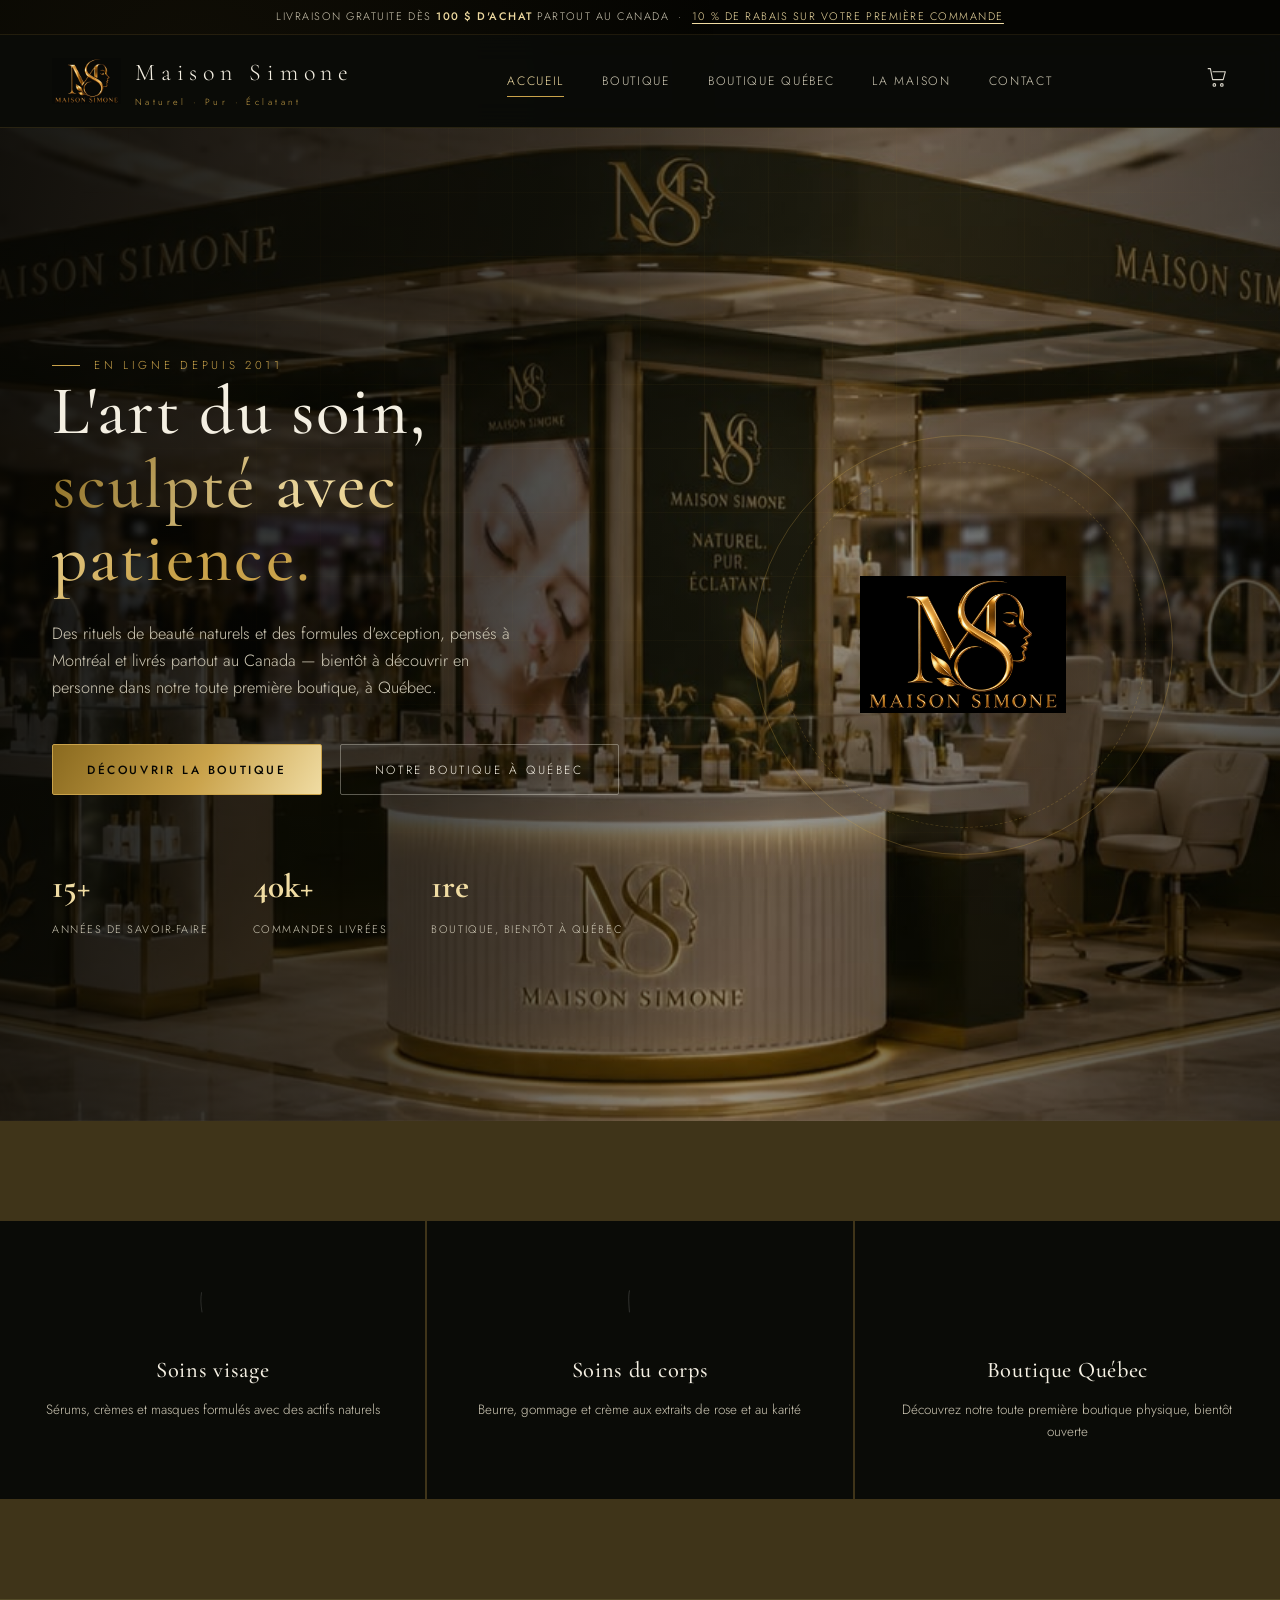
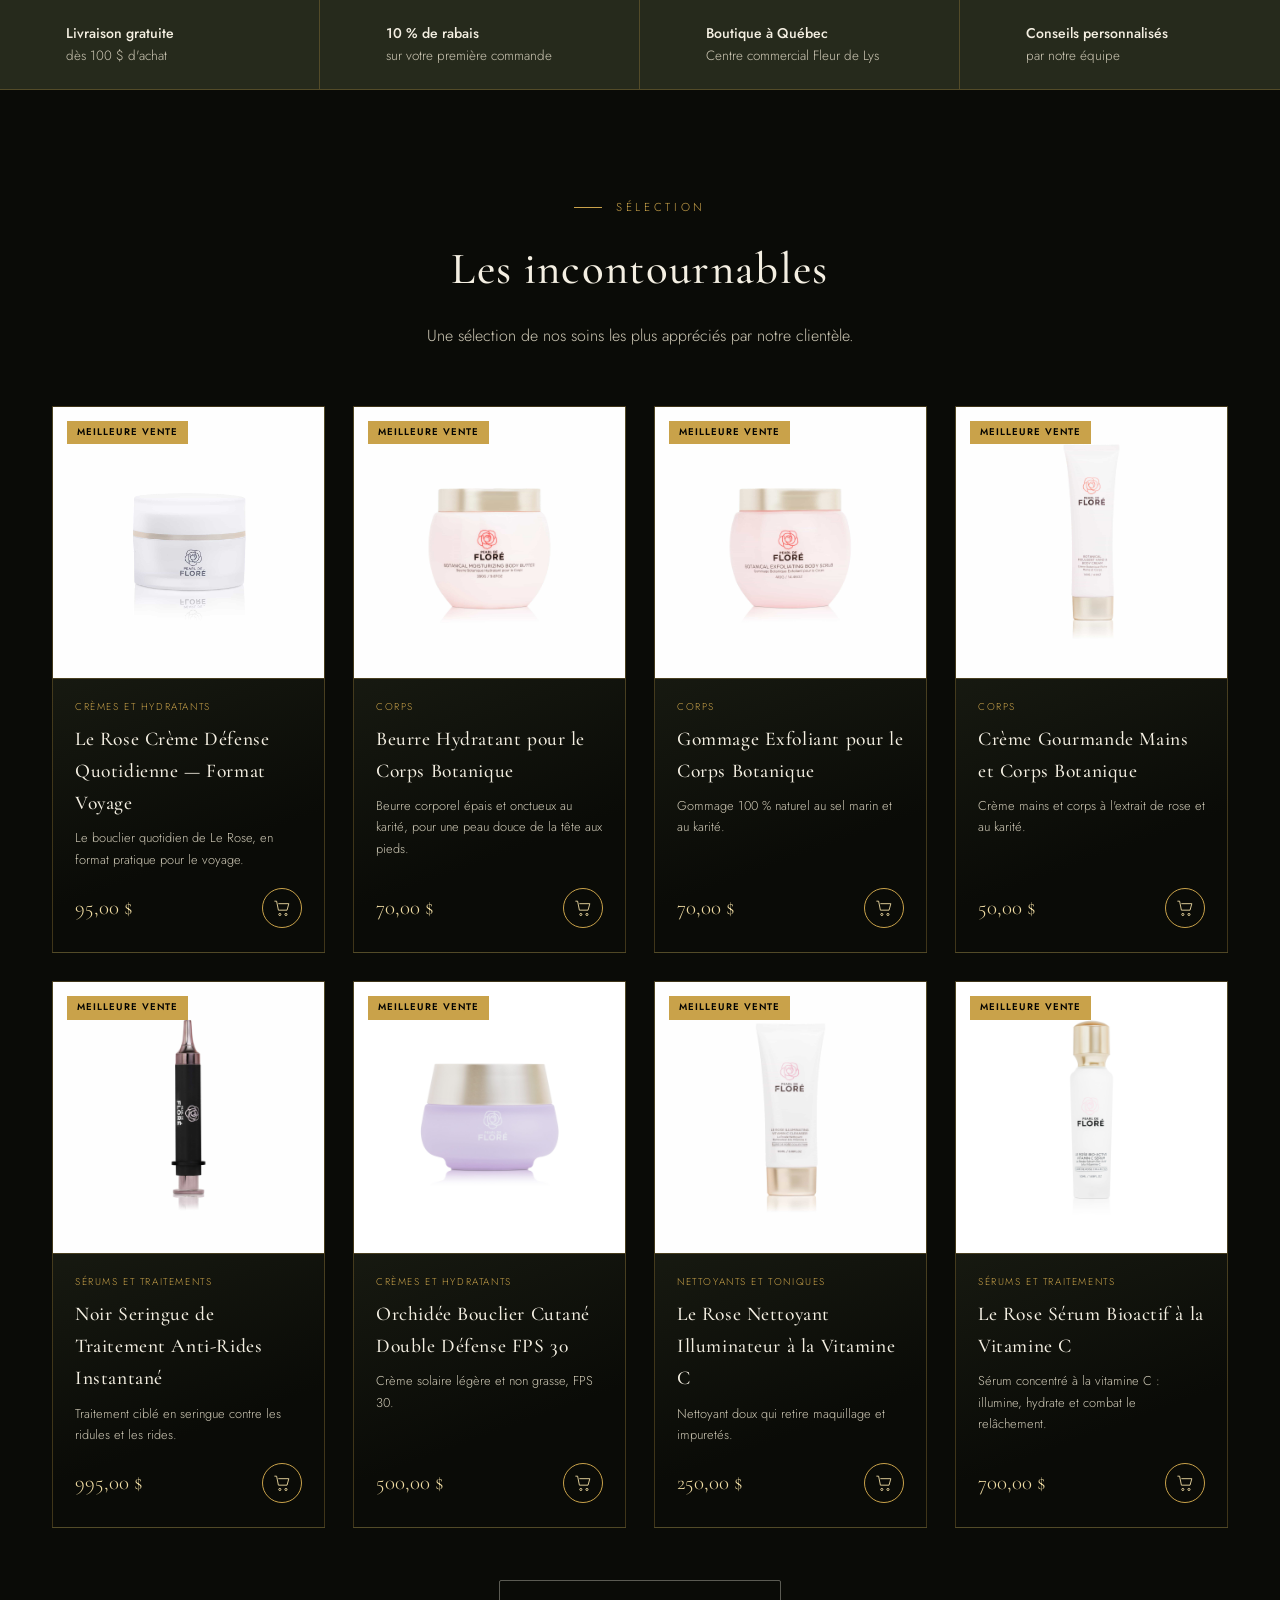
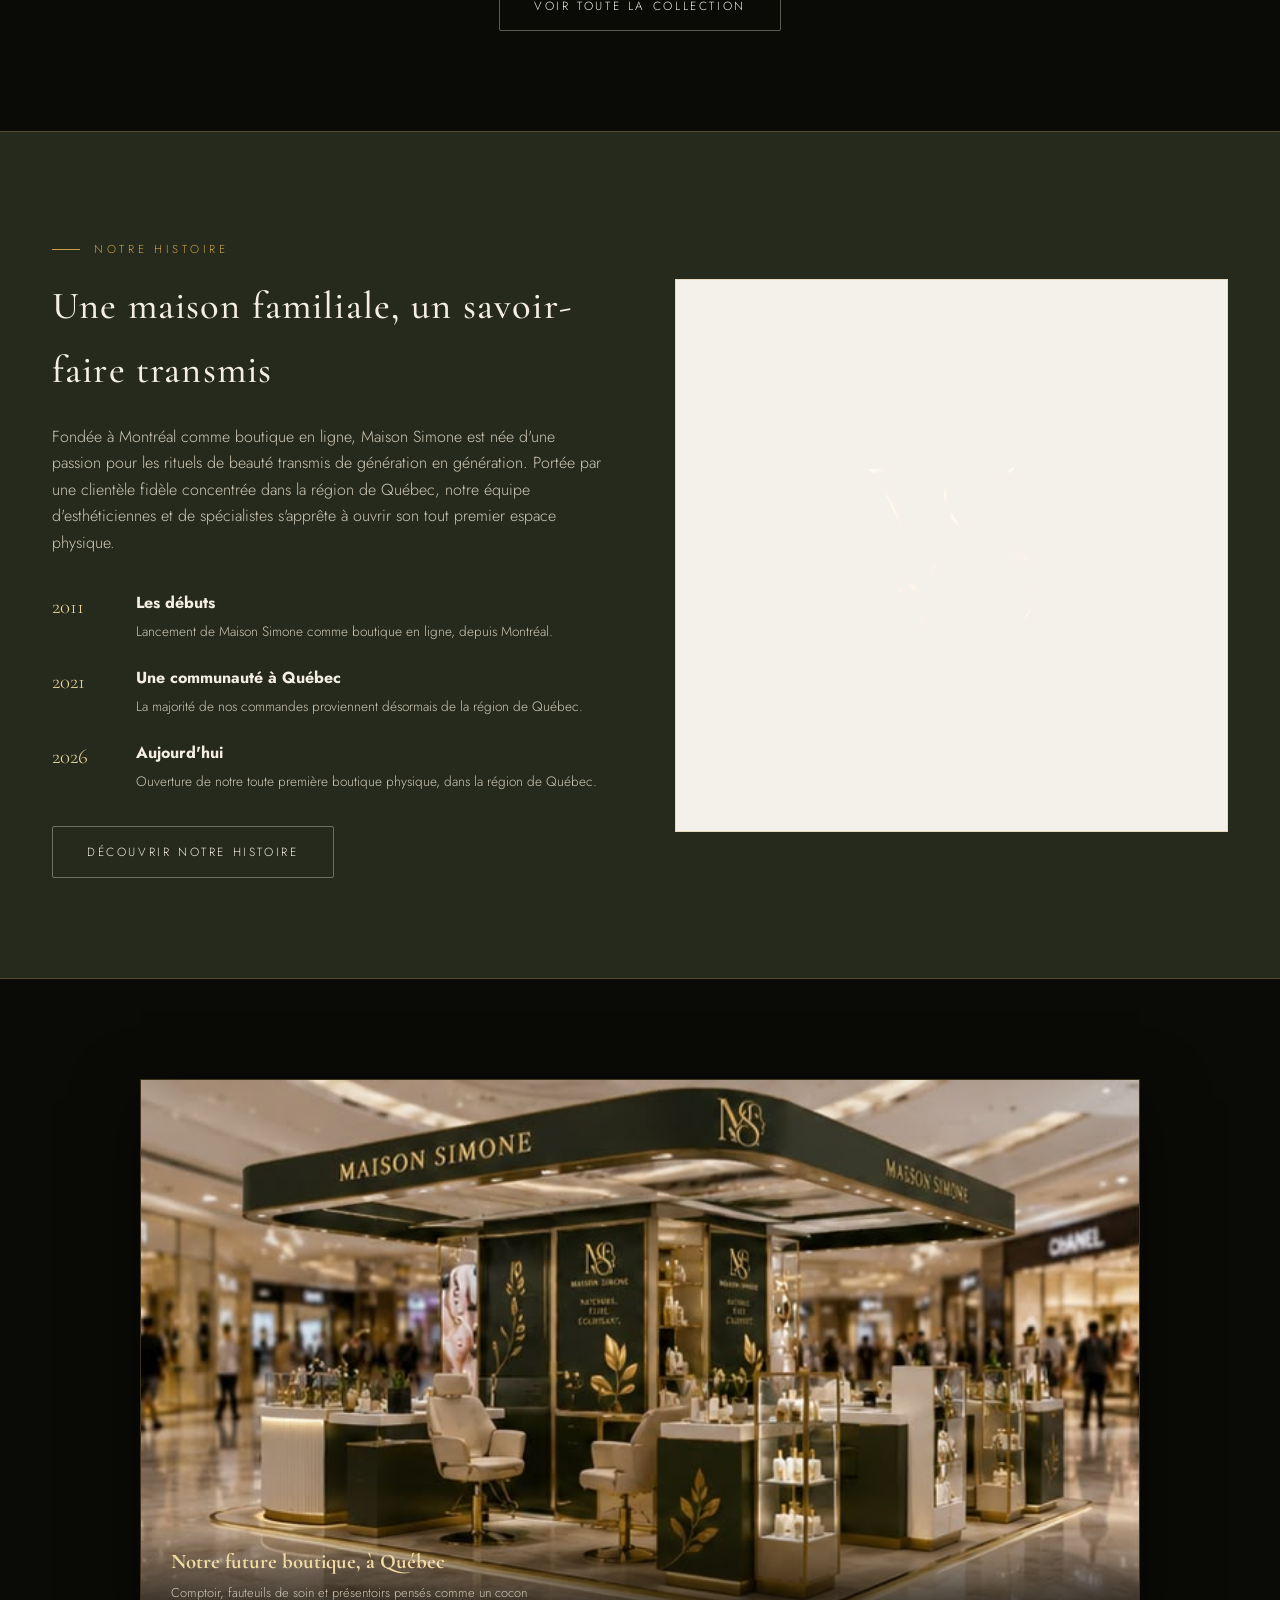
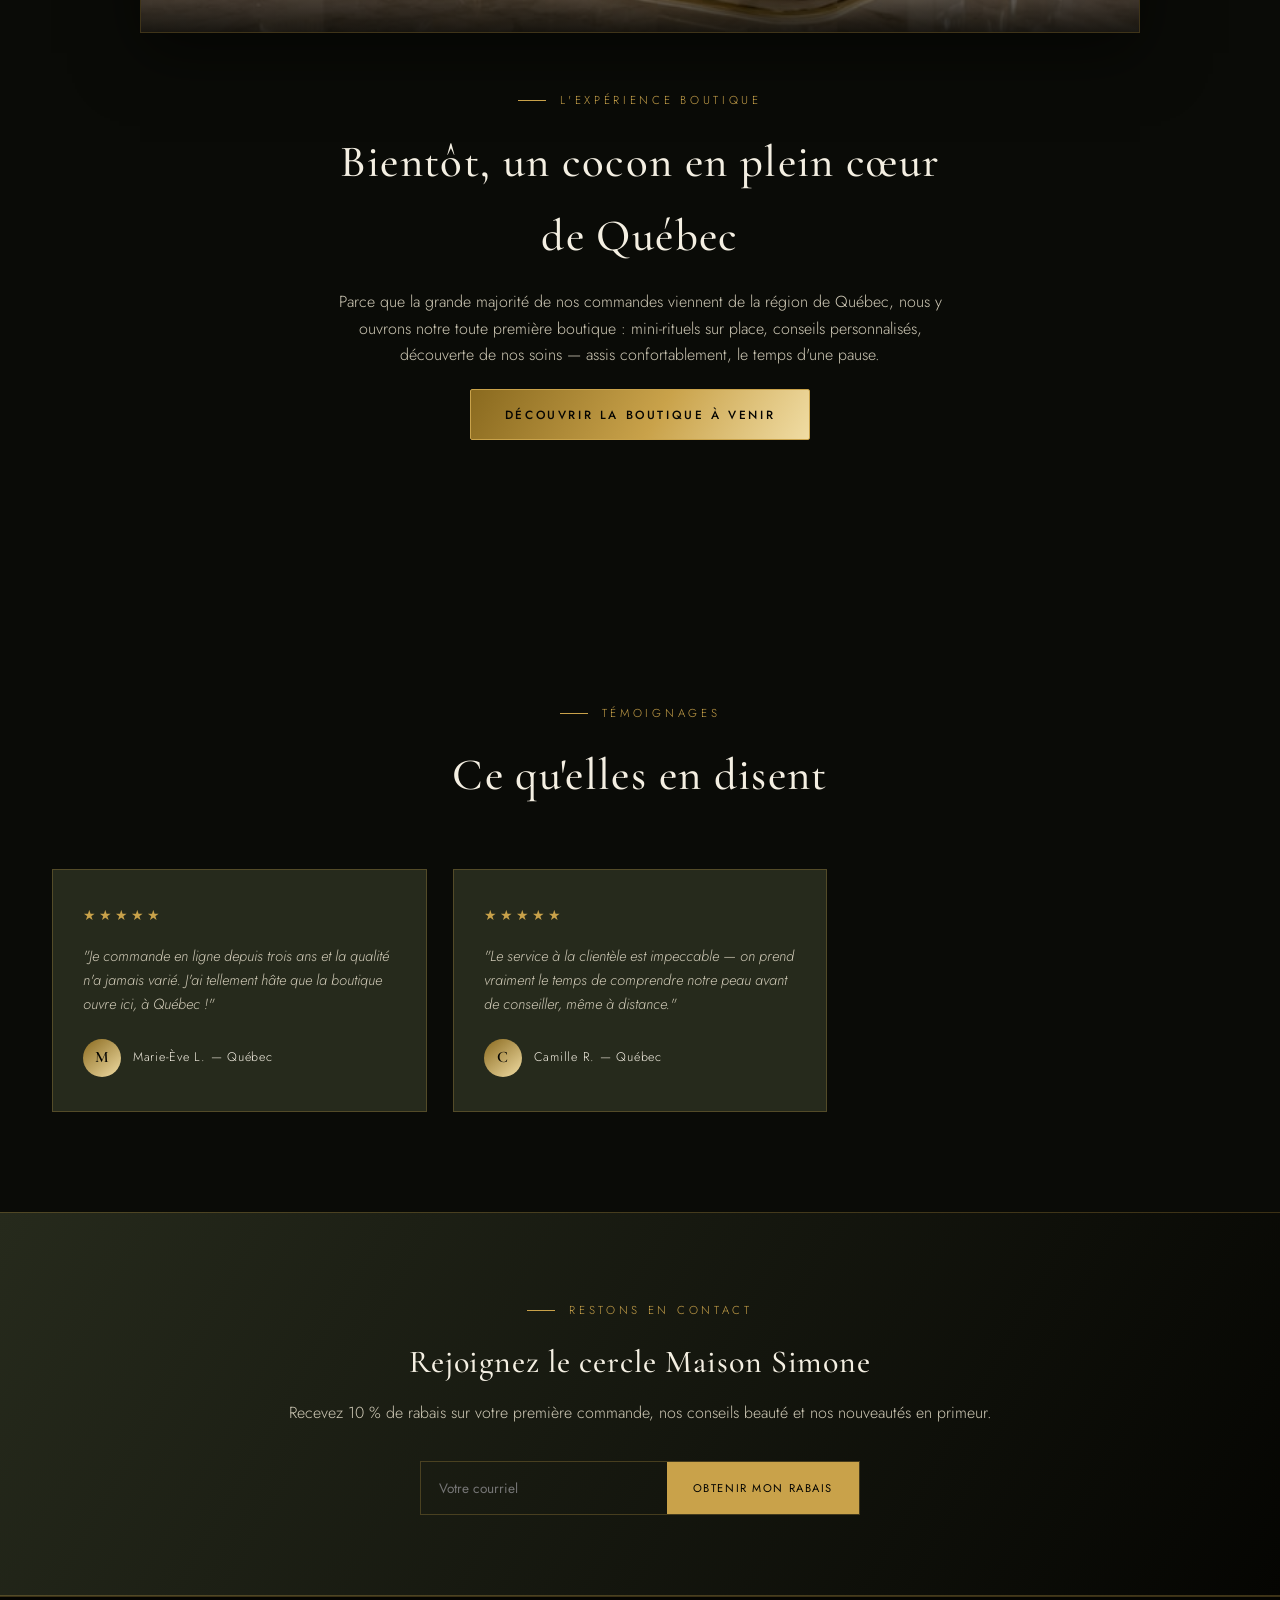
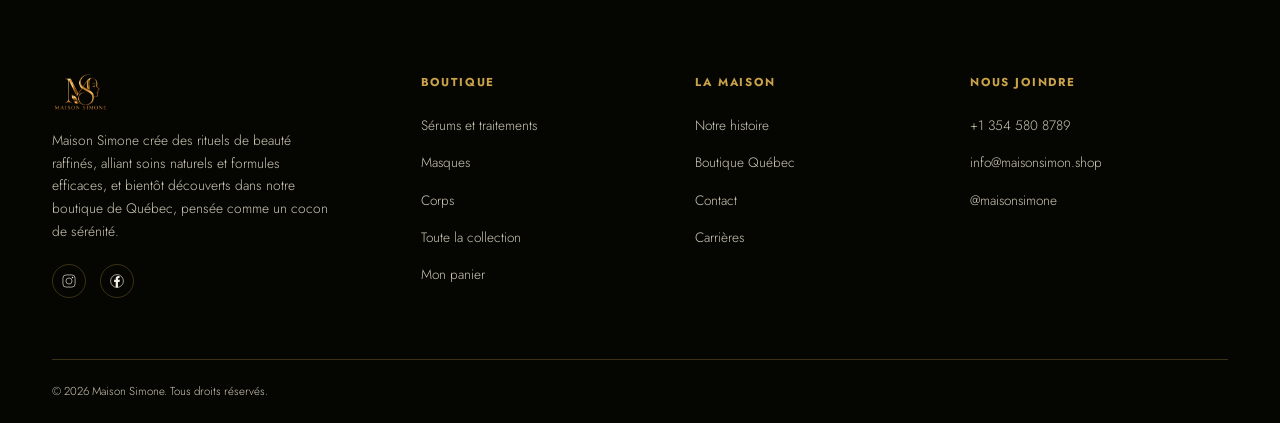
==== commit 67002ab7: "Active le paiement Stripe (Worker Cloudflare déployé) - js/config.js : checkoutEndpoint pointe vers " ====
--- a/index.html
+++ b/index.html
@@ -209,7 +209,7 @@
     </div>
     <div class="foot-bottom">
       <span>© 2026 Maison Simone. Tous droits réservés.</span>
-      <span>Site de démonstration — boutique en ligne présentée à titre d'aperçu.</span>
+      
     </div>
   </div>
 </footer>
--- a/css/style.css
+++ b/css/style.css
@@ -598,3 +598,7 @@
 .coupon-msg a{color:var(--gold-light);text-decoration:underline}
 .coupon-msg.err{color:#e59a8a}
 .upsell-wrap{padding-top:10px}
+
+/* Paiement */
+.pay-err{color:#e59a8a;font-size:.8rem;margin-top:12px;text-align:center}
+.btn:disabled{opacity:.6;cursor:wait}
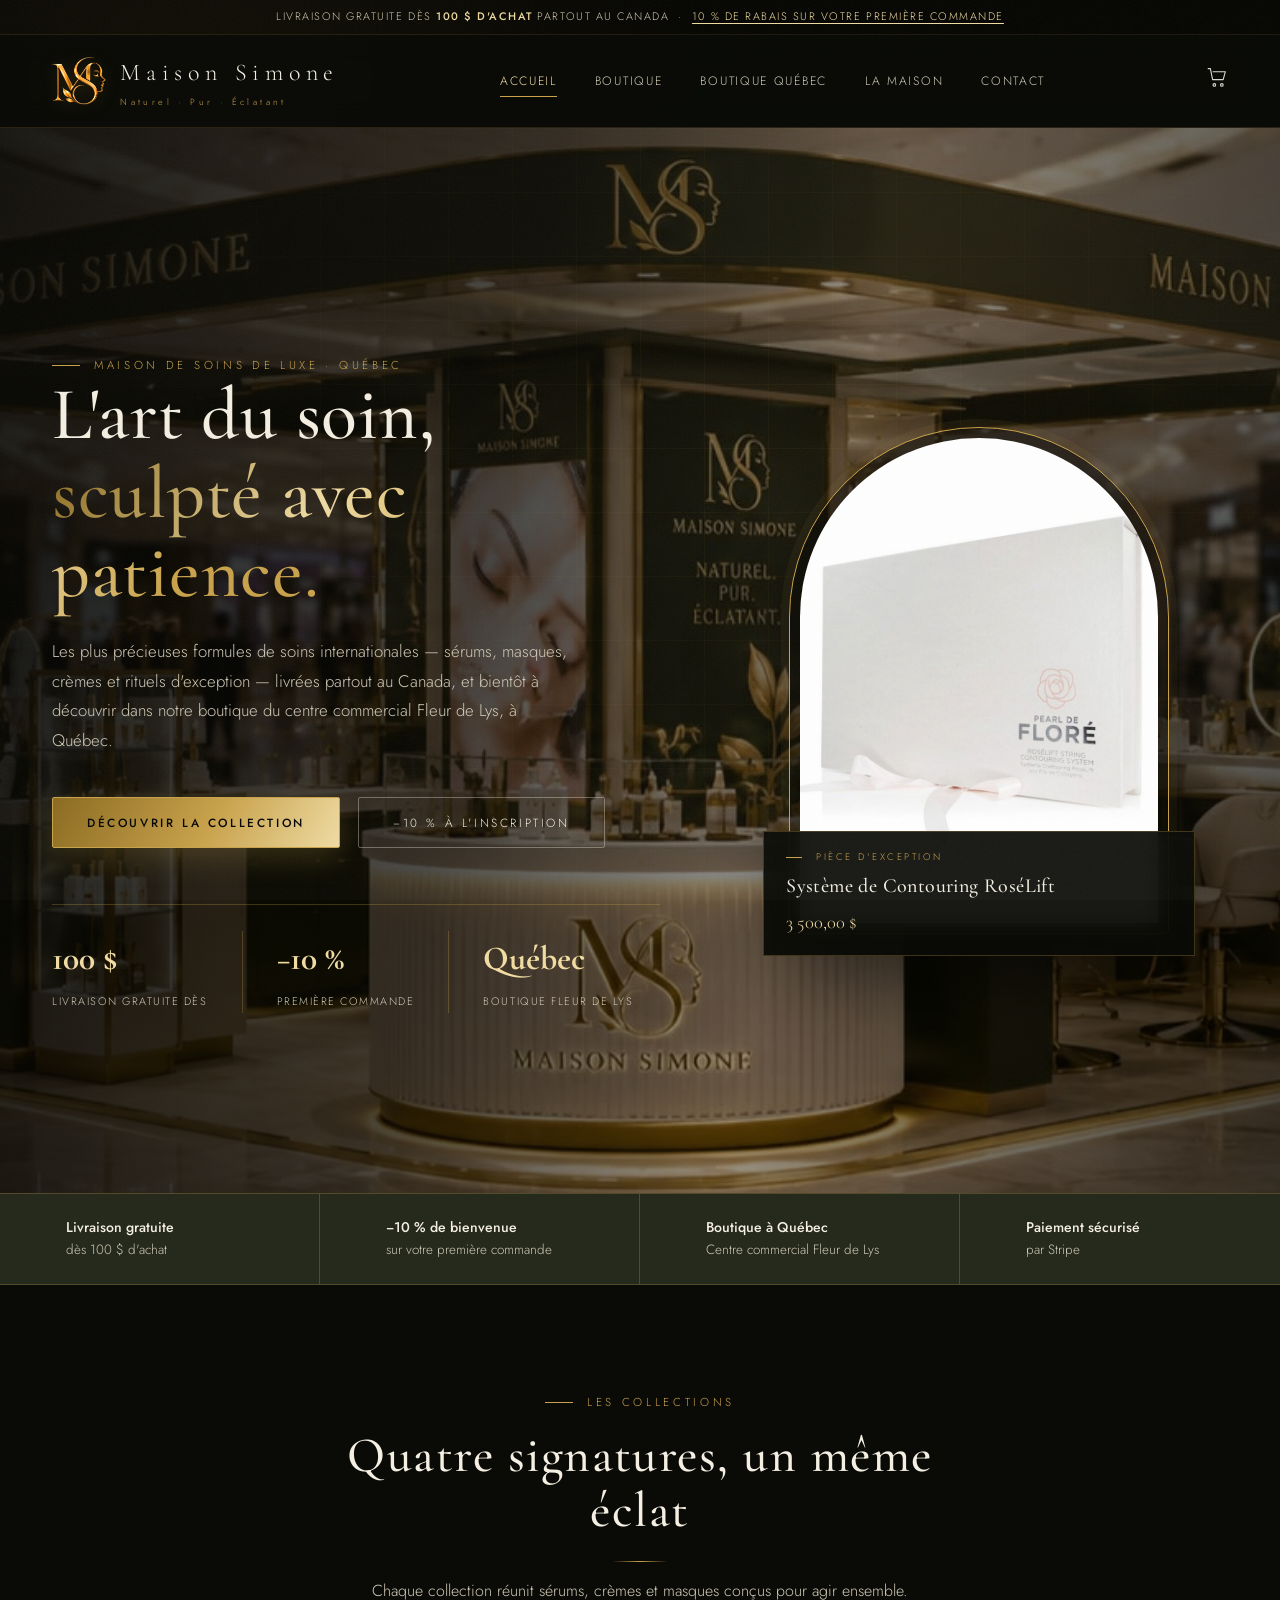
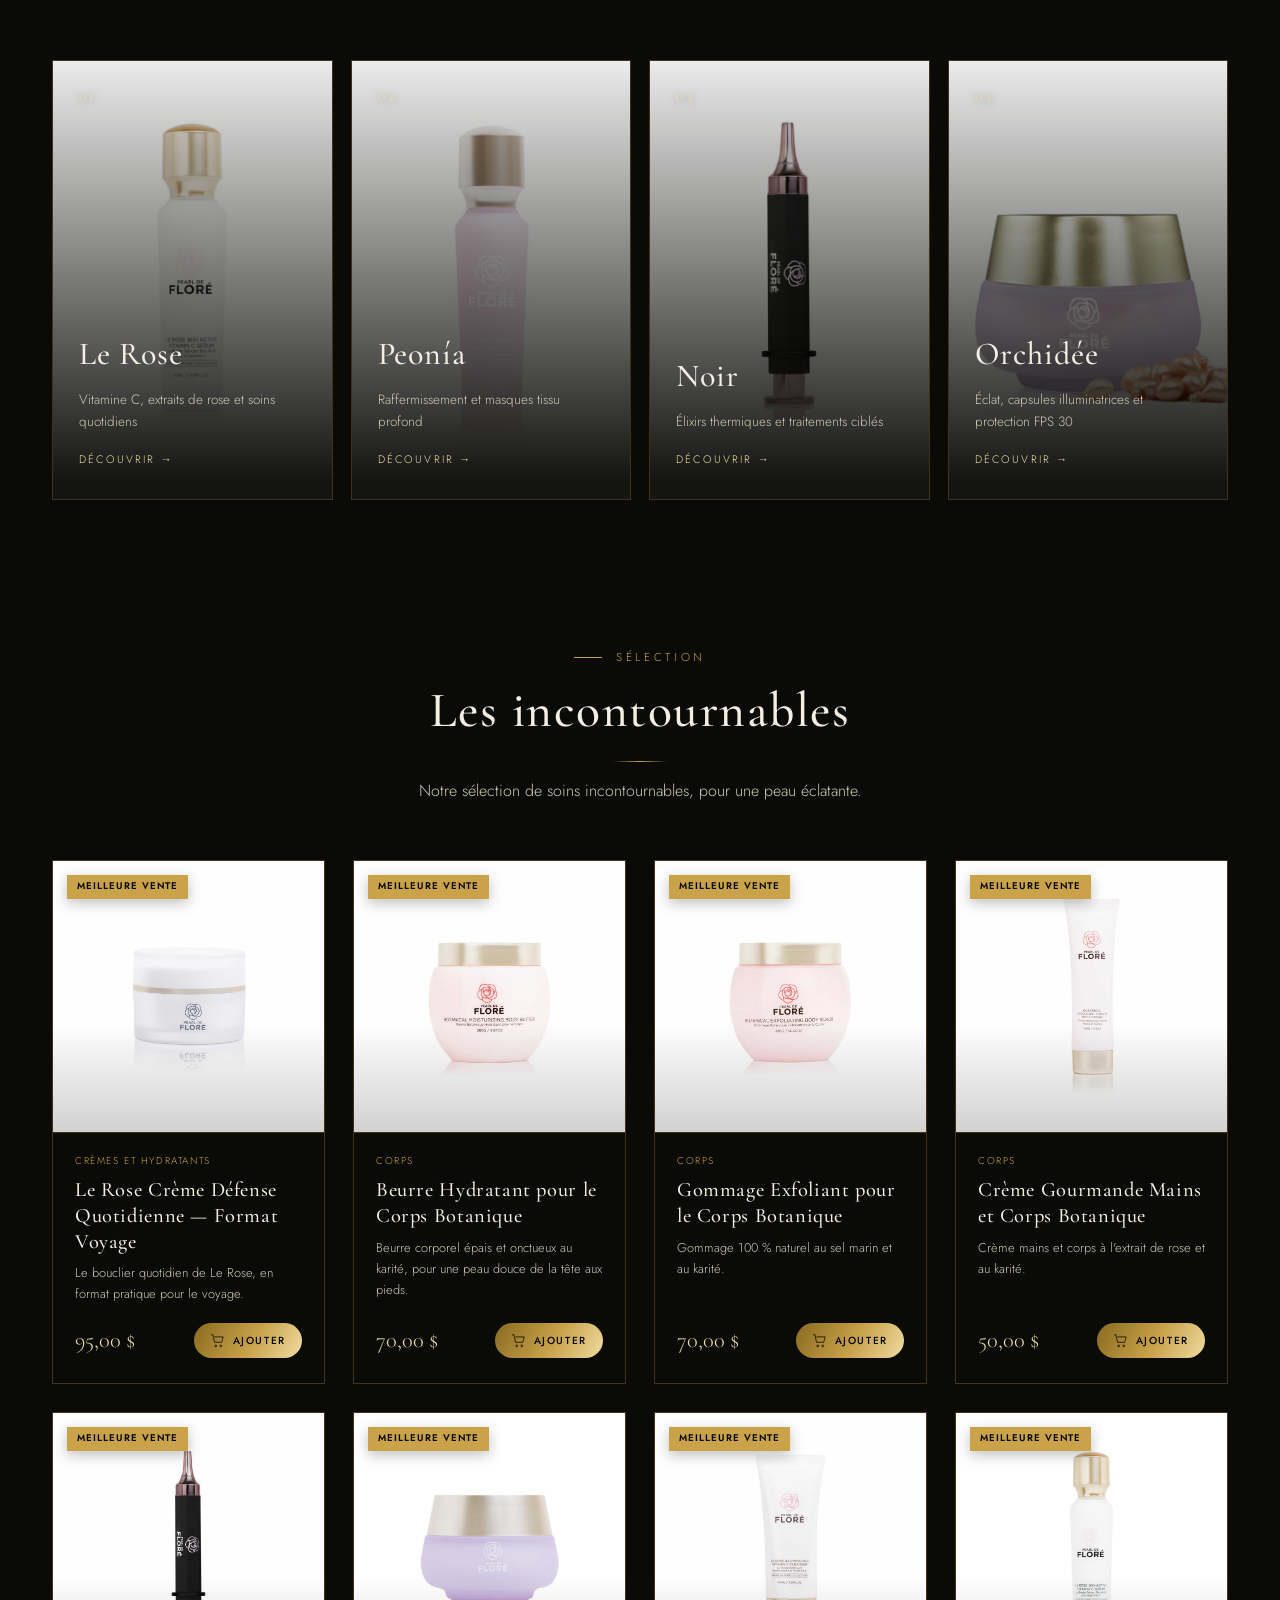
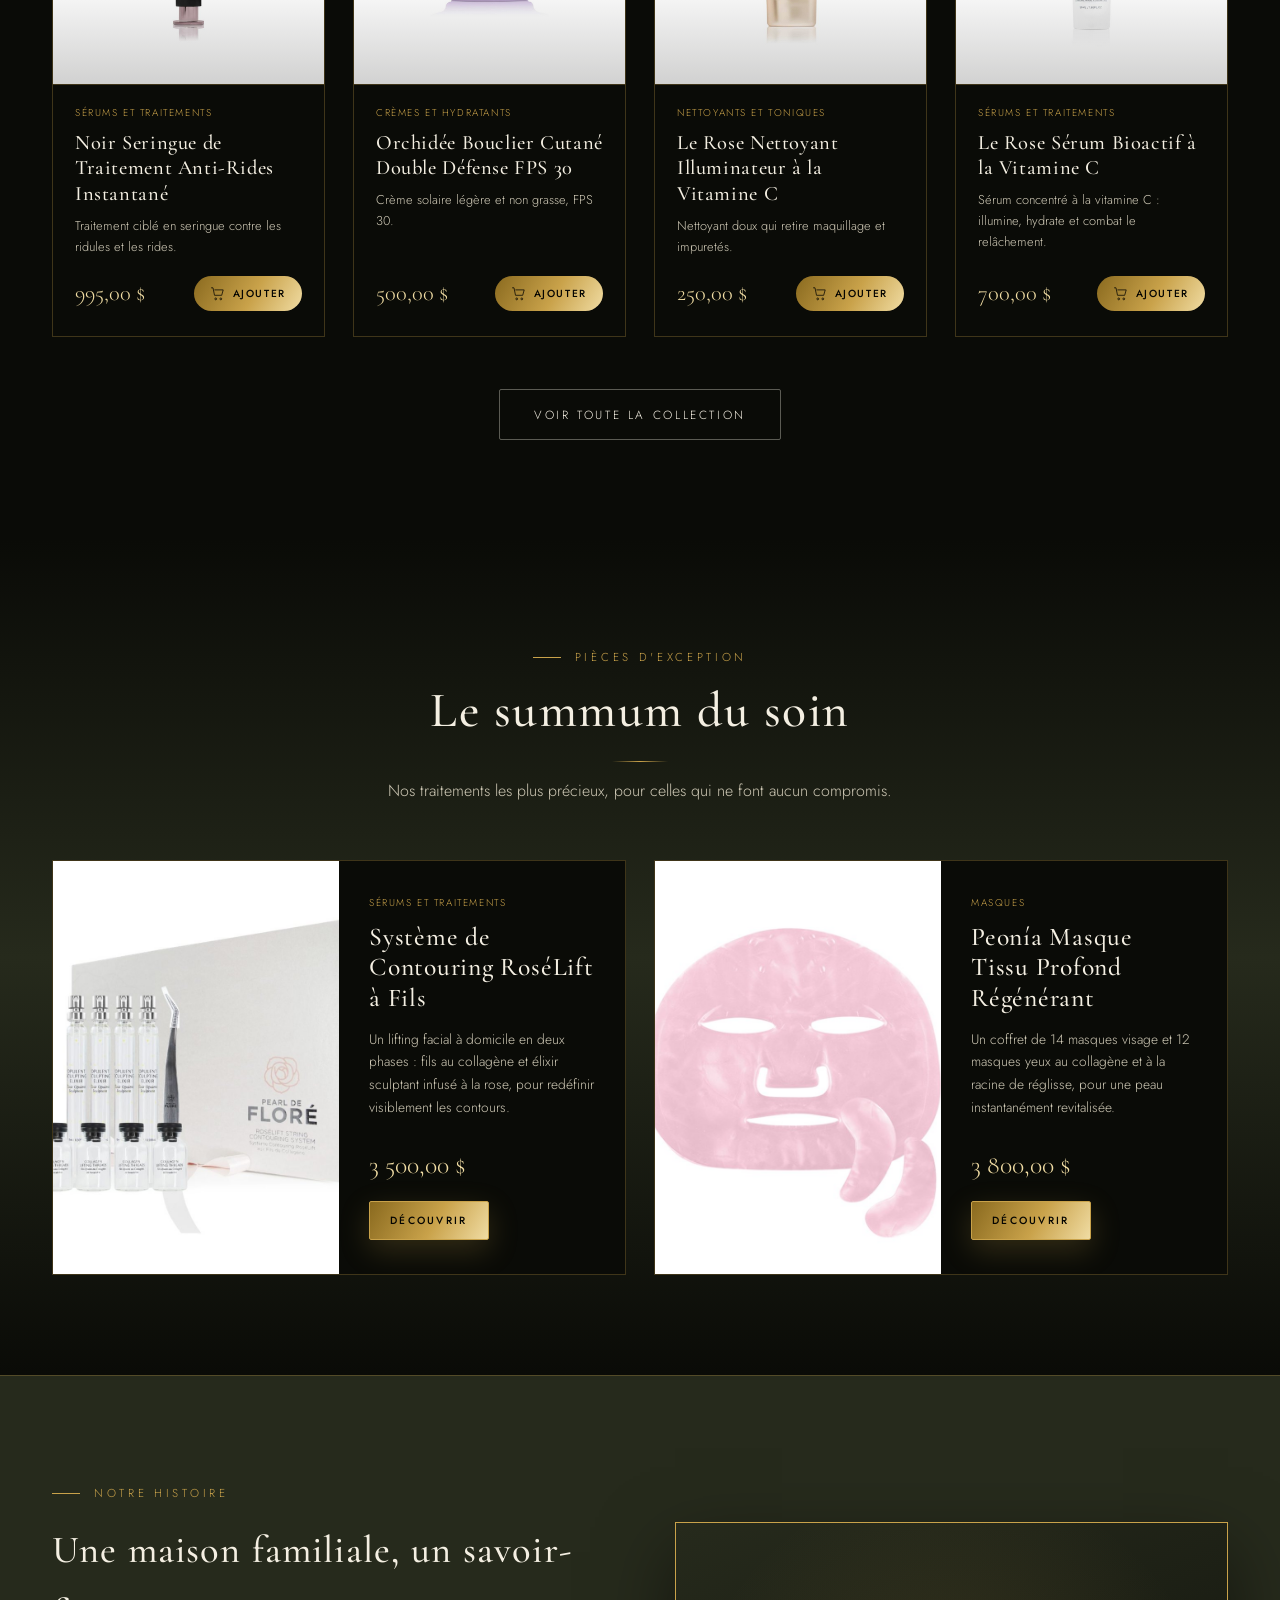
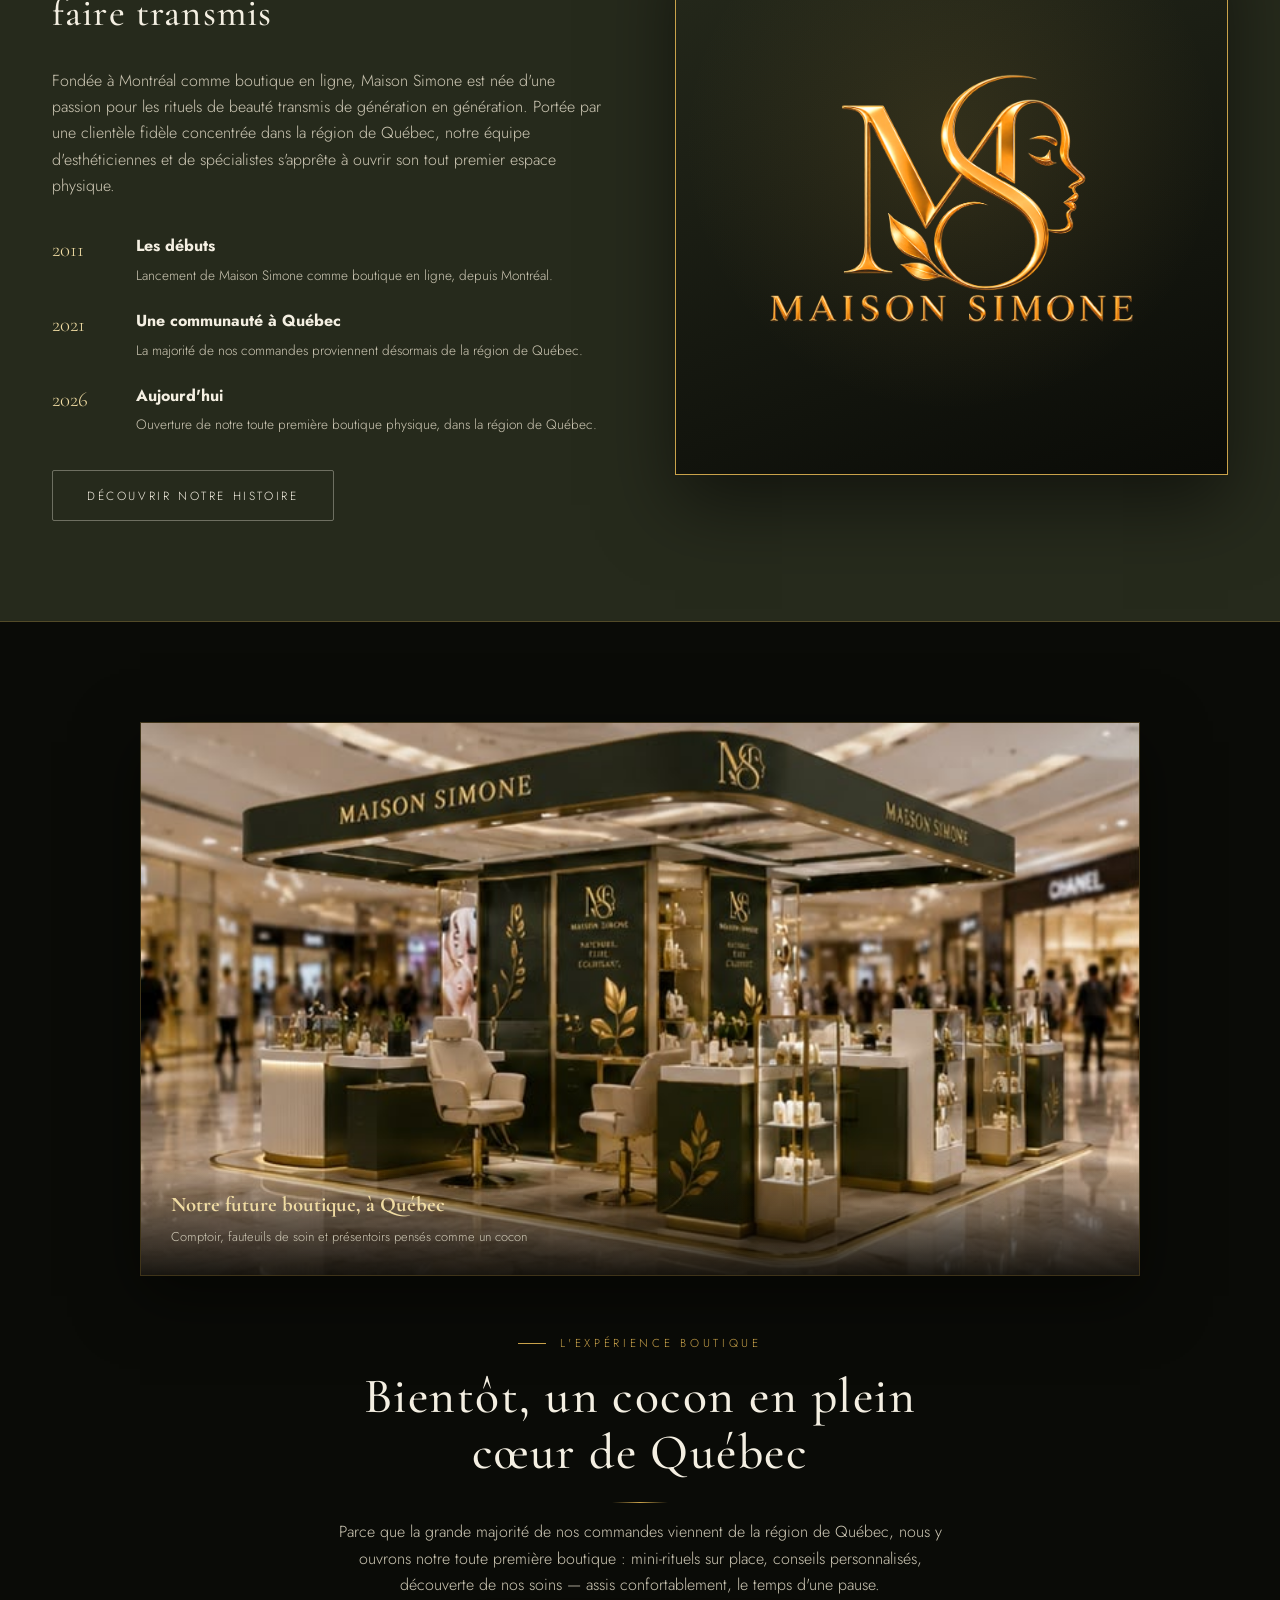
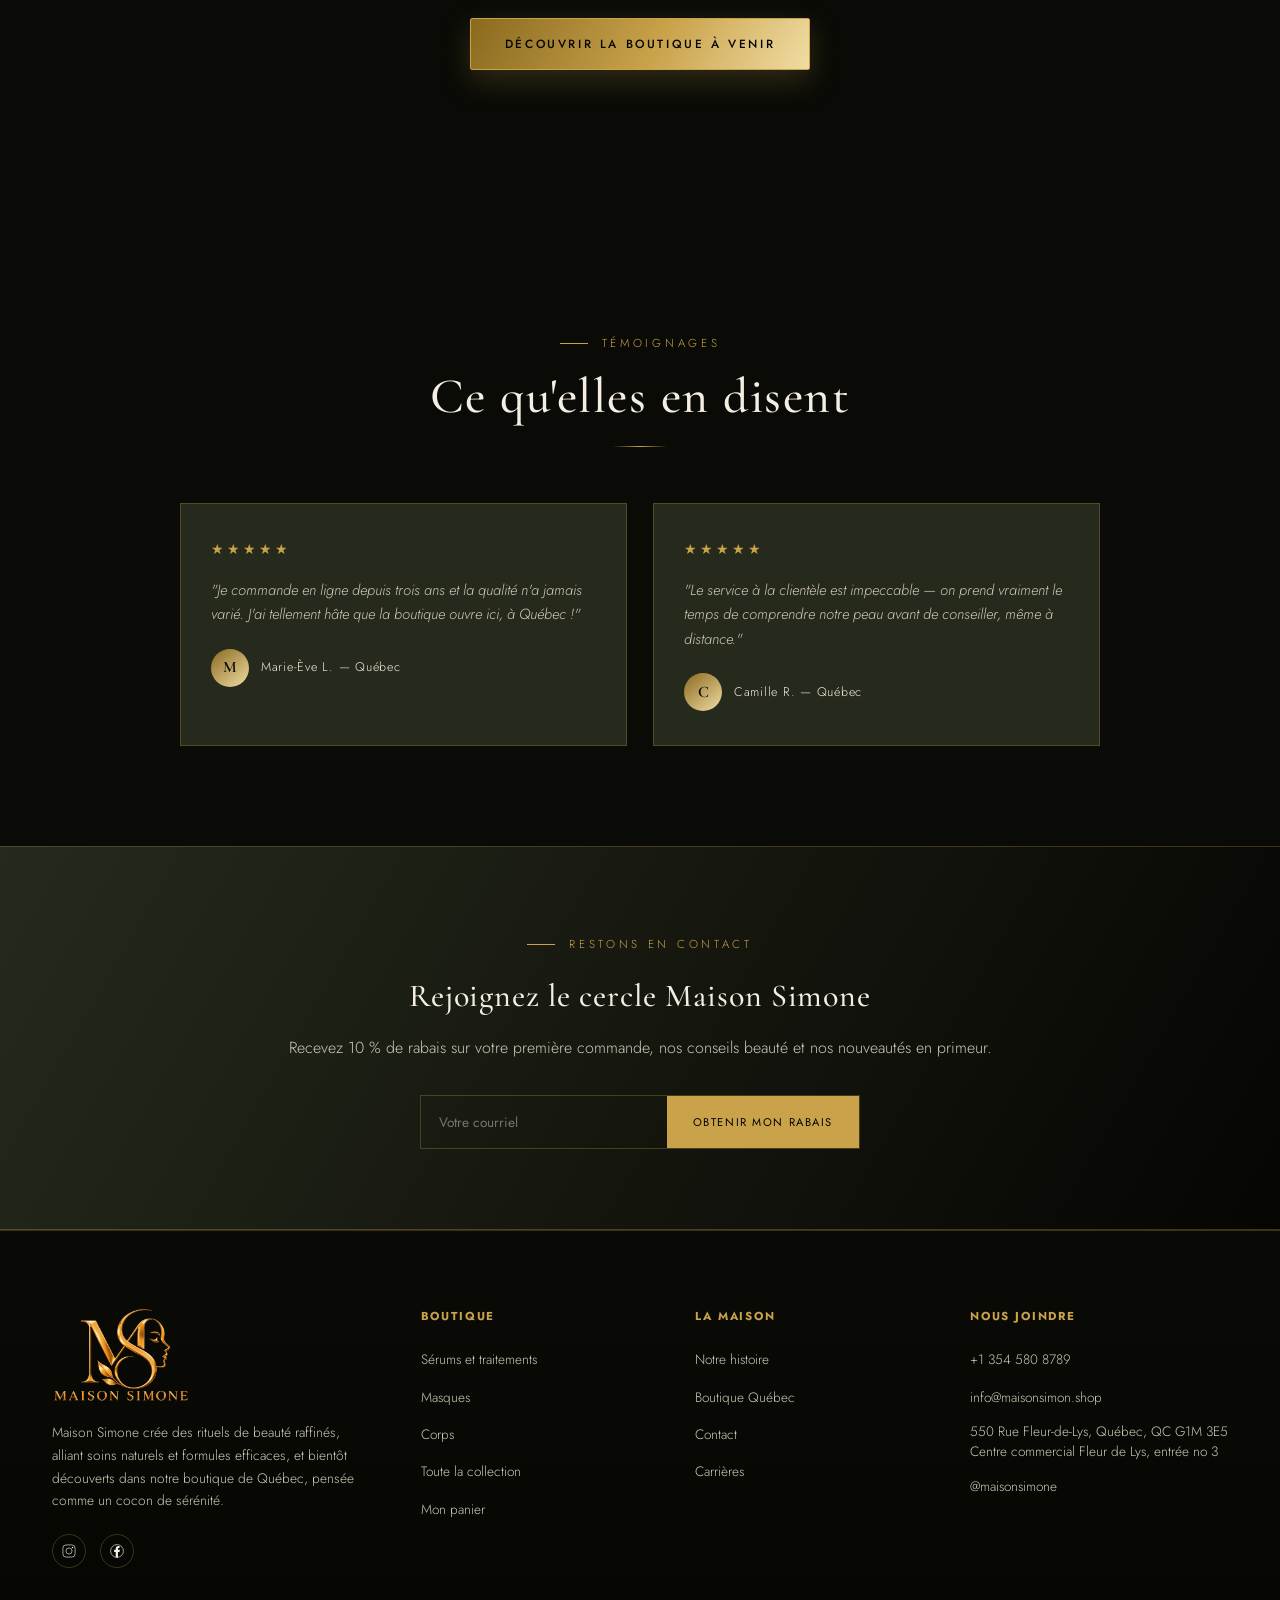
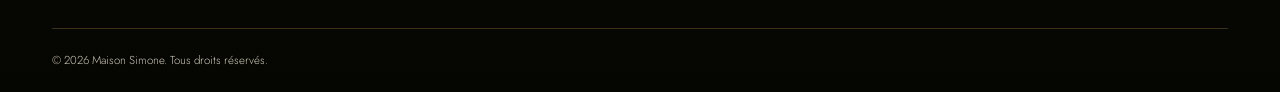
==== commit 8911d0ed: "Refonte luxe : logo transparent, accueil, collections, cartes et pages - Logo PNG transparent (en-tê" ====
--- a/index.html
+++ b/index.html
@@ -5,8 +5,9 @@
 <meta name="viewport" content="width=device-width, initial-scale=1.0">
 <title>Maison Simone — Soins naturels en ligne &amp; boutique à Québec</title>
 <meta name="description" content="Maison Simone — soins du visage et du corps naturels, livrés partout au Canada, et bientôt découverts dans notre toute première boutique à Québec.">
-<meta property="og:type" content="website"><meta property="og:title" content="Maison Simone — Soins naturels en ligne et boutique à Québec"><meta property="og:description" content="Sérums, crèmes, masques et soins du corps. Livraison gratuite dès 100 $ et 10 % de rabais à votre première commande."><meta property="og:image" content="https://maisonsimon.shop/assets/img/products/le-rose-bio-active-vitamin-c-serum-1.jpg"><meta property="og:locale" content="fr_CA"><link rel="canonical" href="https://maisonsimon.shop/"><link rel="icon" href="data:image/svg+xml,<svg xmlns=%22http://www.w3.org/2000/svg%22 viewBox=%220 0 100 100%22><rect width=%22100%22 height=%22100%22 fill=%22%230a0b07%22/><text x=%2250%22 y=%2266%22 font-size=%2255%22 text-anchor=%22middle%22 fill=%22%23c9a24a%22 font-family=%22Georgia,serif%22>M</text></svg>">
-<link rel="stylesheet" href="css/style.css">
+<meta property="og:type" content="website"><meta property="og:title" content="Maison Simone — Soins naturels en ligne et boutique à Québec"><meta property="og:description" content="Sérums, crèmes, masques et soins du corps. Livraison gratuite dès 100 $ et 10 % de rabais à votre première commande."><meta property="og:image" content="https://maisonsimon.shop/assets/img/products/le-rose-bio-active-vitamin-c-serum-1.jpg"><meta property="og:locale" content="fr_CA"><link rel="canonical" href="https://maisonsimon.shop/"><link rel="icon" type="image/png" href="assets/img/favicon.png">
+<link rel="apple-touch-icon" href="assets/img/favicon.png">
+<link rel="stylesheet" href="css/style.css"><link rel="stylesheet" href="css/luxe.css">
 </head>
 <body>
 
@@ -14,7 +15,7 @@
 <header class="site-header">
   <div class="navwrap">
     <a href="index.html" class="logo-mark">
-      <img src="assets/img/logo.jpg" alt="Maison Simone" class="logo-img">
+      <img src="assets/img/logo-mark.png" alt="Maison Simone" class="logo-img" width="52" height="46">
       <span class="logo-word">Maison Simone<small>Naturel · Pur · Éclatant</small></span>
     </a>
     <nav class="main-nav">
@@ -45,51 +46,60 @@
 
 <section class="hero">
   <div class="hero-inner">
-    <div>
-      <span class="eyebrow">En ligne depuis 2011</span>
+    <div class="hero-copy">
+      <span class="eyebrow">Maison de soins de luxe · Québec</span>
       <h1>L'art du soin,<br><span class="gold-text">sculpté avec patience.</span></h1>
-      <p class="lead">Des rituels de beauté naturels et des formules d'exception, pensés à Montréal et livrés partout au Canada — bientôt à découvrir en personne dans notre toute première boutique, à Québec.</p>
+      <p class="lead">Les plus précieuses formules de soins internationales — sérums, masques, crèmes et rituels d'exception — livrées partout au Canada, et bientôt à découvrir dans notre boutique du centre commercial Fleur de Lys, à Québec.</p>
       <div class="hero-cta">
-        <a href="produits.html" class="btn solid"><span>Découvrir la boutique</span></a>
-        <a href="boutiques.html" class="btn ghost"><span>Notre boutique à Québec</span></a>
+        <a href="produits.html" class="btn solid"><span>Découvrir la collection</span></a>
+        <a href="#" class="btn ghost" data-open-promo><span>−10&nbsp;% à l'inscription</span></a>
       </div>
       <div class="hero-stats">
-        <div><b>15+</b><span>Années de savoir-faire</span></div>
-        <div><b>40k+</b><span>Commandes livrées</span></div>
-        <div><b>1re</b><span>Boutique, bientôt à Québec</span></div>
-      </div>
-    </div>
-    <div class="hero-art">
-      <div class="hero-ring" style="padding:20%">
-        <img src="assets/img/logo.jpg" alt="Maison Simone" class="logo-img big">
-      </div>
-    </div>
-  </div>
-</section>
-
-<section class="cat-strip">
-  <a href="produits.html?cat=serums" class="cat-card reveal">
-    <svg><use href="#i-jar"/></svg>
-    <h3 class="serif">Soins visage</h3>
-    <p>Sérums, crèmes et masques formulés avec des actifs naturels</p>
-  </a>
-  <a href="produits.html?cat=corps" class="cat-card reveal">
-    <svg><use href="#i-bottle"/></svg>
-    <h3 class="serif">Soins du corps</h3>
-    <p>Beurre, gommage et crème aux extraits de rose et au karité</p>
-  </a>
-  <a href="boutiques.html" class="cat-card reveal">
-    <svg><use href="#i-pin"/></svg>
-    <h3 class="serif">Boutique Québec</h3>
-    <p>Découvrez notre toute première boutique physique, bientôt ouverte</p>
-  </a>
+        <div><b>100&nbsp;$</b><span>Livraison gratuite dès</span></div>
+        <div><b>−10&nbsp;%</b><span>Première commande</span></div>
+        <div><b>Québec</b><span>Boutique Fleur de Lys</span></div>
+      </div>
+    </div>
+    <a href="produit.html?id=roselift-contouring" class="hero-spot" aria-label="Voir le Système de Contouring RoséLift">
+      <div class="spot-frame"><img src="assets/img/products/roselift-string-contouring-system-1.jpg" alt="Système de Contouring RoséLift à Fils"></div>
+      <div class="spot-caption">
+        <span class="eyebrow">Pièce d'exception</span>
+        <b>Système de Contouring RoséLift</b>
+        <span class="spot-price">3&nbsp;500,00&nbsp;$</span>
+      </div>
+    </a>
+  </div>
 </section>
 
 <section class="benefits reveal" style="padding:0">
   <div><svg><use href="#i-truck"/></svg><span><b>Livraison gratuite</b>dès 100&nbsp;$ d'achat</span></div>
-  <div><svg><use href="#i-mail"/></svg><span><b>10&nbsp;% de rabais</b>sur votre première commande</span></div>
+  <div><svg><use href="#i-sparkle"/></svg><span><b>−10&nbsp;% de bienvenue</b>sur votre première commande</span></div>
   <div><svg><use href="#i-pin"/></svg><span><b>Boutique à Québec</b>Centre commercial Fleur de Lys</span></div>
-  <div><svg><use href="#i-phone"/></svg><span><b>Conseils personnalisés</b>par notre équipe</span></div>
+  <div><svg><use href="#i-lock"/></svg><span><b>Paiement sécurisé</b>par Stripe</span></div>
+</section>
+
+<section class="collections">
+  <div class="container">
+    <div class="section-head reveal">
+      <span class="eyebrow" style="justify-content:center">Les collections</span>
+      <h2>Quatre signatures, un même éclat</h2>
+      <p>Chaque collection réunit sérums, crèmes et masques conçus pour agir ensemble.</p>
+    </div>
+    <div class="coll-grid">
+      <a href="produits.html?q=Le%20Rose" class="coll-card reveal"><img class="coll-bg" src="assets/img/products/le-rose-bio-active-vitamin-c-serum-1.jpg" alt="" loading="lazy">
+        <span class="coll-num">01</span><h3 class="serif">Le Rose</h3><p>Vitamine C, extraits de rose et soins quotidiens</p><span class="coll-link">Découvrir →</span>
+      </a>
+      <a href="produits.html?q=Peonia" class="coll-card reveal"><img class="coll-bg" src="assets/img/products/peonia-enriched-age-repair-nectar-1.jpg" alt="" loading="lazy">
+        <span class="coll-num">02</span><h3 class="serif">Peonía</h3><p>Raffermissement et masques tissu profond</p><span class="coll-link">Découvrir →</span>
+      </a>
+      <a href="produits.html?q=Noir" class="coll-card reveal"><img class="coll-bg" src="assets/img/products/noir-instant-wrinkle-treatment-syringe-1.jpg" alt="" loading="lazy">
+        <span class="coll-num">03</span><h3 class="serif">Noir</h3><p>Élixirs thermiques et traitements ciblés</p><span class="coll-link">Découvrir →</span>
+      </a>
+      <a href="produits.html?q=Orchid" class="coll-card reveal"><img class="coll-bg" src="assets/img/products/orchidee-skin-illuminating-serum-capsules-1.jpg" alt="" loading="lazy">
+        <span class="coll-num">04</span><h3 class="serif">Orchidée</h3><p>Éclat, capsules illuminatrices et protection FPS 30</p><span class="coll-link">Découvrir →</span>
+      </a>
+    </div>
+  </div>
 </section>
 
 <section>
@@ -97,11 +107,41 @@
     <div class="section-head reveal">
       <span class="eyebrow" style="justify-content:center">Sélection</span>
       <h2>Les incontournables</h2>
-      <p>Une sélection de nos soins les plus appréciés par notre clientèle.</p>
+      <p>Notre sélection de soins incontournables, pour une peau éclatante.</p>
     </div>
     <div class="product-grid" data-featured></div>
     <div style="text-align:center;margin-top:52px">
       <a href="produits.html" class="btn ghost"><span>Voir toute la collection</span></a>
+    </div>
+  </div>
+</section>
+
+<section class="exception">
+  <div class="container">
+    <div class="section-head reveal">
+      <span class="eyebrow" style="justify-content:center">Pièces d'exception</span>
+      <h2>Le summum du soin</h2>
+      <p>Nos traitements les plus précieux, pour celles qui ne font aucun compromis.</p>
+    </div>
+    <div class="exc-grid">
+      <article class="exc-card reveal">
+        <a href="produit.html?id=roselift-contouring" class="exc-img"><img src="assets/img/products/roselift-string-contouring-system-2.jpg" alt="Système de Contouring RoséLift à Fils" loading="lazy"></a>
+        <div class="exc-body">
+          <span class="pc-cat">Sérums et traitements</span>
+          <h3 class="serif">Système de Contouring RoséLift à Fils</h3>
+          <p>Un lifting facial à domicile en deux phases : fils au collagène et élixir sculptant infusé à la rose, pour redéfinir visiblement les contours.</p>
+          <div class="exc-foot"><span class="pc-price">3&nbsp;500,00&nbsp;$</span><a href="produit.html?id=roselift-contouring" class="btn solid small"><span>Découvrir</span></a></div>
+        </div>
+      </article>
+      <article class="exc-card reveal">
+        <a href="produit.html?id=peonia-masque-tissu-profond" class="exc-img"><img src="assets/img/products/peonia-deep-tissue-treatment-replenishing-mask-1.jpg" alt="Peonía Masque Tissu Profond Régénérant" loading="lazy"></a>
+        <div class="exc-body">
+          <span class="pc-cat">Masques</span>
+          <h3 class="serif">Peonía Masque Tissu Profond Régénérant</h3>
+          <p>Un coffret de 14 masques visage et 12 masques yeux au collagène et à la racine de réglisse, pour une peau instantanément revitalisée.</p>
+          <div class="exc-foot"><span class="pc-price">3&nbsp;800,00&nbsp;$</span><a href="produit.html?id=peonia-masque-tissu-profond" class="btn solid small"><span>Découvrir</span></a></div>
+        </div>
+      </article>
     </div>
   </div>
 </section>
@@ -120,8 +160,8 @@
         </div>
         <a href="a-propos.html" class="btn ghost" style="margin-top:34px"><span>Découvrir notre histoire</span></a>
       </div>
-      <div class="split-art pad reveal">
-        <img src="assets/img/logo.jpg" alt="Maison Simone">
+      <div class="split-art pad logo-art reveal">
+        <img src="assets/img/logo.png" alt="Maison Simone">
       </div>
     </div>
   </div>
@@ -182,7 +222,7 @@
   <div class="container">
     <div class="foot-grid">
       <div class="foot-about">
-        <img src="assets/img/logo.jpg" alt="Maison Simone" class="logo-img" style="height:38px">
+        <img src="assets/img/logo.png" alt="Maison Simone" class="logo-foot" width="170" height="118">
         <p>Maison Simone crée des rituels de beauté raffinés, alliant soins naturels et formules efficaces, et bientôt découverts dans notre boutique de Québec, pensée comme un cocon de sérénité.</p>
         <div class="foot-social">
           <a href="#" aria-label="Instagram"><svg style="width:16px;height:16px"><use href="#i-ig"/></svg></a>
@@ -204,6 +244,7 @@
       <div><h5>Nous joindre</h5><ul>
         <li><a href="tel:+13545808789">+1 354 580 8789</a></li>
         <li><a href="mailto:info@maisonsimon.shop">info@maisonsimon.shop</a></li>
+        <li class="foot-addr">550 Rue Fleur-de-Lys, Québec, QC G1M 3E5<br>Centre commercial Fleur de Lys, entrée no&nbsp;3</li>
         <li><a href="#">@maisonsimone</a></li>
       </ul></div>
     </div>
--- a/css/luxe.css
+++ b/css/luxe.css
@@ -0,0 +1,148 @@
+/* =====================================================================
+   Maison Simone — refonte luxe (chargée après style.css)
+   ===================================================================== */
+:root{--ease:cubic-bezier(.2,.8,.2,1);--ivory:#fbf8f1}
+
+/* Logo (PNG transparent) */
+.logo-img{mix-blend-mode:normal;height:48px;width:auto;filter:drop-shadow(0 2px 8px rgba(201,162,74,.25))}
+.logo-foot{height:96px;width:auto;opacity:.95}
+.split-art.logo-art{background:radial-gradient(circle at 50% 40%,rgba(201,162,74,.14),transparent 62%),linear-gradient(160deg,var(--olive),var(--black))}
+.split-art.pad.logo-art img{mix-blend-mode:normal;object-fit:contain}
+
+/* Grain discret + sélection */
+body::after{content:"";position:fixed;inset:0;z-index:1;pointer-events:none;opacity:.05;
+  background-image:url("data:image/svg+xml;utf8,<svg xmlns='http://www.w3.org/2000/svg' width='160' height='160'><filter id='n'><feTurbulence type='fractalNoise' baseFrequency='.9' numOctaves='2' stitchTiles='stitch'/></filter><rect width='100%' height='100%' filter='url(%23n)'/></svg>")}
+::selection{background:var(--gold);color:var(--black-deep)}
+:focus-visible{outline:2px solid var(--gold-light);outline-offset:3px}
+
+/* Titres de section : filet orné */
+.section-head h2{font-size:clamp(2.1rem,4vw,3.1rem);line-height:1.12}
+.section-head h2::after{content:"";display:block;width:56px;height:1px;margin:22px auto 0;background:linear-gradient(90deg,transparent,var(--gold),transparent)}
+.section-head.left h2::after{margin-left:0;background:linear-gradient(90deg,var(--gold),transparent)}
+
+/* ===== Hero ===== */
+.hero{min-height:calc(100vh - 110px)}
+.hero-inner{grid-template-columns:1.1fr .9fr;gap:70px}
+.hero h1{font-size:clamp(2.8rem,5.8vw,5rem);letter-spacing:.01em}
+.hero p.lead{font-size:1.05rem;max-width:520px;line-height:1.75}
+.hero-copy > *{animation:rise .9s var(--ease) both}
+.hero-copy > *:nth-child(2){animation-delay:.12s}
+.hero-copy > *:nth-child(3){animation-delay:.24s}
+.hero-copy > *:nth-child(4){animation-delay:.36s}
+.hero-copy > *:nth-child(5){animation-delay:.48s}
+@keyframes rise{from{opacity:0;transform:translateY(22px)}}
+.hero-stats{gap:0;margin-top:56px;border-top:1px solid var(--line);padding-top:26px}
+.hero-stats div{padding-right:34px;margin-right:34px;border-right:1px solid var(--line)}
+.hero-stats div:last-child{border:0;margin:0;padding:0}
+.hero-spot{display:block;position:relative;justify-self:center;width:min(380px,100%);animation:rise 1.1s .35s var(--ease) both}
+.spot-frame{position:relative;aspect-ratio:3/4;border-radius:240px 240px 6px 6px;overflow:hidden;border:1px solid var(--gold);padding:10px;background:rgba(5,5,2,.55);box-shadow:0 40px 90px rgba(0,0,0,.6),0 0 0 8px rgba(201,162,74,.08)}
+.spot-frame img{width:100%;height:100%;object-fit:cover;border-radius:230px 230px 2px 2px;transition:transform 1.2s var(--ease)}
+.hero-spot:hover .spot-frame img{transform:scale(1.05)}
+.spot-caption{position:absolute;left:-26px;right:-26px;bottom:-22px;background:rgba(10,11,7,.94);border:1px solid var(--line);padding:18px 22px;display:flex;flex-direction:column;gap:4px;backdrop-filter:blur(10px)}
+.spot-caption .eyebrow{font-size:.6rem;letter-spacing:.26em}
+.spot-caption .eyebrow::before{width:16px}
+.spot-caption b{font-family:'Cormorant Garamond',serif;font-weight:500;font-size:1.25rem;color:var(--cream);letter-spacing:.02em}
+.spot-price{font-family:'Cormorant Garamond',serif;color:var(--gold-light);font-size:1.15rem}
+@media(max-width:900px){
+  .hero-inner{grid-template-columns:1fr;gap:60px}
+  .hero-spot{display:block;width:min(300px,78%);margin:0 auto 26px}
+  .hero-stats{justify-content:center;text-align:center}
+  .hero-stats div{padding-right:18px;margin-right:18px}
+}
+@media(max-width:520px){
+  .hero-stats div{padding-right:12px;margin-right:12px}
+  .hero-stats div b{font-size:1.6rem}
+  .hero-stats div span{font-size:.6rem}
+}
+
+/* ===== Collections ===== */
+.collections{padding-bottom:40px}
+.coll-grid{display:grid;grid-template-columns:repeat(4,1fr);gap:18px}
+.coll-card{position:relative;min-height:440px;display:flex;flex-direction:column;justify-content:flex-end;padding:30px 26px;overflow:hidden;border:1px solid var(--line);isolation:isolate;transition:border-color .4s,transform .5s var(--ease)}
+.coll-bg{position:absolute;inset:0;width:100%;height:100%;object-fit:cover;z-index:-2;transition:transform 1.1s var(--ease)}
+.coll-card::after{content:"";position:absolute;inset:0;z-index:-1;background:linear-gradient(0deg,rgba(5,5,2,.94) 4%,rgba(5,5,2,.55) 48%,rgba(5,5,2,.08) 100%)}
+.coll-card:hover{border-color:var(--gold);transform:translateY(-6px)}
+.coll-card:hover .coll-bg{transform:scale(1.07)}
+.coll-num{position:absolute;top:22px;left:26px;font-family:'Cormorant Garamond',serif;color:var(--gold-light);font-size:.95rem;letter-spacing:.2em;text-shadow:0 1px 8px rgba(0,0,0,.6)}
+.coll-card h3{font-size:2rem;color:var(--cream)}
+.coll-card p{font-size:.84rem;color:var(--cream-dim);margin-top:8px}
+.coll-link{margin-top:18px;font-size:.68rem;letter-spacing:.2em;text-transform:uppercase;color:var(--gold-light);transition:letter-spacing .4s var(--ease)}
+.coll-card:hover .coll-link{letter-spacing:.3em}
+@media(max-width:1000px){.coll-grid{grid-template-columns:repeat(2,1fr)}.coll-card{min-height:340px}}
+@media(max-width:520px){.coll-grid{grid-template-columns:1fr}.coll-card{min-height:300px}}
+
+/* ===== Pièces d'exception ===== */
+.exception{background:linear-gradient(180deg,var(--black),var(--olive) 50%,var(--black))}
+.exc-grid{display:grid;grid-template-columns:1fr 1fr;gap:28px}
+.exc-card{display:grid;grid-template-columns:1fr 1fr;border:1px solid var(--line);background:var(--black);overflow:hidden;transition:border-color .4s,box-shadow .4s}
+.exc-card:hover{border-color:var(--gold);box-shadow:var(--shadow)}
+.exc-img{display:block;overflow:hidden;background:#fff;min-height:320px}
+.exc-img img{width:100%;height:100%;object-fit:cover;transition:transform 1.1s var(--ease)}
+.exc-card:hover .exc-img img{transform:scale(1.06)}
+.exc-body{padding:34px 30px;display:flex;flex-direction:column;justify-content:center}
+.exc-body h3{font-size:1.6rem;margin-top:10px;color:var(--cream);line-height:1.2}
+.exc-body p{font-size:.86rem;color:var(--cream-dim);margin-top:14px}
+.exc-foot{display:flex;align-items:center;justify-content:space-between;gap:14px;margin-top:26px;flex-wrap:wrap}
+.exc-foot .pc-price{font-size:1.6rem}
+@media(max-width:1100px){.exc-grid{grid-template-columns:1fr}}
+@media(max-width:560px){.exc-card{grid-template-columns:1fr}.exc-img{min-height:260px}}
+
+/* ===== Cartes produit ===== */
+.product-card{background:var(--black);position:relative}
+.pc-media{background:#fff;overflow:hidden}
+.pc-media img{transition:transform .9s var(--ease)}
+.product-card:hover .pc-media img{transform:scale(1.07)}
+.pc-media::after{content:"";position:absolute;inset:0;background:linear-gradient(0deg,rgba(5,5,2,.18),transparent 40%);pointer-events:none}
+.pc-badge{z-index:2;box-shadow:0 4px 14px rgba(0,0,0,.25)}
+.pc-quick{z-index:2}
+.pc-quick .btn{background:rgba(5,5,2,.88);backdrop-filter:blur(6px)}
+.pc-title{font-size:1.28rem;line-height:1.25}
+.pc-desc{display:-webkit-box;-webkit-line-clamp:3;-webkit-box-orient:vertical;overflow:hidden}
+.pc-price{font-size:1.4rem}
+.add-btn{width:auto;height:auto;border-radius:40px;padding:10px 16px;gap:8px;font-size:.64rem;letter-spacing:.16em;text-transform:uppercase;font-weight:500;background:linear-gradient(120deg,var(--gold-dark),var(--gold) 55%,var(--gold-light));color:var(--black-deep);border:0}
+.add-btn:hover{filter:brightness(1.15);background:linear-gradient(120deg,var(--gold-dark),var(--gold) 55%,var(--gold-light));color:var(--black-deep)}
+.add-btn svg{width:15px!important;height:15px!important}
+.add-btn.added{background:var(--cream)}
+
+/* Filtres + outils */
+.filters button{font-weight:400;padding:11px 22px}
+.catalogue-tools input,.catalogue-tools select{background:rgba(244,239,226,.03)}
+
+/* ===== En-têtes de page ===== */
+.page-head{padding:78px 0 56px;position:relative;overflow:hidden;
+  background:radial-gradient(ellipse at 50% 0%,rgba(201,162,74,.16),transparent 60%),linear-gradient(180deg,var(--olive),var(--black))}
+.page-head h1{font-size:clamp(2.4rem,5vw,3.8rem)}
+
+/* ===== Fiche produit ===== */
+.split-art:has(img){border-color:var(--gold);box-shadow:0 30px 70px rgba(0,0,0,.5);background:#fff}
+.buy-row .btn.solid{padding:17px 40px}
+.trust-list{padding:20px 22px;border:1px solid var(--line);background:rgba(244,239,226,.025)}
+
+/* ===== Boutons ===== */
+.btn{transition:all .45s var(--ease)}
+.btn.solid{box-shadow:0 10px 30px rgba(201,162,74,.22)}
+.btn.solid:hover{transform:translateY(-2px);box-shadow:0 16px 40px rgba(201,162,74,.34)}
+
+/* ===== Pied de page ===== */
+.site-footer{background:linear-gradient(180deg,var(--black),var(--black-deep))}
+.foot-about p{max-width:320px}
+.pay-line{display:flex;align-items:center;gap:8px;margin-top:20px;font-size:.74rem;color:var(--cream-dim)}
+.pay-line svg{width:15px;height:15px;color:var(--gold)}
+
+/* ===== Divers ===== */
+.topbar a:hover{color:var(--cream)}
+.testi-card{transition:transform .4s var(--ease),border-color .4s}
+.testi-card:hover{transform:translateY(-4px);border-color:var(--gold)}
+@media(prefers-reduced-motion:reduce){
+  *{animation:none!important;transition:none!important}
+}
+
+@media(max-width:1080px){[data-featured] .product-card:nth-child(n+7){display:none}}
+
+.testi-grid{grid-template-columns:repeat(2,1fr);max-width:920px;margin:0 auto}
+@media(max-width:900px){.testi-grid{grid-template-columns:1fr}}
+.foot-addr{font-size:.85rem;color:var(--cream-dim);line-height:1.5}
+
+[data-product-detail] .split{align-items:start}
+@media(min-width:901px){[data-product-detail] .split > div:first-child{position:sticky;top:130px}}
+.product-card .pc-media{aspect-ratio:1/1}
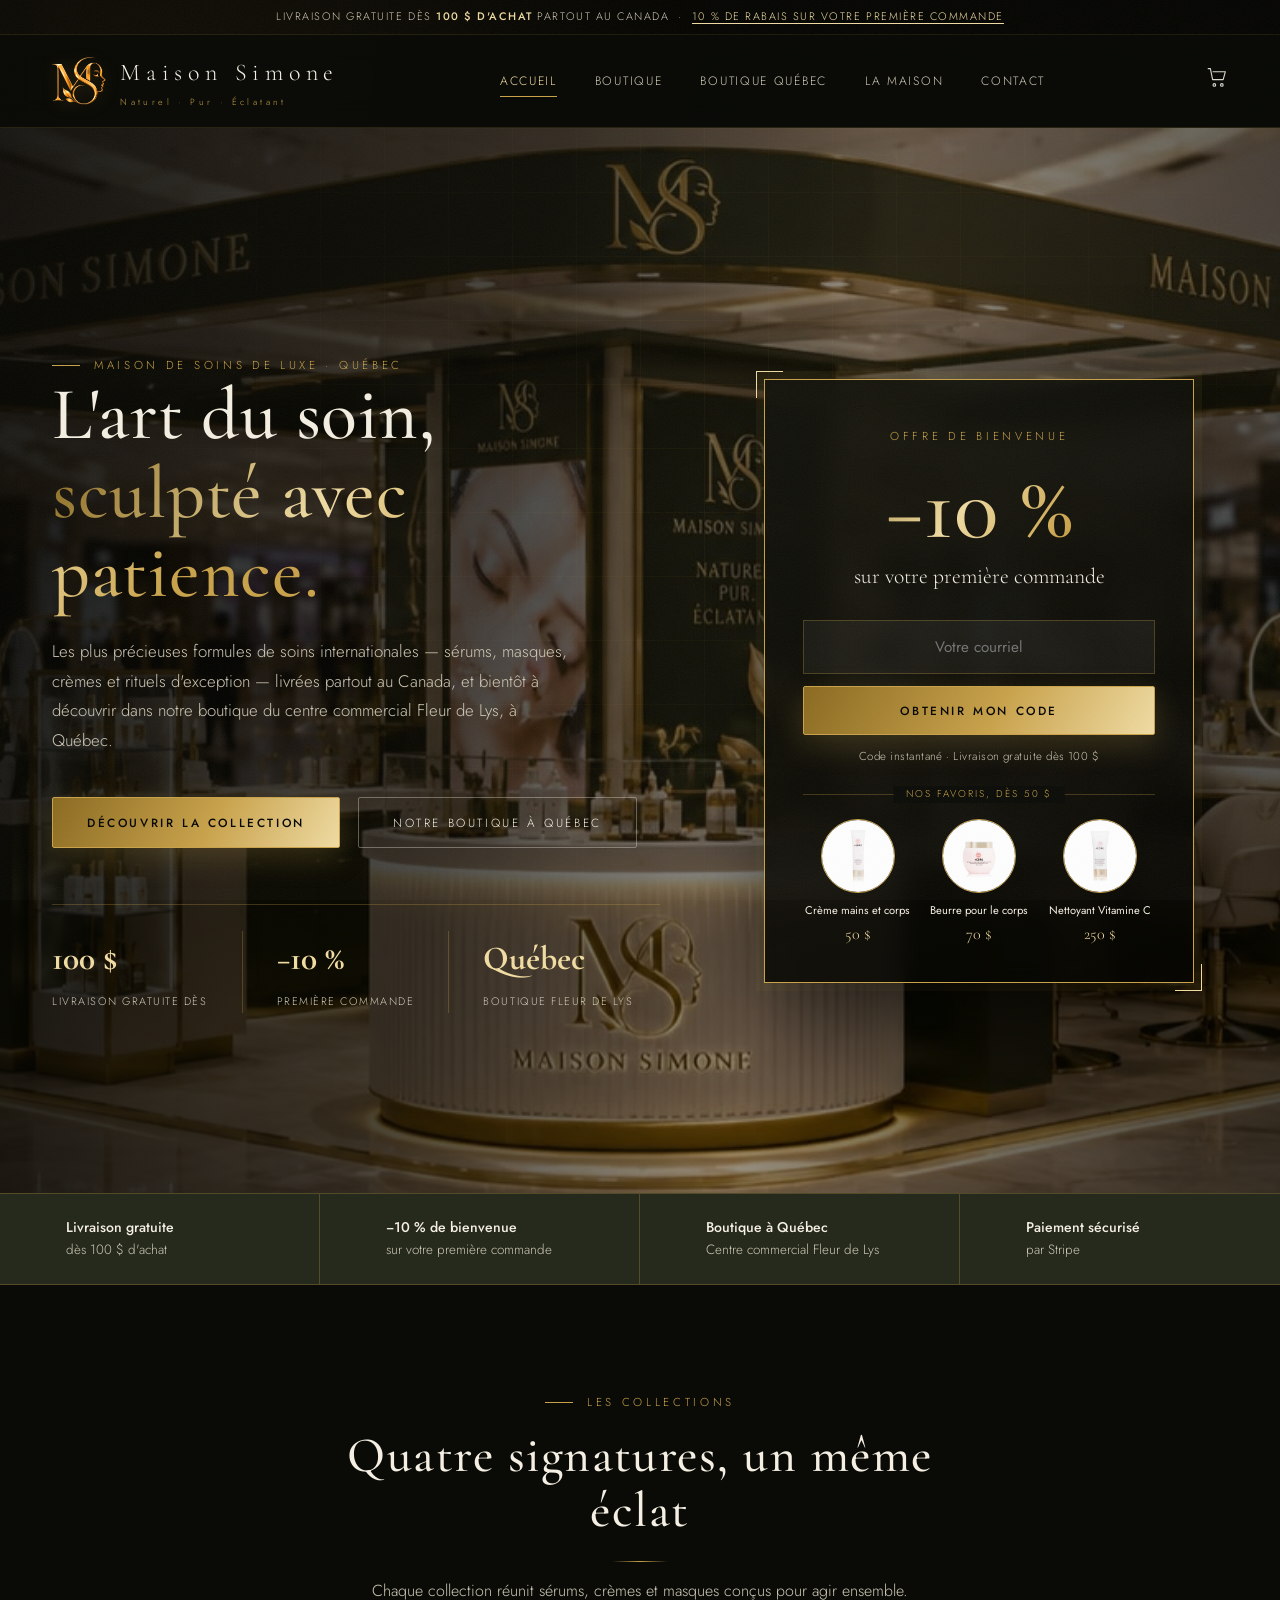
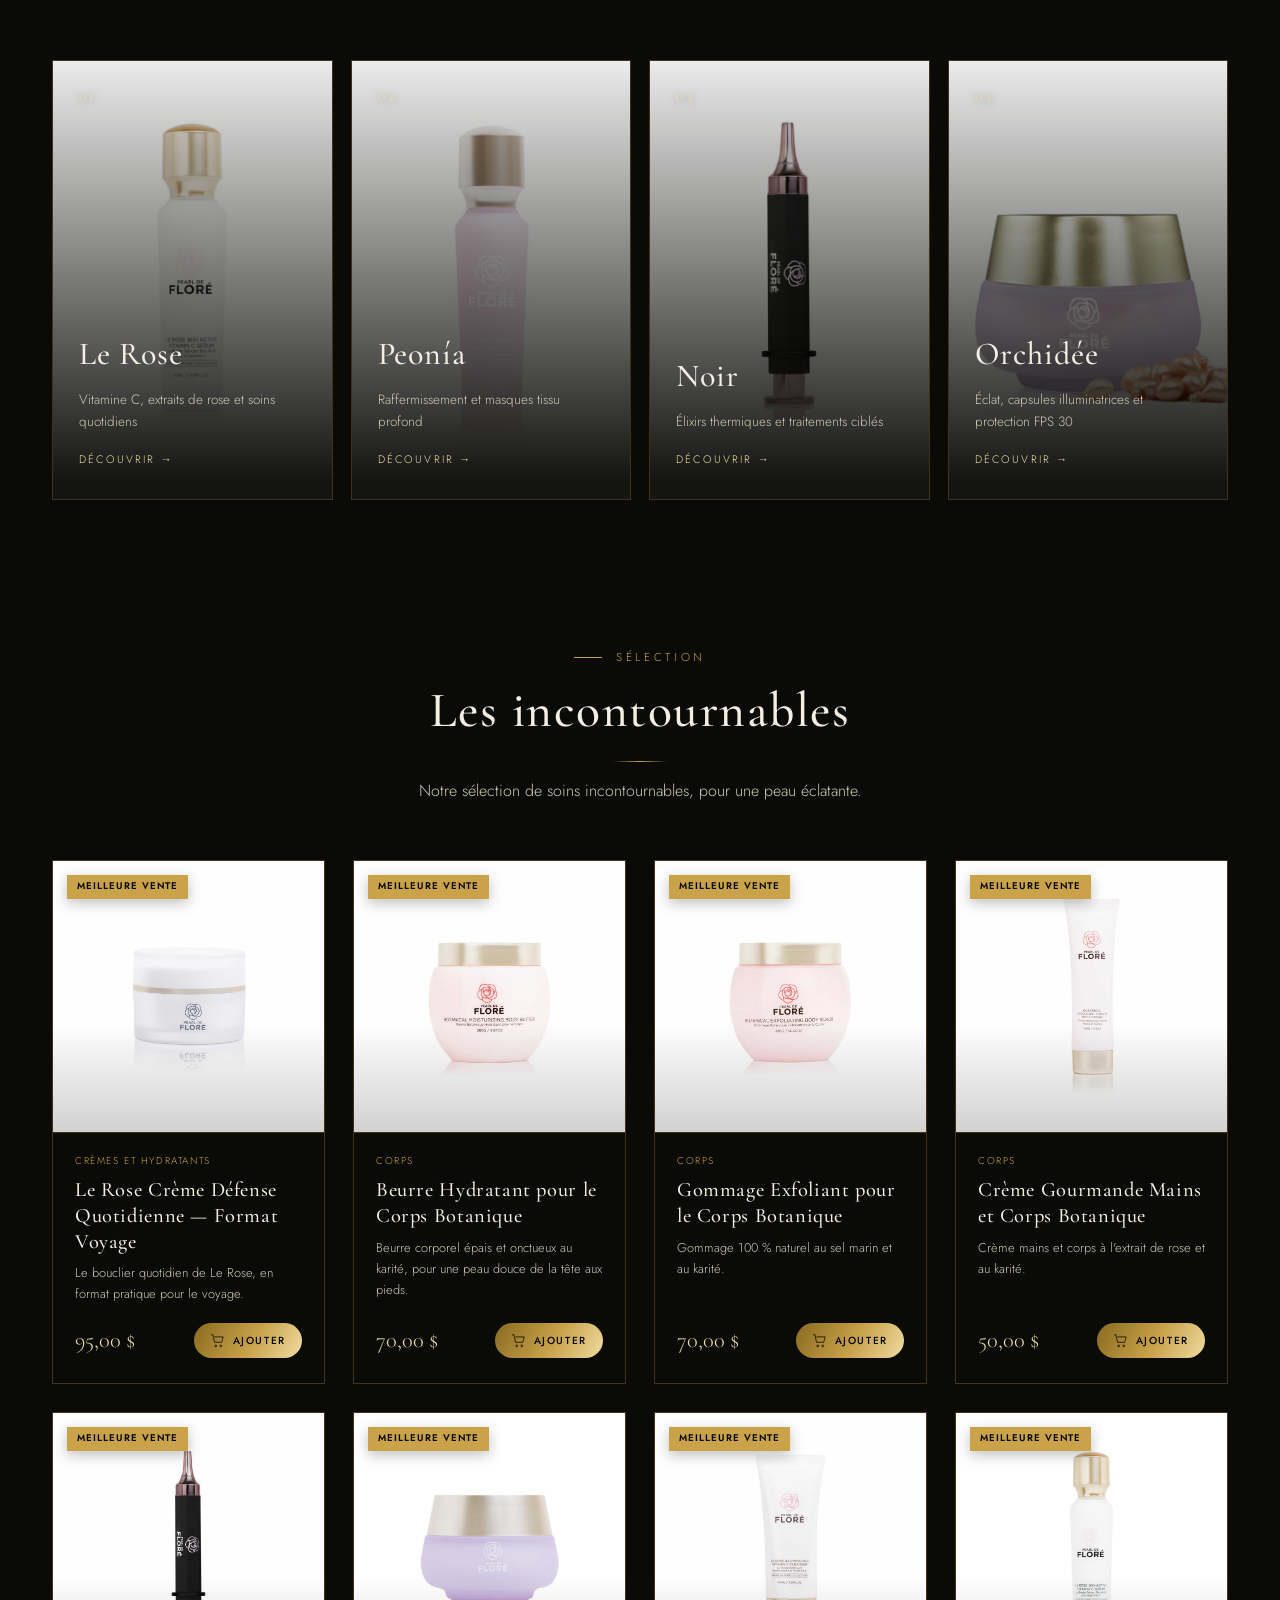
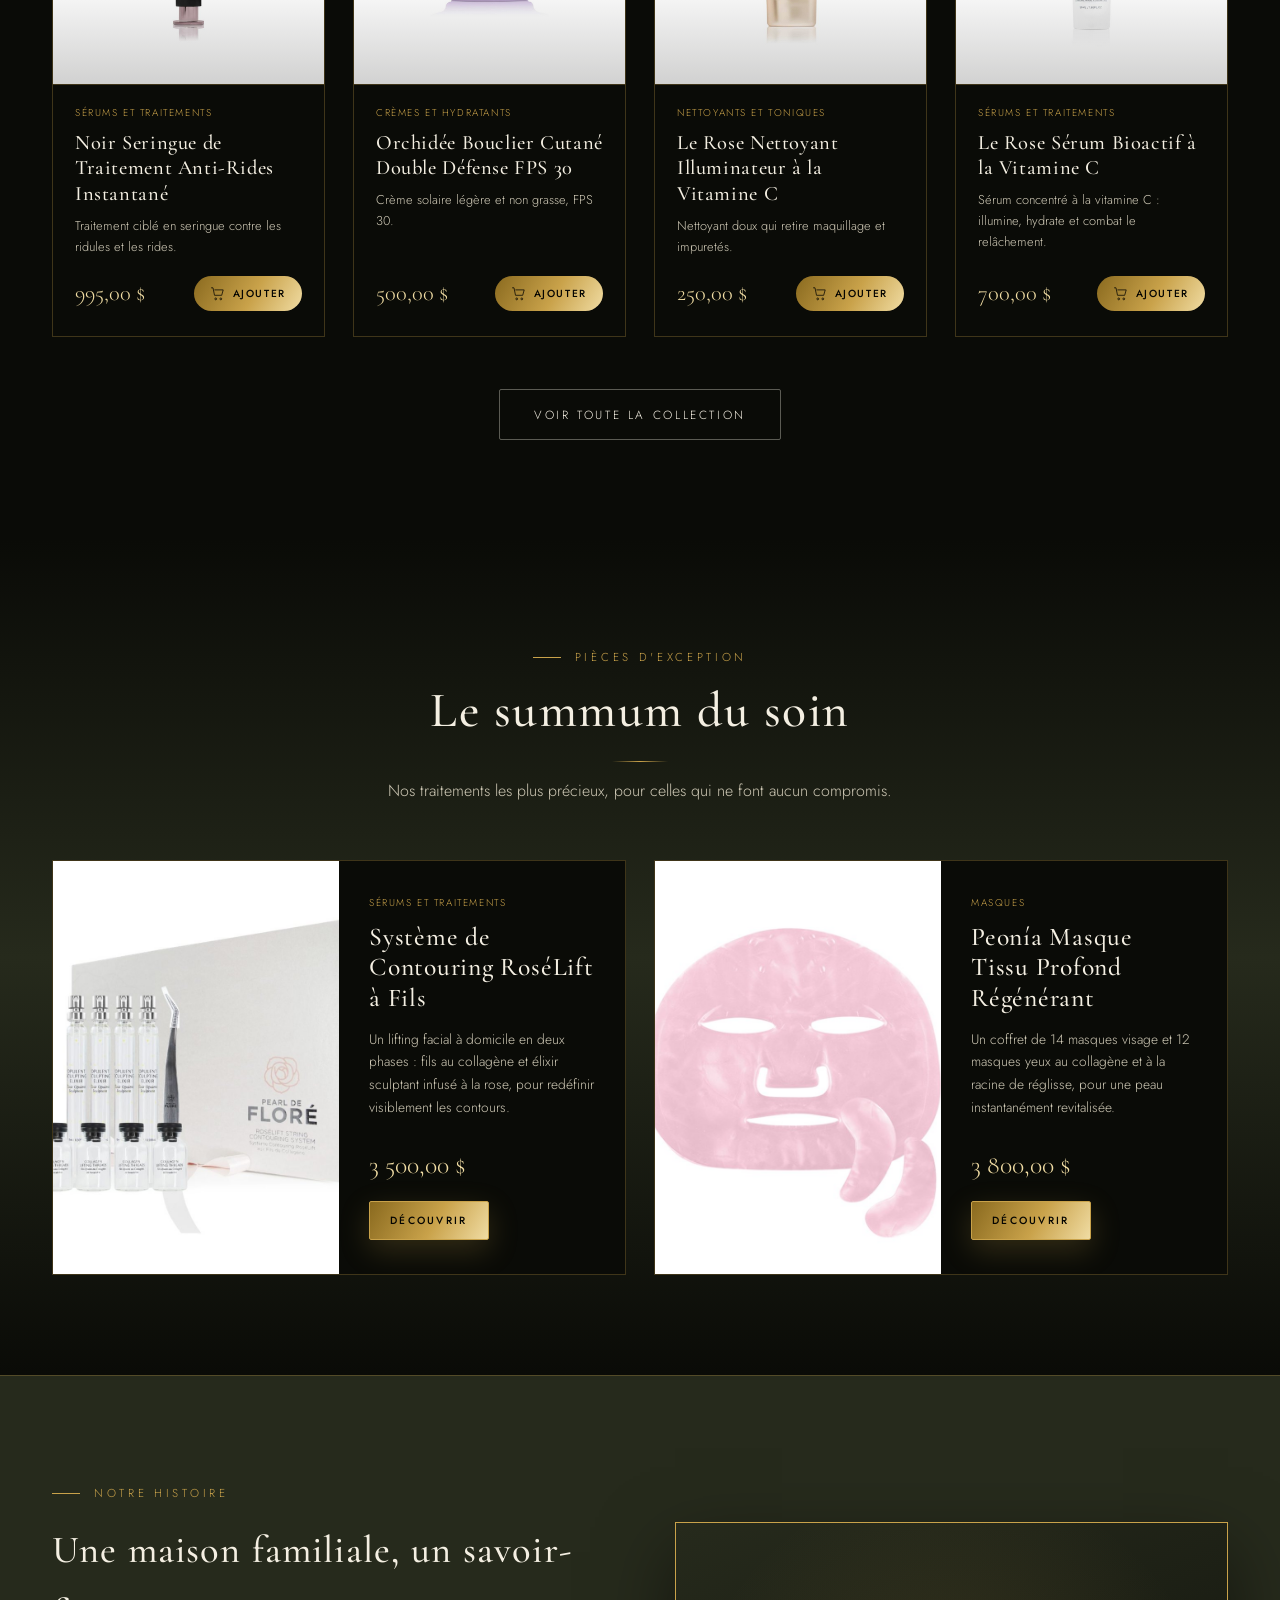
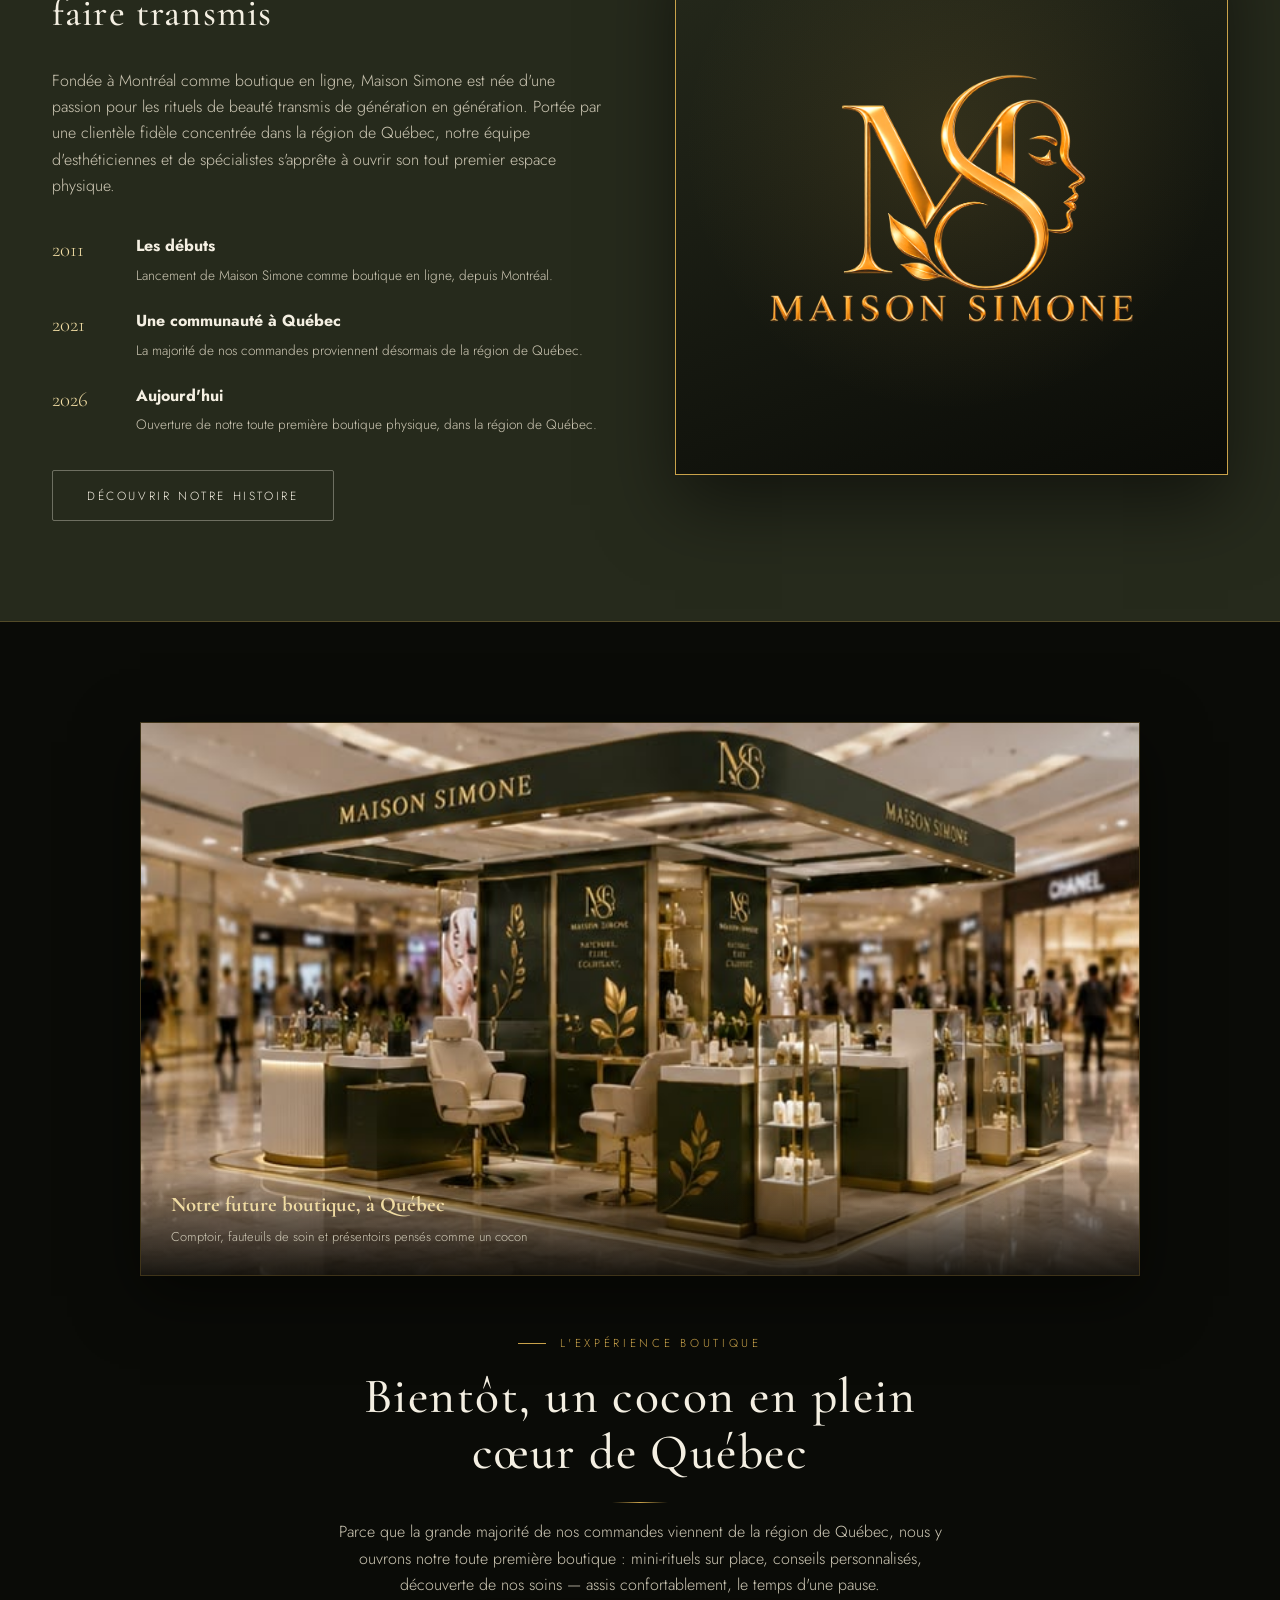
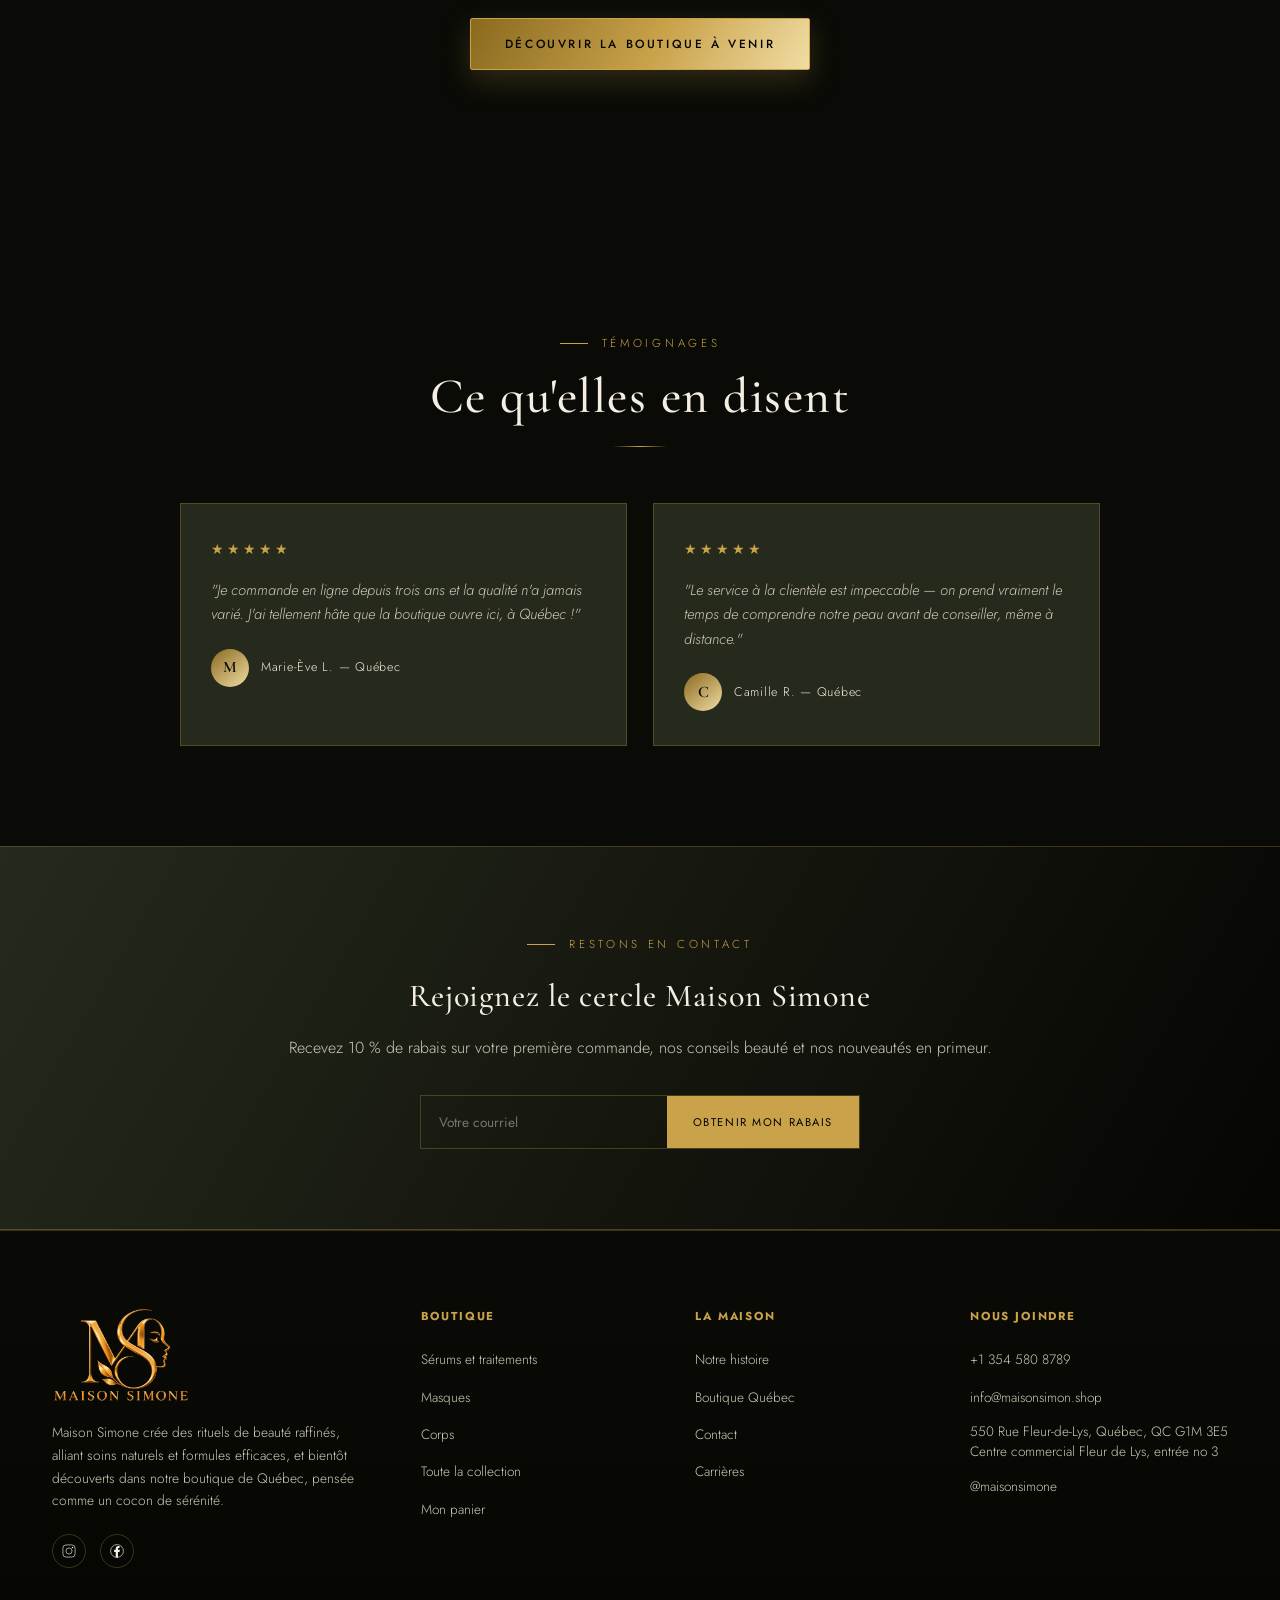
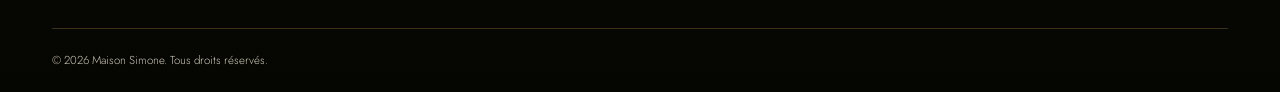
==== commit 176457c0: "Hero : remplace la pièce à 3 500 $ par l'offre de bienvenue -10 % et trois favoris - Carte d'offre a" ====
--- a/index.html
+++ b/index.html
@@ -52,7 +52,7 @@
       <p class="lead">Les plus précieuses formules de soins internationales — sérums, masques, crèmes et rituels d'exception — livrées partout au Canada, et bientôt à découvrir dans notre boutique du centre commercial Fleur de Lys, à Québec.</p>
       <div class="hero-cta">
         <a href="produits.html" class="btn solid"><span>Découvrir la collection</span></a>
-        <a href="#" class="btn ghost" data-open-promo><span>−10&nbsp;% à l'inscription</span></a>
+        <a href="boutiques.html" class="btn ghost"><span>Notre boutique à Québec</span></a>
       </div>
       <div class="hero-stats">
         <div><b>100&nbsp;$</b><span>Livraison gratuite dès</span></div>
@@ -60,14 +60,22 @@
         <div><b>Québec</b><span>Boutique Fleur de Lys</span></div>
       </div>
     </div>
-    <a href="produit.html?id=roselift-contouring" class="hero-spot" aria-label="Voir le Système de Contouring RoséLift">
-      <div class="spot-frame"><img src="assets/img/products/roselift-string-contouring-system-1.jpg" alt="Système de Contouring RoséLift à Fils"></div>
-      <div class="spot-caption">
-        <span class="eyebrow">Pièce d'exception</span>
-        <b>Système de Contouring RoséLift</b>
-        <span class="spot-price">3&nbsp;500,00&nbsp;$</span>
-      </div>
-    </a>
+    <aside class="hero-offer" aria-label="Offre de bienvenue">
+      <span class="eyebrow">Offre de bienvenue</span>
+      <div class="offer-big gold-text">−10&nbsp;%</div>
+      <p class="offer-sub">sur votre première commande</p>
+      <form class="offer-form" data-newsletter novalidate>
+        <input type="email" placeholder="Votre courriel" aria-label="Votre courriel" required>
+        <button type="submit" class="btn solid"><span>Obtenir mon code</span></button>
+      </form>
+      <p class="offer-fine">Code instantané · Livraison gratuite dès 100&nbsp;$</p>
+      <div class="offer-favs">
+        <span class="offer-label">Nos favoris, dès 50&nbsp;$</span>
+        <a href="produit.html?id=botanique-creme-mains-corps"><img src="assets/img/products/botanical-indulgent-hand-body-cream-1.jpg" alt="Crème Gourmande Mains et Corps Botanique" loading="lazy"><b>Crème mains et corps</b><i>50&nbsp;$</i></a>
+        <a href="produit.html?id=botanique-beurre-corps"><img src="assets/img/products/botanical-moisturizing-body-butter-1.jpg" alt="Beurre Hydratant pour le Corps Botanique" loading="lazy"><b>Beurre pour le corps</b><i>70&nbsp;$</i></a>
+        <a href="produit.html?id=le-rose-nettoyant-vitamine-c"><img src="assets/img/products/le-rose-illuminating-vitamin-c-cleanser-1.jpg" alt="Le Rose Nettoyant Illuminateur à la Vitamine C" loading="lazy"><b>Nettoyant Vitamine C</b><i>250&nbsp;$</i></a>
+      </div>
+    </aside>
   </div>
 </section>
 
--- a/css/luxe.css
+++ b/css/luxe.css
@@ -146,3 +146,29 @@
 [data-product-detail] .split{align-items:start}
 @media(min-width:901px){[data-product-detail] .split > div:first-child{position:sticky;top:130px}}
 .product-card .pc-media{aspect-ratio:1/1}
+
+/* ===== Hero : offre de bienvenue ===== */
+.hero-offer{justify-self:center;width:min(430px,100%);padding:42px 38px 34px;text-align:center;
+  background:linear-gradient(160deg,rgba(18,19,12,.9),rgba(5,5,2,.88));border:1px solid var(--gold);
+  box-shadow:0 40px 90px rgba(0,0,0,.6),0 0 0 8px rgba(201,162,74,.07);backdrop-filter:blur(12px);
+  animation:rise 1.1s .35s var(--ease) both;position:relative}
+.hero-offer::before,.hero-offer::after{content:"";position:absolute;width:26px;height:26px;border:1px solid var(--gold-light)}
+.hero-offer::before{top:-9px;left:-9px;border-right:0;border-bottom:0}
+.hero-offer::after{bottom:-9px;right:-9px;border-left:0;border-top:0}
+.hero-offer .eyebrow{justify-content:center}
+.hero-offer .eyebrow::before{display:none}
+.offer-big{font-family:'Cormorant Garamond',serif;font-weight:500;font-size:clamp(4.2rem,8vw,5.8rem);line-height:1;margin-top:14px}
+.offer-sub{font-family:'Cormorant Garamond',serif;font-size:1.35rem;color:var(--cream);margin-top:4px}
+.offer-form{display:flex;flex-direction:column;gap:12px;margin-top:26px}
+.offer-form input{background:rgba(244,239,226,.05);border:1px solid var(--line);color:var(--cream);padding:15px 16px;font-size:.95rem;text-align:center;outline:none}
+.offer-form input:focus{border-color:var(--gold)}
+.offer-form .btn{width:100%}
+.offer-fine{font-size:.72rem;color:var(--cream-dim);margin-top:12px;letter-spacing:.04em}
+.offer-favs{display:grid;grid-template-columns:repeat(3,1fr);gap:12px;margin-top:28px;padding-top:24px;border-top:1px solid var(--line);position:relative}
+.offer-label{position:absolute;top:-9px;left:50%;transform:translateX(-50%);background:#0b0c08;padding:0 12px;font-size:.62rem;letter-spacing:.2em;text-transform:uppercase;color:var(--gold);white-space:nowrap}
+.offer-favs a{display:flex;flex-direction:column;align-items:center;gap:4px;transition:transform .4s var(--ease)}
+.offer-favs a:hover{transform:translateY(-4px)}
+.offer-favs img{width:74px;height:74px;border-radius:50%;object-fit:cover;border:1px solid var(--gold);background:#fff;margin-bottom:6px}
+.offer-favs b{font-weight:400;font-size:.7rem;line-height:1.25;color:var(--cream)}
+.offer-favs i{font-style:normal;font-family:'Cormorant Garamond',serif;color:var(--gold-light);font-size:1rem}
+@media(max-width:900px){.hero-offer{width:min(420px,100%);margin:0 auto 20px}}
